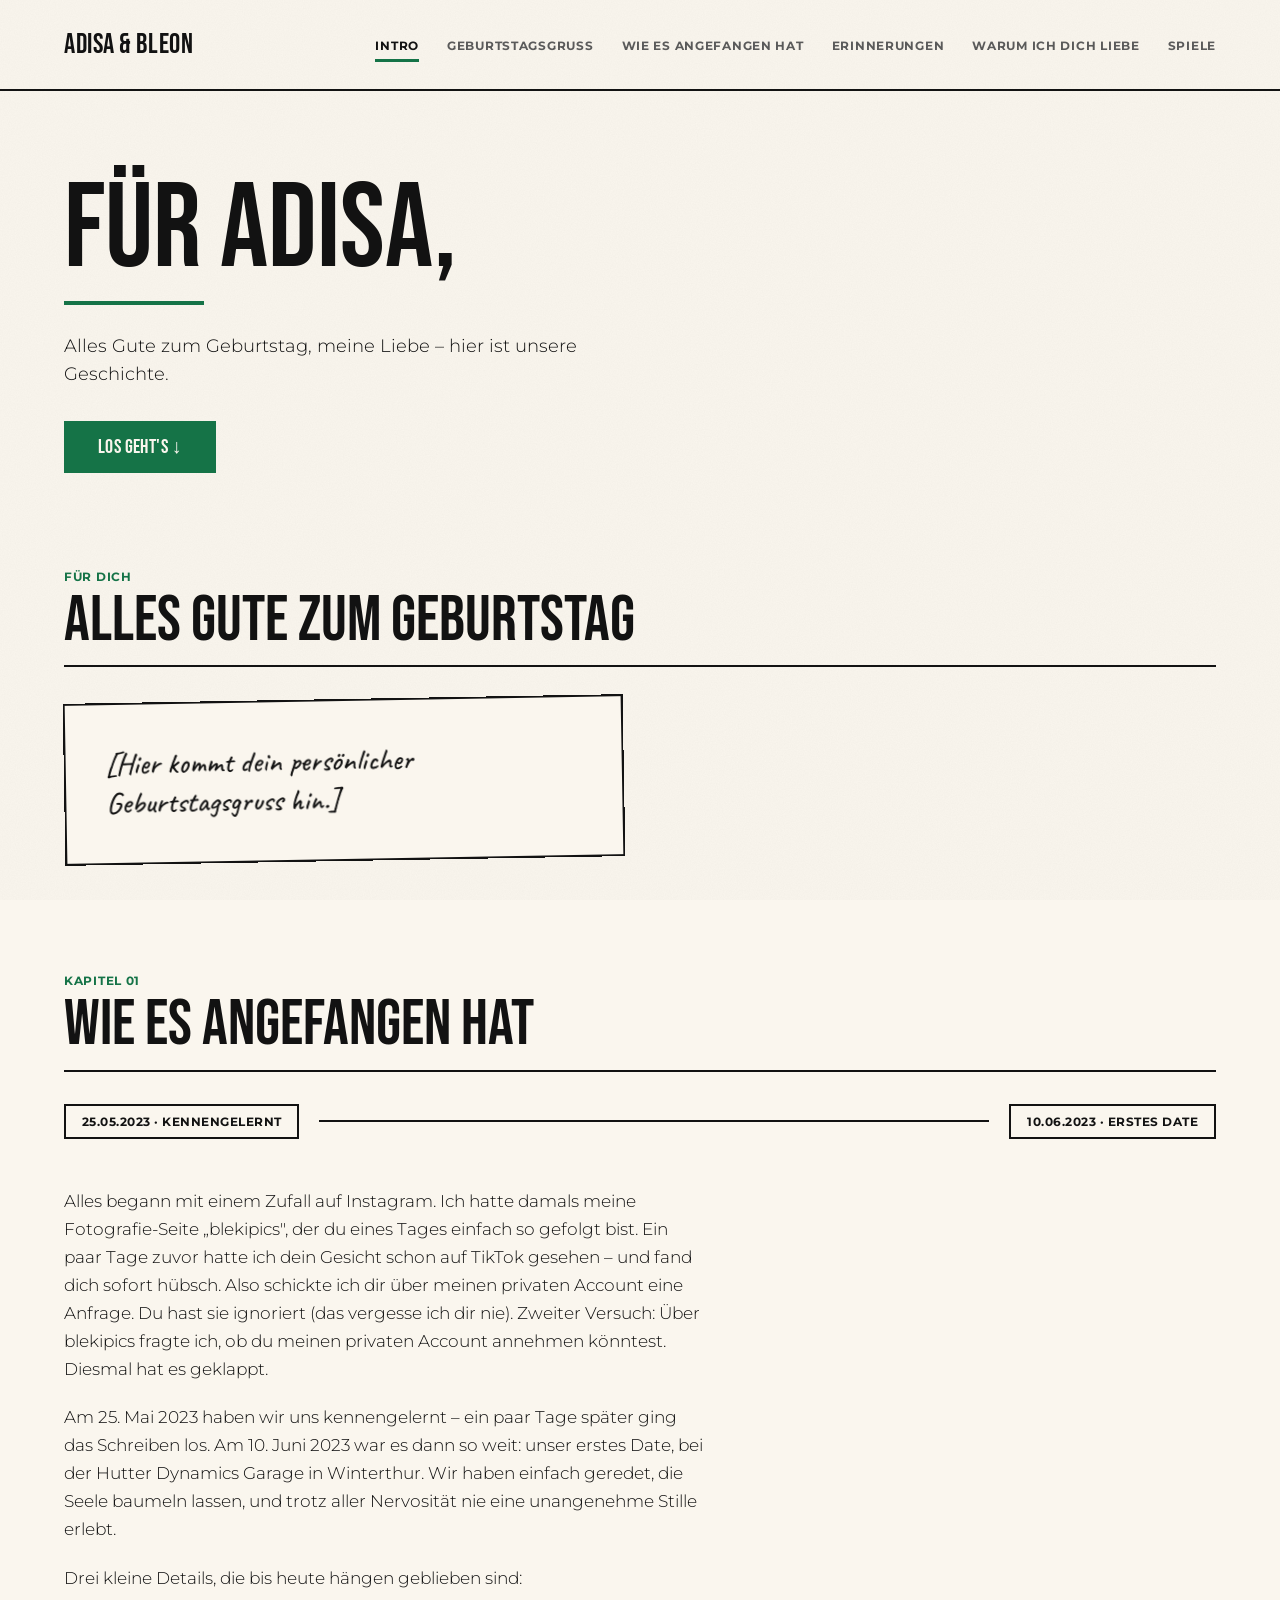
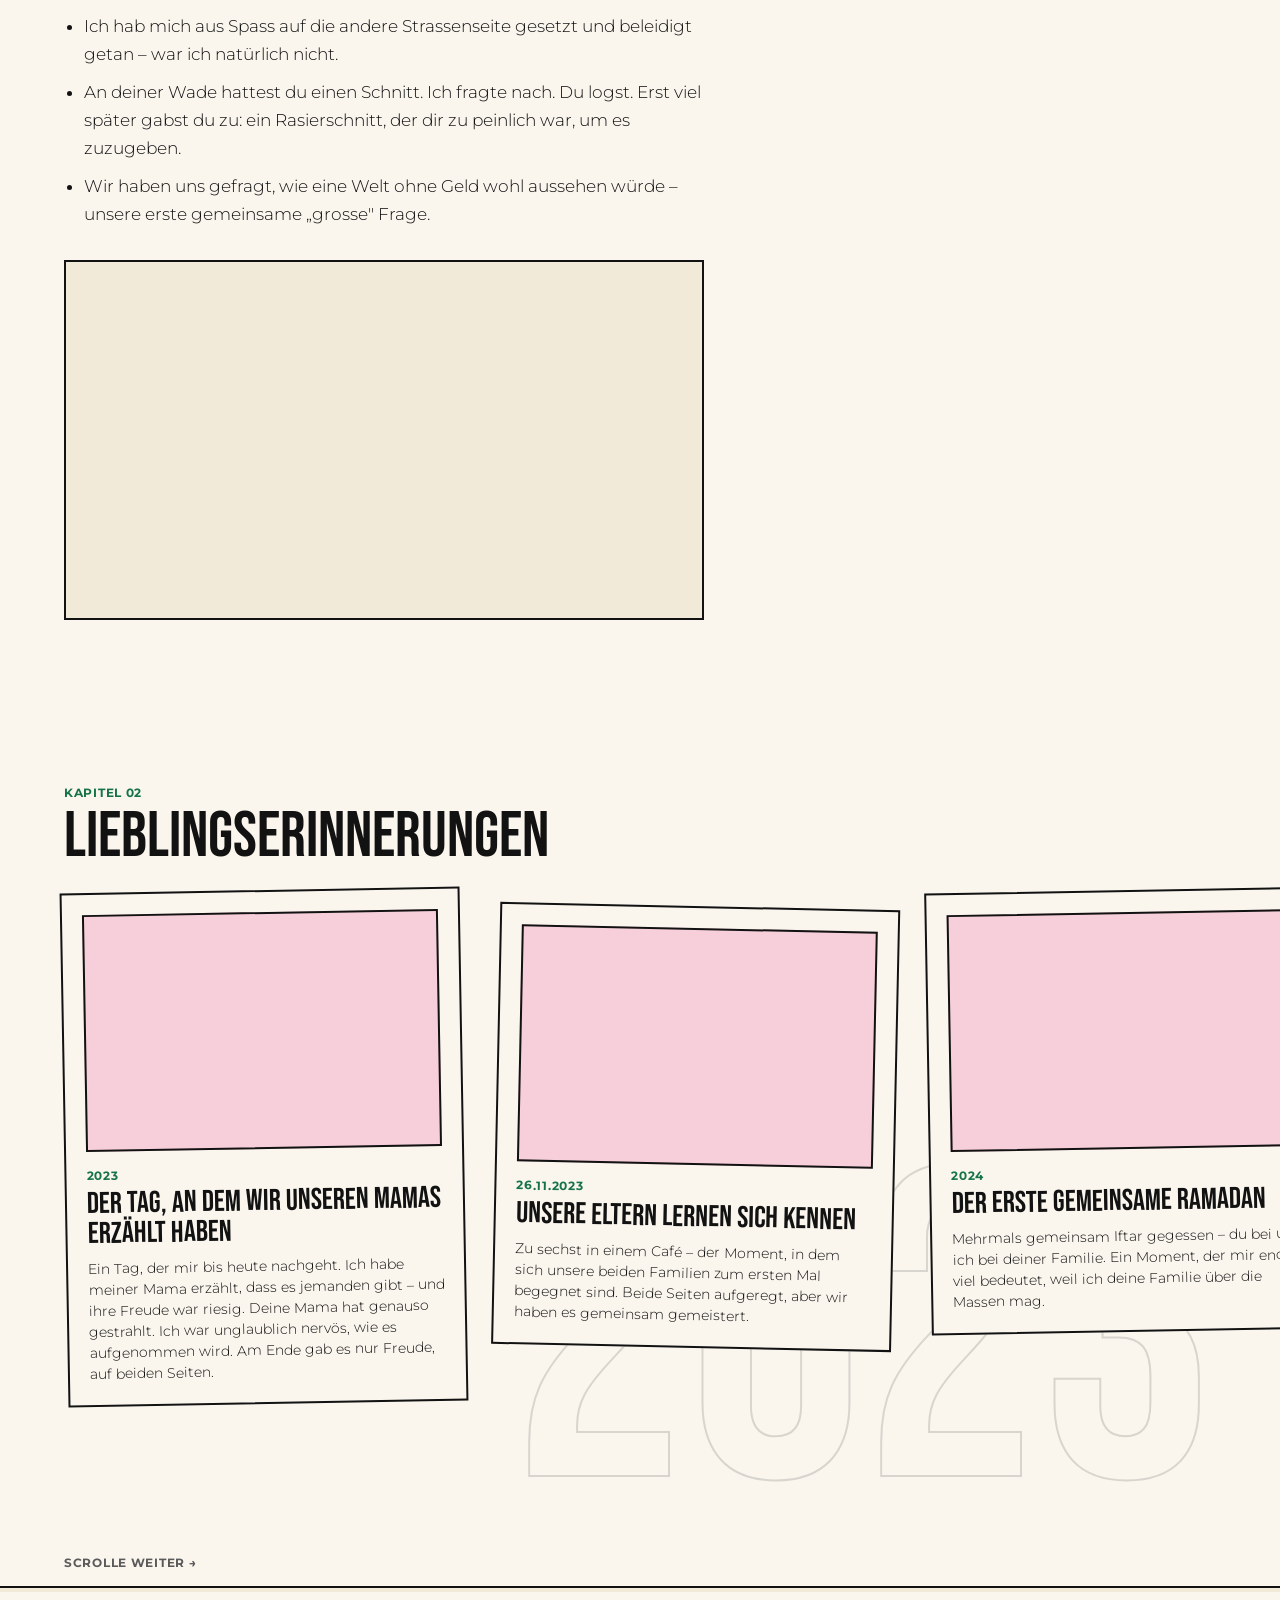
==== Birthday/index.html @ 5faed2e1 ".js gemacht und anpassungen an html und css" ====
<!DOCTYPE html>
<html lang="de">
<head>
<meta charset="UTF-8">
<meta name="viewport" content="width=device-width, initial-scale=1.0">
<link rel="preconnect" href="https://fonts.googleapis.com">
<link rel="preconnect" href="https://fonts.gstatic.com" crossorigin>
<link href="https://fonts.googleapis.com/css2?family=Bebas+Neue&family=Caveat:wght@500;700&family=Montserrat:wght@300;400;500;700&display=swap" rel="stylesheet">
<link rel="stylesheet" href="style.css">
<title>Für Adisa</title>
</head>
<body>

<div class="page">
  <div class="topbar">
        <div class="wordmark">Adisa &amp; Bleon</div>
        <ul class="navlinks">
      <li><a href="#" class="active">Intro</a></li>
      <li><a href="#geburtstagsgruss">Geburtstagsgruss</a></li>
      <li><a href="#anfang">Wie es angefangen hat</a></li>
      <li><a href="#erinnerungen">Erinnerungen</a></li>
      <li><a href="#warum">Warum ich dich liebe</a></li>
      <li><a href="#spiele">Spiele</a></li>
    </ul>
  </div>
  
    <div class="hero">
    <h1 class="hero-title">Für Adisa,</h1>
    <div class="hero-rule"></div>
    <p class="hero-subtitle">Alles Gute zum Geburtstag, meine Liebe – hier ist unsere Geschichte.</p>
    <a href="#geburtstagsgruss" class="hero-cta">Los geht's ↓</a>
  </div>

  <section class="chapter" id="geburtstagsgruss">
    <p class="chapter-eyebrow">Für dich</p>
    <h2 class="chapter-title">Alles Gute zum Geburtstag</h2>
    <div class="chapter-rule"></div>
    <div class="note-card">
      <p class="note-text">[Hier kommt dein persönlicher Geburtstagsgruss hin.]</p>
    </div>
  </section>

  
  <section class="chapter" id="anfang">
    <p class="chapter-eyebrow">Kapitel 01</p>
    <h2 class="chapter-title">Wie es angefangen hat</h2>
    <div class="chapter-rule"></div>

    <div class="timeline">
      <span class="timeline-tag">25.05.2023 · Kennengelernt</span>
      <span class="timeline-line"></span>
      <span class="timeline-tag">10.06.2023 · Erstes Date</span>
    </div>

    <div class="story">
      <p>Alles begann mit einem Zufall auf Instagram. Ich hatte damals meine Fotografie-Seite „blekipics", der du eines Tages einfach so gefolgt bist. Ein paar Tage zuvor hatte ich dein Gesicht schon auf TikTok gesehen – und fand dich sofort hübsch. Also schickte ich dir über meinen privaten Account eine Anfrage. Du hast sie ignoriert (das vergesse ich dir nie). Zweiter Versuch: Über blekipics fragte ich, ob du meinen privaten Account annehmen könntest. Diesmal hat es geklappt.</p>

      <p>Am 25. Mai 2023 haben wir uns kennengelernt – ein paar Tage später ging das Schreiben los. Am 10. Juni 2023 war es dann so weit: unser erstes Date, bei der Hutter Dynamics Garage in Winterthur. Wir haben einfach geredet, die Seele baumeln lassen, und trotz aller Nervosität nie eine unangenehme Stille erlebt.</p>

      <p>Drei kleine Details, die bis heute hängen geblieben sind:</p>
      <ul>
        <li>Ich hab mich aus Spass auf die andere Strassenseite gesetzt und beleidigt getan – war ich natürlich nicht.</li>
        <li>An deiner Wade hattest du einen Schnitt. Ich fragte nach. Du logst. Erst viel später gabst du zu: ein Rasierschnitt, der dir zu peinlich war, um es zuzugeben.</li>
        <li>Wir haben uns gefragt, wie eine Welt ohne Geld wohl aussehen würde – unsere erste gemeinsame „grosse" Frage.</li>
      </ul>
    </div>

    <div class="photo-frame"></div>
  </section>

  
  <section class="journey" id="erinnerungen">
    <div class="journey-sticky">
      <div class="journey-year" id="journeyYear" aria-hidden="true">2023</div>

      <div class="journey-head">
        <p class="chapter-eyebrow">Kapitel 02</p>
        <h2 class="chapter-title">Lieblingserinnerungen</h2>
      </div>

      <div class="journey-track" id="journeyTrack">

        <article class="memory" data-year="2023">
          <div class="memory-photo"></div>
          <p class="memory-date">2023</p>
          <h3 class="memory-title">Der Tag, an dem wir unseren Mamas erzählt haben</h3>
          <p class="memory-text">Ein Tag, der mir bis heute nachgeht. Ich habe meiner Mama erzählt, dass es jemanden gibt – und ihre Freude war riesig. Deine Mama hat genauso gestrahlt. Ich war unglaublich nervös, wie es aufgenommen wird. Am Ende gab es nur Freude, auf beiden Seiten.</p>
        </article>

        <article class="memory" data-year="2023">
          <div class="memory-photo"></div>
          <p class="memory-date">26.11.2023</p>
          <h3 class="memory-title">Unsere Eltern lernen sich kennen</h3>
          <p class="memory-text">Zu sechst in einem Café – der Moment, in dem sich unsere beiden Familien zum ersten Mal begegnet sind. Beide Seiten aufgeregt, aber wir haben es gemeinsam gemeistert.</p>
        </article>

        <article class="memory" data-year="2024">
          <div class="memory-photo"></div>
          <p class="memory-date">2024</p>
          <h3 class="memory-title">Der erste gemeinsame Ramadan</h3>
          <p class="memory-text">Mehrmals gemeinsam Iftar gegessen – du bei uns, ich bei deiner Familie. Ein Moment, der mir enorm viel bedeutet, weil ich deine Familie über die Massen mag.</p>
        </article>

        <article class="memory" data-year="2024">
          <div class="memory-photo"></div>
          <p class="memory-date">März 2024</p>
          <h3 class="memory-title">Der Jobwechsel, der ohne dich nie passiert wäre</h3>
          <p class="memory-text">Nach meinem Quereinsteiger-Kurs als ICT-Supporter hatte ich ein Vorstellungsgespräch – wollte aber eigentlich gar nicht hin, überzeugt, dass sie mich sowieso nicht nehmen würden. Du hast mir reingeredet und mich überzeugt, hinzugehen. Aus dem Gespräch wurde ein Probearbeiten, aus dem Probearbeiten eine Festanstellung. Ohne dich wäre ich nie hingegangen.</p>
        </article>

        <article class="memory" data-year="2024">
          <div class="memory-photo"></div>
          <p class="memory-date">25.06.2024</p>
          <h3 class="memory-title">Unser erstes Jahr</h3>
          <p class="memory-text">Genau ein Jahr zusammen. Ich habe mich gefreut wie ein kleines Kind. Wir haben uns gegenseitig beschenkt, sind zusammen essen gegangen – die Geschenke waren nebensächlich, ich war einfach froh, dass du an meiner Seite warst.</p>
        </article>

        <article class="memory" data-year="2024">
          <div class="memory-photo"></div>
          <p class="memory-date">2024</p>
          <h3 class="memory-title">Deine bestandene Lehrabschlussprüfung</h3>
          <p class="memory-text">Du sagst, du hättest deine Lehre ohne mich abgebrochen. Ich glaube das nicht – dafür bist du einfach zu gut, um aufzugeben.</p>
        </article>

        <article class="memory" data-year="2024">
          <div class="memory-photo"></div>
          <p class="memory-date">Juli 2024</p>
          <h3 class="memory-title">Endlich Mann und Frau</h3>
          <p class="memory-text">Gemeinsam in Mazedonien, wo dann alle von uns erfahren haben. Ich habe deine Familie kennengelernt, du meine – offiziell Mann und Frau.</p>
        </article>

        <article class="memory" data-year="2024">
          <div class="memory-photo"></div>
          <p class="memory-date">25.07.2024</p>
          <h3 class="memory-title">Die Hochzeit deines Cousins</h3>
          <p class="memory-text">Unsere erste gemeinsame Feier bei deiner Familie. Ich war aufgeregt, zum ersten Mal als Gast bei einer grossen Feier dabei zu sein. Wir haben das gemeinsam gemeistert – und zusammen geglänzt wie noch nie.</p>
        </article>

        <article class="memory memory--wine" data-year="2024">
          <div class="memory-photo"></div>
          <p class="memory-date">30.07.2024</p>
          <h3 class="memory-title">Unser Nikkah</h3>
          <p class="memory-text">Etwas spät, aber ein Schritt, den ich enorm liebe. In der Moschee in Mazedonien sind unsere Liebsten zusammengekommen – islamisch offiziell verheiratet.</p>
        </article>

        <article class="memory" data-year="2025">
          <div class="memory-photo"></div>
          <p class="memory-date">2025</p>
          <h3 class="memory-title">Drei Tage Mailand</h3>
          <p class="memory-text">Bei deiner strengen Mama fast unmöglich, einen Trip abzumachen – aber es hat geklappt. Drei Tage Mailand: Thermalbad, die beste Pasta überhaupt, gemeinsame Streetphotography durch die Stadt.</p>
        </article>

        <article class="memory memory--wine" data-year="2026">
          <div class="memory-photo"></div>
          <p class="memory-date">25.07.2026</p>
          <h3 class="memory-title">Die Verlobung</h3>
          <p class="memory-text">Eigentlich wollten wir beide das gar nicht – unsere Eltern schon. Also haben wir es ihnen zuliebe gemacht. Zitternde Knie, jede Menge Aufregung – und am Ende einfach nur wunderschön. Bis heute mein absoluter Lieblingsmoment.</p>
        </article>

        <article class="memory" data-year="Heute">
          <div class="memory-photo"></div>
          <p class="memory-date">Immer wieder</p>
          <h3 class="memory-title">Und dann die vielen kleinen Momente</h3>
          <p class="memory-text">Jeder Moment, in dem wir uns gegenseitig kaputtlachen – bei uns keine Seltenheit.</p>
        </article>

      </div>

      <p class="journey-hint" id="journeyHint">Scrolle weiter →</p>
      <div class="journey-progress"><div class="journey-progress-bar" id="journeyBar"></div></div>
    </div>
  </section>
  
</div>

<script src="script.js"></script>
</body>
</html>
---- Birthday/style.css ----
:root {
  --surface-100: #FAF6EE;
  --surface-200: #F2EAD9;
  --ink: #121212;
  --ink-muted: #5A5A5A;
  --brand: #157347;
  --brand-tint: #BFE3CF;
  --accent-rose: #E0527A;
  --accent-rose-tint: #F6CFDA;
  --accent-wine: #5C1A2B;
  --line: #121212;
  --font-display: "Bebas Neue", Impact, "Arial Narrow", sans-serif;
  --font-sans: "Montserrat", "Helvetica Neue", Arial, sans-serif;
  --font-hand: "Caveat", "Comic Sans MS", cursive;
  --gutter: clamp(20px, 5vw, 64px);
}

* { box-sizing: border-box; }

html { scroll-behavior: smooth; }

body {
  margin: 0;
  font-family: var(--font-sans);
  font-weight: 300;
  color: var(--ink);
  background: var(--surface-100);
}

/* Papierstruktur: feines Korn über dem ganzen Hintergrund */
body::before {
  content: "";
  position: fixed;
  inset: 0;
  z-index: 0;
  pointer-events: none;
  mix-blend-mode: multiply;
  opacity: 0.5;
  background-image: url("data:image/svg+xml;utf8,<svg xmlns='http://www.w3.org/2000/svg'><filter id='n'><feTurbulence type='fractalNoise' baseFrequency='0.85' numOctaves='2' stitchTiles='stitch'/><feColorMatrix type='matrix' values='0 0 0 0 0  0 0 0 0 0  0 0 0 0 0  0 0 0 0.05 0'/></filter><rect width='100%25' height='100%25' filter='url(%23n)'/></svg>");
}

a { text-decoration: none; }

.page {
  position: relative;
  z-index: 1;
  width: 100%;
  max-width: 1440px;
  margin: 0 auto;
}

/* Kopfzeile */
.topbar {
  display: flex;
  align-items: center;
  justify-content: space-between;
  flex-wrap: wrap;
  gap: 16px;
  padding: 28px var(--gutter);
  border-bottom: 2px solid var(--ink);
}

.wordmark {
  font-family: var(--font-display);
  font-size: 28px;
  letter-spacing: 0.02em;
  text-transform: uppercase;
}

.navlinks {
  display: flex;
  flex-wrap: wrap;
  gap: 12px 28px;
  list-style: none;
  margin: 0;
  padding: 0;
}

.navlinks a {
  font-size: 12px;
  font-weight: 700;
  letter-spacing: 0.06em;
  text-transform: uppercase;
  color: var(--ink-muted);
}

.navlinks a:hover { color: var(--ink); }

.navlinks a.active {
  color: var(--ink);
  border-bottom: 3px solid var(--brand);
  padding-bottom: 6px;
}

/* Hero */
.hero {
  padding: 88px var(--gutter) 56px;
}

.hero-title {
  font-family: var(--font-display);
  font-size: clamp(64px, 14vw, 120px);
  font-weight: 400;
  line-height: 0.85;
  margin: 0;
}

.hero-rule {
  width: 140px;
  height: 4px;
  background: var(--brand);
  margin: 20px 0 28px;
}

.hero-subtitle {
  font-size: 18px;
  line-height: 1.55;
  max-width: 520px;
  margin: 0 0 32px;
}

.hero-cta {
  display: inline-flex;
  align-items: center;
  gap: 10px;
  background: var(--brand);
  color: var(--surface-100);
  font-family: var(--font-display);
  font-size: 20px;
  letter-spacing: 0.02em;
  padding: 12px 32px;
  border: 2px solid var(--brand);
}

/* Kapitel */
.chapter {
  padding: 40px var(--gutter) 72px;
}

.chapter-eyebrow {
  font-size: 12px;
  font-weight: 700;
  letter-spacing: 0.06em;
  text-transform: uppercase;
  color: var(--brand);
  margin: 0 0 8px;
}

.chapter-title {
  font-family: var(--font-display);
  font-size: clamp(44px, 8vw, 64px);
  font-weight: 400;
  line-height: 0.9;
  margin: 0 0 16px;
}

.chapter-rule {
  width: 100%;
  height: 2px;
  background: var(--ink);
  margin: 0 0 32px;
}

/* Notiz-Karte für den Geburtstagsgruss */
.note-card {
  max-width: 560px;
  padding: clamp(24px, 5vw, 40px);
  background: var(--surface-100);
  border: 2px solid var(--ink);
  transform: rotate(-1deg);
}

.note-text {
  font-family: var(--font-hand);
  font-weight: 500;
  font-size: 30px;
  line-height: 1.3;
  margin: 0;
}


/* Zeitstrahl */
.timeline {
  display: flex;
  align-items: center;
  flex-wrap: wrap;
  gap: 16px 20px;
  margin-bottom: 48px;
}

.timeline-tag {
  border: 2px solid var(--ink);
  font-size: 12px;
  font-weight: 700;
  letter-spacing: 0.04em;
  text-transform: uppercase;
  padding: 8px 16px;
  white-space: nowrap;
}

.timeline-line {
  flex: 1;
  min-width: 40px;
  height: 2px;
  background: var(--ink);
}

/* Fliesstext der Geschichte */
.story {
  max-width: 640px;
  font-size: 17px;
  line-height: 1.65;
}

.story p { margin: 0 0 20px; }

.story ul {
  margin: 0 0 32px;
  padding-left: 20px;
}

.story li { margin-bottom: 10px; }

/* Bildplatzhalter, später durch ein echtes Foto ersetzen */
.photo-frame {
  width: 100%;
  max-width: 640px;
  aspect-ratio: 16 / 9;
  background: var(--surface-200);
  border: 2px solid var(--ink);
}

/* Zeitreise: Erinnerungen laufen beim Scrollen seitwärts durch */
.journey {
  position: relative;
  min-height: 100vh;
}

.journey-sticky {
  position: sticky;
  top: 0;
  height: 100vh;
  height: 100dvh;
  overflow: hidden;
  display: flex;
  flex-direction: column;
  justify-content: center;
  gap: 24px;
  padding: 24px 0 56px;
}

.journey-head {
  position: relative;
  z-index: 2;
  padding: 0 var(--gutter);
}

.journey-head .chapter-title {
  margin-bottom: 0;
  font-size: clamp(34px, 9.5vw, 64px);
}

/* Riesiges Jahr im Hintergrund, nur als Kontur */
.journey-year {
  position: absolute;
  right: var(--gutter);
  bottom: 8%;
  z-index: 0;
  font-family: var(--font-display);
  font-size: clamp(160px, 36vw, 440px);
  line-height: 0.8;
  color: transparent;
  -webkit-text-stroke: 2px var(--ink);
  opacity: 0.14;
  pointer-events: none;
  user-select: none;
}

@media (prefers-reduced-motion: no-preference) {
  .journey-year.pop { animation: yearPop 0.5s ease; }
}

@keyframes yearPop {
  from { opacity: 0; transform: translateY(24px); }
  to   { opacity: 0.14; transform: translateY(0); }
}

.journey-track {
  position: relative;
  z-index: 1;
  display: flex;
  align-items: flex-start;
  gap: 32px;
  width: max-content;
  padding: 0 var(--gutter);
  will-change: transform;
}

.memory {
  flex: 0 0 auto;
  width: min(78vw, 400px);
  padding: 20px;
  background: var(--surface-100);
  border: 2px solid var(--ink);
  transition: transform 0.3s ease;
}

.memory:nth-child(odd)  { transform: rotate(-1deg); }
.memory:nth-child(even) { transform: rotate(1.2deg) translateY(16px); }
.memory:hover           { transform: rotate(0deg) translateY(-6px); }

.memory-photo {
  width: 100%;
  aspect-ratio: 3 / 2;
  background: var(--accent-rose-tint);
  border: 2px solid var(--ink);
  margin-bottom: 16px;
}

.memory-date {
  font-size: 12px;
  font-weight: 700;
  letter-spacing: 0.06em;
  text-transform: uppercase;
  color: var(--brand);
  margin: 0 0 6px;
}

.memory-title {
  font-family: var(--font-display);
  font-size: 30px;
  font-weight: 400;
  line-height: 1;
  margin: 0 0 10px;
}

.memory-text {
  font-size: 14px;
  line-height: 1.5;
  margin: 0;
}

/* Grosse Meilensteine in Weinrot */
.memory--wine {
  background: var(--accent-wine);
  border-color: var(--accent-wine);
  color: var(--surface-100);
}

.memory--wine .memory-photo { border-color: var(--surface-100); }
.memory--wine .memory-date  { color: var(--accent-rose-tint); }

/* Hinweis und Fortschrittslinie */
.journey-hint {
  position: absolute;
  left: var(--gutter);
  bottom: 22px;
  z-index: 2;
  margin: 0;
  font-size: 12px;
  font-weight: 700;
  letter-spacing: 0.06em;
  text-transform: uppercase;
  color: var(--ink-muted);
  transition: opacity 0.3s ease;
}

.journey-hint.is-hidden { opacity: 0; }

.journey-progress {
  position: absolute;
  left: 0;
  right: 0;
  bottom: 0;
  z-index: 2;
  height: 6px;
  background: var(--surface-200);
  border-top: 2px solid var(--ink);
}

.journey-progress-bar {
  height: 100%;
  background: var(--brand);
  transform: scaleX(0);
  transform-origin: left;
}

/* Niedrige Bildschirme: Foto flacher, damit nichts abgeschnitten wird */
@media (max-height: 760px) {
  .memory-photo { aspect-ratio: 2 / 1; }
  .memory-text  { font-size: 13px; }
}
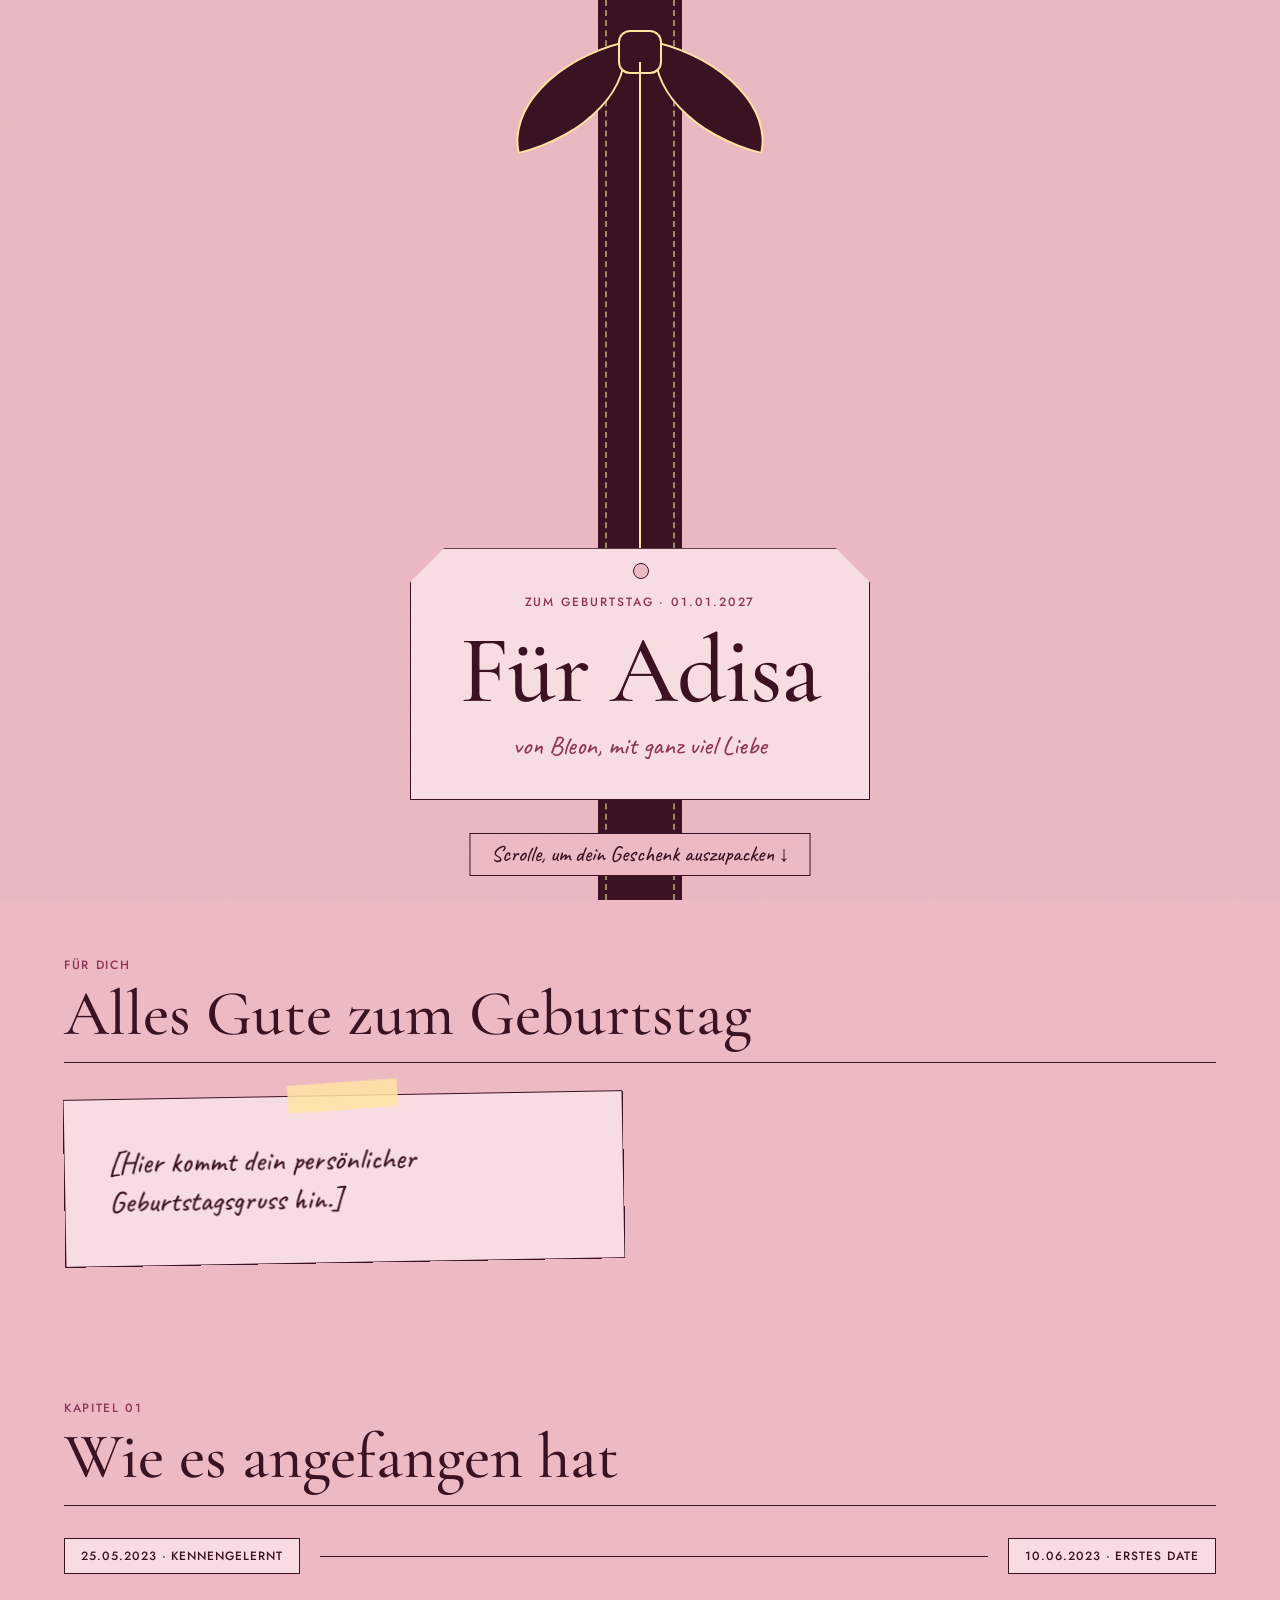
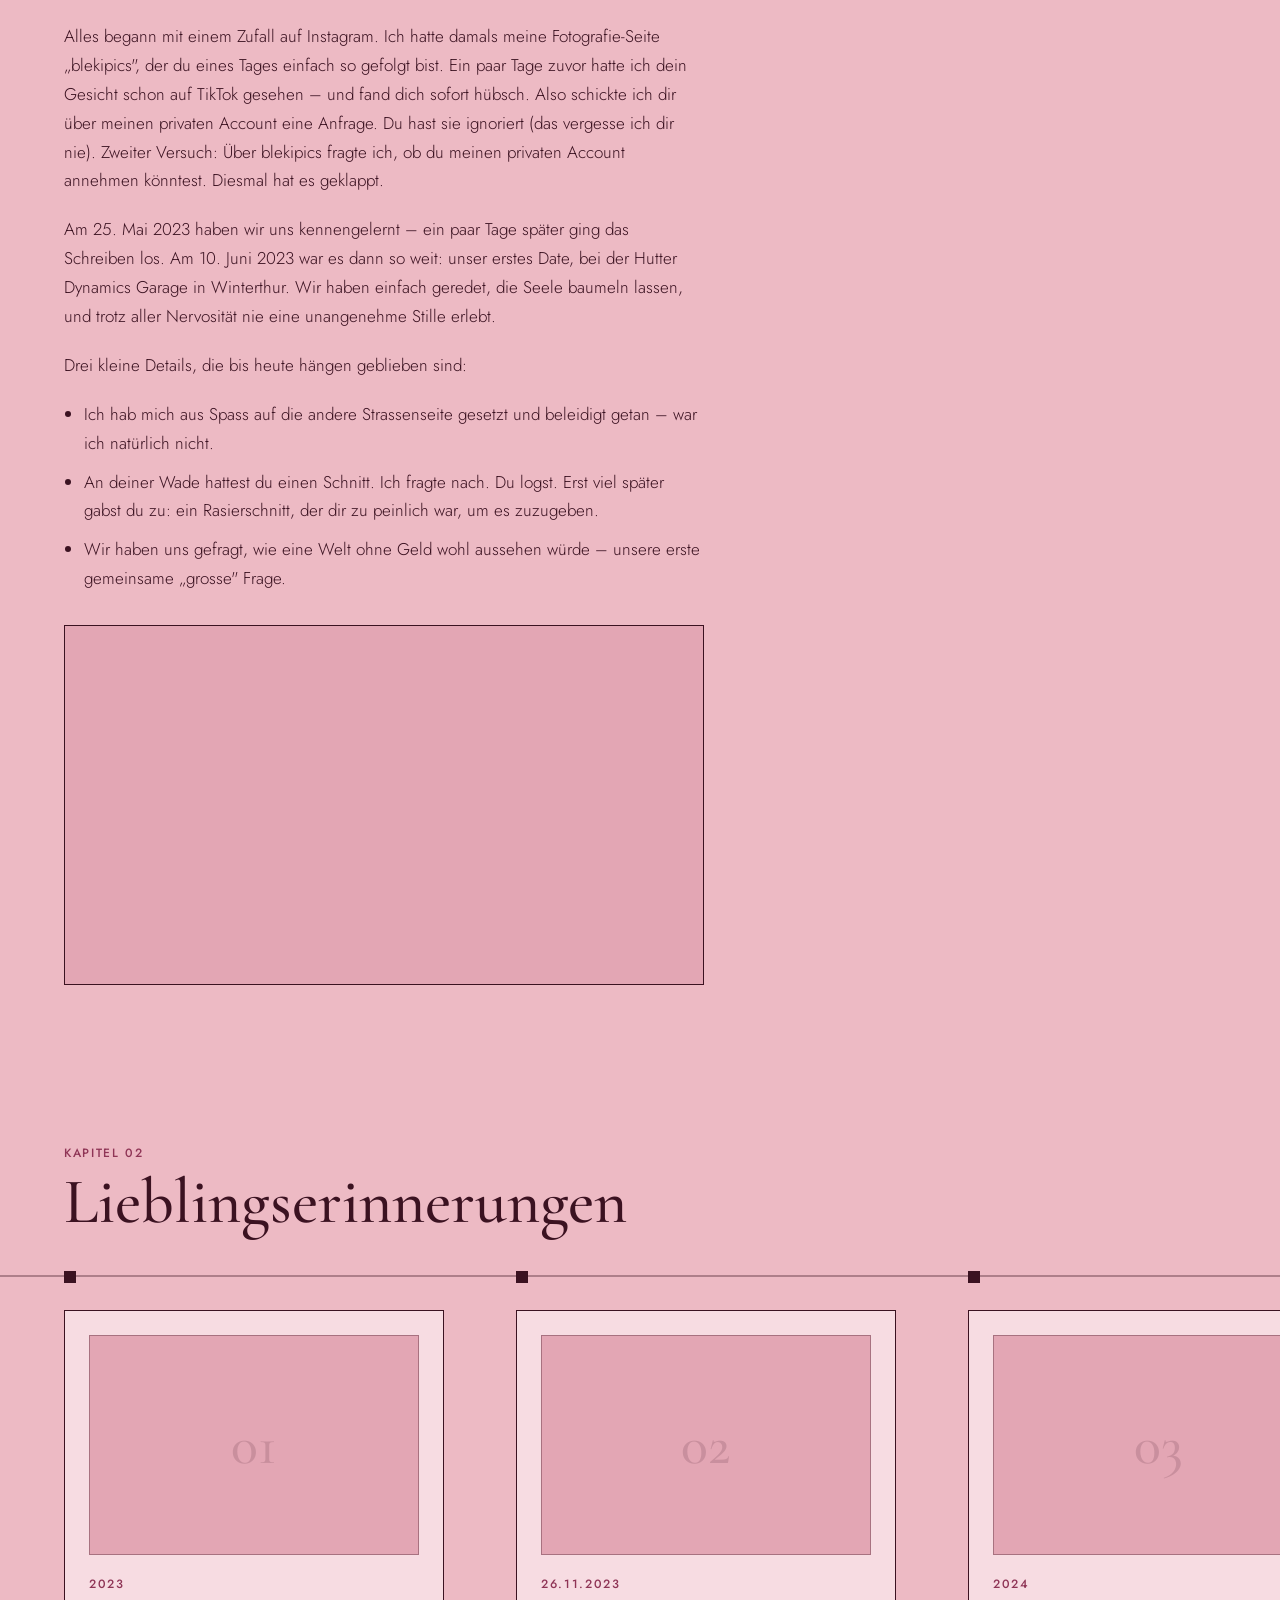
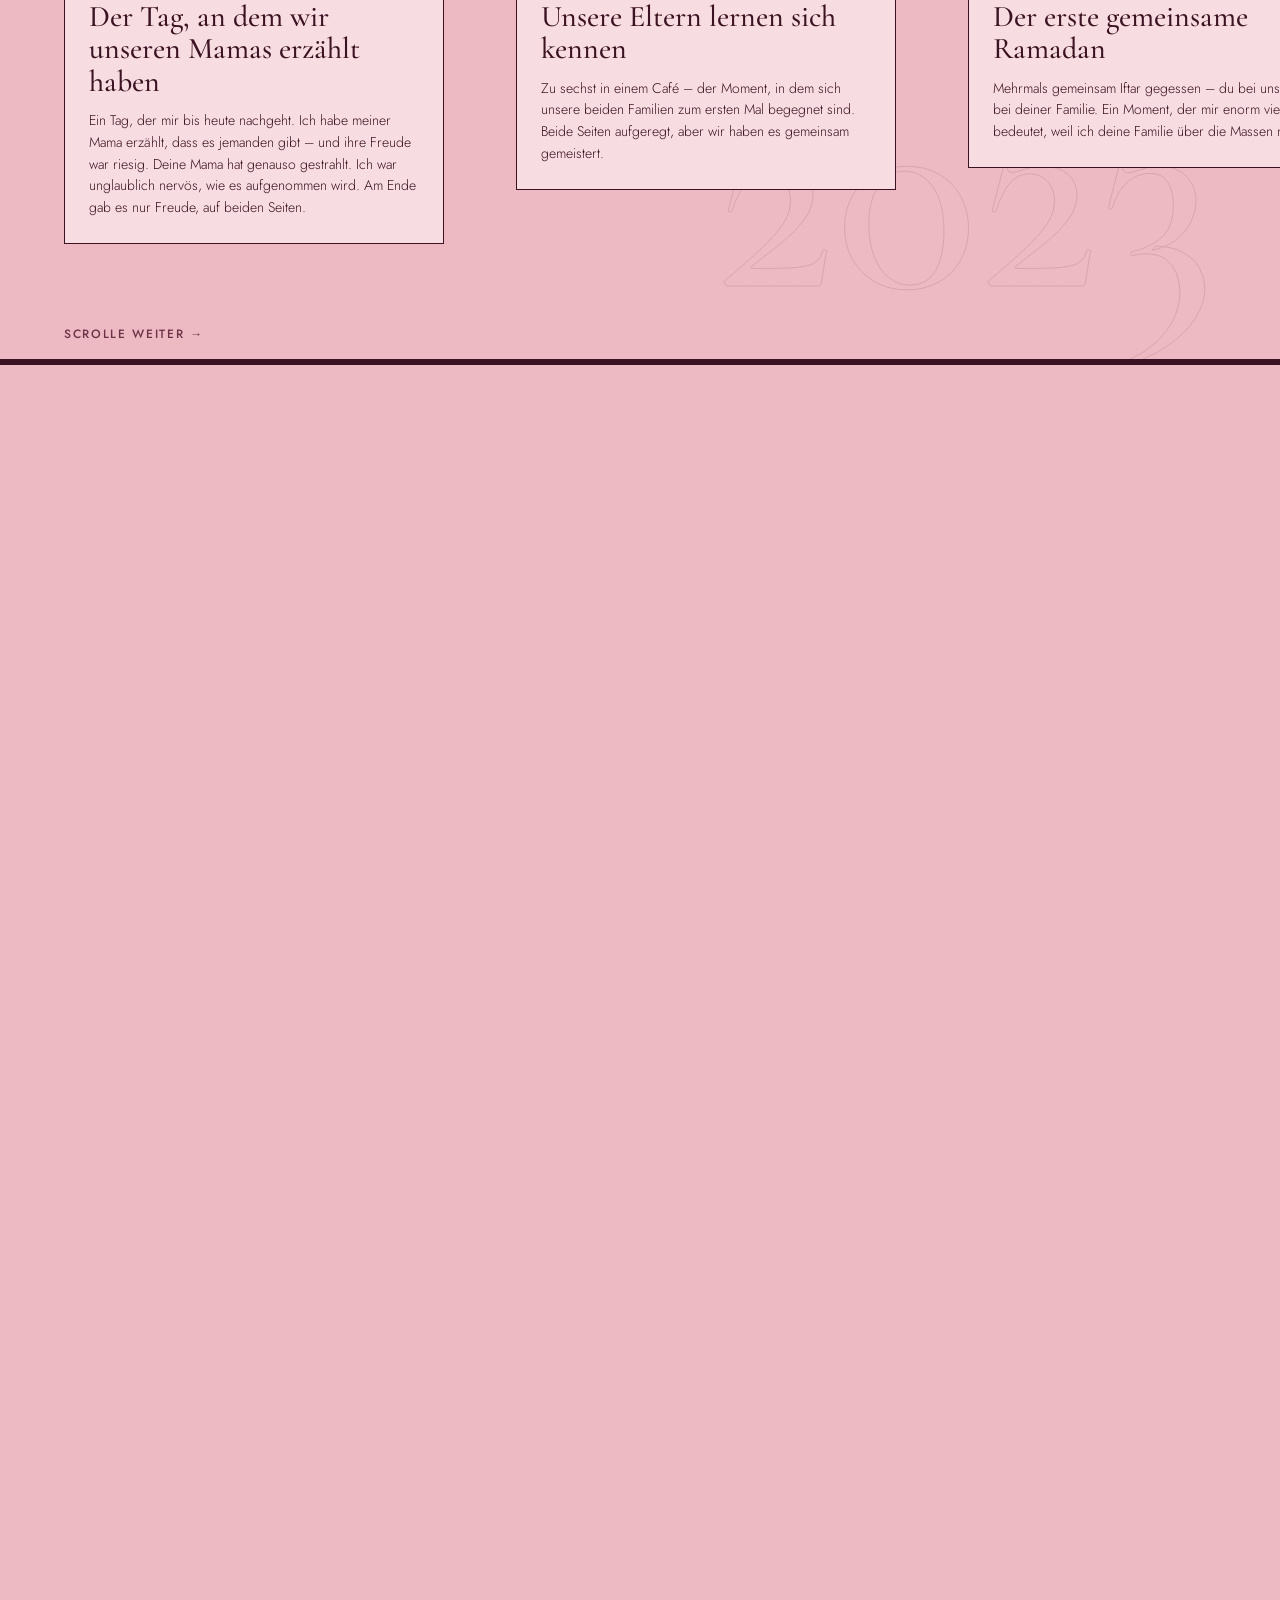
==== commit 867455d6: "anpassungen wegen der anzeige getätigt." ====
--- a/Birthday/index.html
+++ b/Birthday/index.html
@@ -3,33 +3,36 @@
 <head>
 <meta charset="UTF-8">
 <meta name="viewport" content="width=device-width, initial-scale=1.0">
+<meta name="robots" content="noindex, nofollow">
 <link rel="preconnect" href="https://fonts.googleapis.com">
 <link rel="preconnect" href="https://fonts.gstatic.com" crossorigin>
-<link href="https://fonts.googleapis.com/css2?family=Bebas+Neue&family=Caveat:wght@500;700&family=Montserrat:wght@300;400;500;700&display=swap" rel="stylesheet">
+<link href="https://fonts.googleapis.com/css2?family=Caveat:wght@500;700&family=Cormorant+Garamond:ital,wght@0,400;0,500;0,600;1,500&family=Jost:wght@300;400;500&display=swap" rel="stylesheet">
 <link rel="stylesheet" href="style.css">
 <title>Für Adisa</title>
 </head>
 <body>
 
 <div class="page">
-  <div class="topbar">
-        <div class="wordmark">Adisa &amp; Bleon</div>
-        <ul class="navlinks">
-      <li><a href="#" class="active">Intro</a></li>
-      <li><a href="#geburtstagsgruss">Geburtstagsgruss</a></li>
-      <li><a href="#anfang">Wie es angefangen hat</a></li>
-      <li><a href="#erinnerungen">Erinnerungen</a></li>
-      <li><a href="#warum">Warum ich dich liebe</a></li>
-      <li><a href="#spiele">Spiele</a></li>
-    </ul>
-  </div>
-  
-    <div class="hero">
-    <h1 class="hero-title">Für Adisa,</h1>
-    <div class="hero-rule"></div>
-    <p class="hero-subtitle">Alles Gute zum Geburtstag, meine Liebe – hier ist unsere Geschichte.</p>
-    <a href="#geburtstagsgruss" class="hero-cta">Los geht's ↓</a>
-  </div>
+
+  <header class="hero" id="top">
+    <div class="gift-ribbon" aria-hidden="true"></div>
+    <div class="gift-bow" aria-hidden="true">
+      <span class="bow-loop bow-left"></span>
+      <span class="bow-loop bow-right"></span>
+      <span class="bow-knot"></span>
+    </div>
+
+    <div class="gift-hang">
+      <span class="gift-string" aria-hidden="true"></span>
+      <div class="gift-tag">
+        <p class="tag-label">Zum Geburtstag · 01.01.2027</p>
+        <h1 class="hero-title">Für Adisa</h1>
+        <p class="tag-hand">von Bleon, mit ganz viel Liebe</p>
+      </div>
+    </div>
+
+    <a href="#geburtstagsgruss" class="hero-more">Scrolle, um dein Geschenk auszupacken&nbsp;↓</a>
+  </header>
 
   <section class="chapter" id="geburtstagsgruss">
     <p class="chapter-eyebrow">Für dich</p>
@@ -170,7 +173,7 @@
       <div class="journey-progress"><div class="journey-progress-bar" id="journeyBar"></div></div>
     </div>
   </section>
-  
+
 </div>
 
 <script src="script.js"></script>
--- a/Birthday/style.css
+++ b/Birthday/style.css
@@ -1,18 +1,18 @@
+/* ============ Design-Tokens: Dawn Rose, Dark Cherry, First Light ============ */
 :root {
-  --surface-100: #FAF6EE;
-  --surface-200: #F2EAD9;
-  --ink: #121212;
-  --ink-muted: #5A5A5A;
-  --brand: #157347;
-  --brand-tint: #BFE3CF;
-  --accent-rose: #E0527A;
-  --accent-rose-tint: #F6CFDA;
-  --accent-wine: #5C1A2B;
-  --line: #121212;
-  --font-display: "Bebas Neue", Impact, "Arial Narrow", sans-serif;
-  --font-sans: "Montserrat", "Helvetica Neue", Arial, sans-serif;
+  --dawn: #EDBAC4;        /* Hauptfarbe: Hintergrund */
+  --card: #F7DCE2;        /* helle Karten */
+  --photo: #E3A6B4;       /* Foto-Platzhalter */
+  --cherry: #3B1221;      /* zweite Farbe: Schrift, Linien, dunkle Flächen */
+  --cherry-soft: #8F3556; /* Daten, Eyebrows */
+  --first-light: #FFE3A3; /* Pop: sparsam einsetzen */
+  --muted: #6E3347;
+
+  --font-display: "Cormorant Garamond", Georgia, serif;
+  --font-sans: "Jost", "Helvetica Neue", Arial, sans-serif;
   --font-hand: "Caveat", "Comic Sans MS", cursive;
   --gutter: clamp(20px, 5vw, 64px);
+  --pad: max(var(--gutter), calc((100vw - 1440px) /2 + var(--gutter)));
 }
 
 * { box-sizing: border-box; }
@@ -23,8 +23,8 @@
   margin: 0;
   font-family: var(--font-sans);
   font-weight: 300;
-  color: var(--ink);
-  background: var(--surface-100);
+  color: var(--cherry);
+  background: var(--dawn);
 }
 
 /* Papierstruktur: feines Korn über dem ganzen Hintergrund */
@@ -39,147 +39,246 @@
   background-image: url("data:image/svg+xml;utf8,<svg xmlns='http://www.w3.org/2000/svg'><filter id='n'><feTurbulence type='fractalNoise' baseFrequency='0.85' numOctaves='2' stitchTiles='stitch'/><feColorMatrix type='matrix' values='0 0 0 0 0  0 0 0 0 0  0 0 0 0 0  0 0 0 0.05 0'/></filter><rect width='100%25' height='100%25' filter='url(%23n)'/></svg>");
 }
 
-a { text-decoration: none; }
+a { text-decoration: none; color: inherit; }
 
 .page {
   position: relative;
   z-index: 1;
   width: 100%;
-  max-width: 1440px;
-  margin: 0 auto;
-}
-
-/* Kopfzeile */
-.topbar {
+}
+
+/* ============ Hero: ein Geschenk mit Band und Anhänger ============ */
+.hero {
+  position: relative;
+  min-height: 100vh;
+  min-height: 100svh;
   display: flex;
+  flex-direction: column;
   align-items: center;
-  justify-content: space-between;
-  flex-wrap: wrap;
-  gap: 16px;
-  padding: 28px var(--gutter);
-  border-bottom: 2px solid var(--ink);
-}
-
-.wordmark {
+  padding: 44px var(--gutter) 100px;
+  overflow: hidden;
+}
+
+/* Das Geschenkband läuft senkrecht durch die ganze Seite */
+.gift-ribbon {
+  position: absolute;
+  top: 0;
+  bottom: 0;
+  left: 50%;
+  width: clamp(52px, 8vw, 84px);
+  transform: translateX(-50%);
+  background: var(--cherry);
+}
+
+.gift-ribbon::before,
+.gift-ribbon::after {
+  content: "";
+  position: absolute;
+  top: 0;
+  bottom: 0;
+  width: 0;
+  border-left: 2px dashed var(--first-light);
+  opacity: 0.55;
+}
+.gift-ribbon::before { left: 7px; }
+.gift-ribbon::after  { right: 7px; }
+
+/* Die Schleife */
+.gift-bow {
+  position: relative;
+  z-index: 2;
+  flex: 0 0 auto;
+  width: 0;
+  height: 0;
+  margin-top: 4px;
+}
+
+.bow-loop {
+  position: absolute;
+  top: -8px;
+  width: clamp(80px, 16vw, 130px);
+  height: clamp(54px, 10vw, 84px);
+  background: var(--cherry);
+  border: 2px solid var(--first-light);
+}
+.bow-left  { right: 6px; border-radius: 100% 0 100% 0; transform: rotate(-14deg); transform-origin: right center; }
+.bow-right { left: 6px;  border-radius: 0 100% 0 100%; transform: rotate(14deg);  transform-origin: left center; }
+
+.bow-knot {
+  position: absolute;
+  top: -18px;
+  left: -22px;
+  width: 44px;
+  height: 44px;
+  background: var(--cherry);
+  border: 2px solid var(--first-light);
+  border-radius: 12px;
+}
+
+/* Der Anhänger hängt an einer Schnur direkt am Knoten und schaukelt */
+.gift-hang {
+  position: relative;
+  z-index: 2;
+  flex: 1 1 auto;
+  display: flex;
+  flex-direction: column;
+  align-items: center;
+  width: 100%;
+  margin-top: 14px;
+  transform-origin: 50% 0;
+}
+
+.gift-string {
+  flex: 1 1 auto;
+  min-height: 40px;
+  width: 2px;
+  background: var(--first-light);
+}
+
+.gift-tag {
+  position: relative;
+  flex: 0 0 auto;
+  width: min(86vw, 460px);
+  padding: 44px clamp(24px, 6vw, 48px) 38px;
+  text-align: center;
+  background: var(--card);
+  border: 1px solid var(--cherry);
+  clip-path: polygon(34px 0, calc(100% - 34px) 0, 100% 34px, 100% 100%, 0 100%, 0 34px);
+}
+
+/* Loch im Anhänger */
+.gift-tag::after {
+  content: "";
+  position: absolute;
+  top: 14px;
+  left: 50%;
+  width: 14px;
+  height: 14px;
+  margin-left: -7px;
+  border-radius: 50%;
+  background: var(--dawn);
+  border: 1px solid var(--cherry);
+}
+
+@media (prefers-reduced-motion: no-preference) {
+  .gift-hang { animation: tagSwing 6s ease-in-out infinite; }
+}
+
+@keyframes tagSwing {
+  0%, 100% { transform: rotate(-1.2deg); }
+  50%      { transform: rotate(1.2deg); }
+}
+
+.tag-label {
+  margin: 0 0 14px;
+  font-size: 12px;
+  font-weight: 500;
+  letter-spacing: 0.16em;
+  text-transform: uppercase;
+  color: var(--cherry-soft);
+}
+
+.hero-title {
+  margin: 0;
   font-family: var(--font-display);
-  font-size: 28px;
-  letter-spacing: 0.02em;
+  font-size: clamp(54px, 13vw, 96px);
+  font-weight: 500;
+  line-height: 0.95;
+  letter-spacing: -0.01em;
+}
+
+.tag-hand {
+  margin: 16px 0 0;
+  font-family: var(--font-hand);
+  font-size: 26px;
+  font-weight: 500;
+  line-height: 1.1;
+  color: var(--cherry-soft);
+}
+
+.hero-more {
+  position: absolute;
+  z-index: 3;
+  left: 50%;
+  bottom: 24px;
+  transform: translateX(-50%);
+  padding: 8px 20px;
+  background: var(--dawn);
+  border: 1px solid var(--cherry);
+  font-family: var(--font-hand);
+  font-size: 22px;
+  font-weight: 500;
+  text-align: center;
+  line-height: 1.15;
+  width: max-content;
+  max-width: calc(100vw - 2 * var(--gutter));
+}
+
+@media (max-width: 420px) {
+  .hero-more { font-size: 19px; padding: 8px 14px; }
+}
+
+/* ============ Kapitel ============ */
+.chapter {
+  padding: 56px var(--pad) 80px;
+}
+
+.chapter-eyebrow {
+  margin: 0 0 8px;
+  font-size: 12px;
+  font-weight: 500;
+  letter-spacing: 0.14em;
   text-transform: uppercase;
-}
-
-.navlinks {
-  display: flex;
-  flex-wrap: wrap;
-  gap: 12px 28px;
-  list-style: none;
-  margin: 0;
-  padding: 0;
-}
-
-.navlinks a {
-  font-size: 12px;
-  font-weight: 700;
-  letter-spacing: 0.06em;
-  text-transform: uppercase;
-  color: var(--ink-muted);
-}
-
-.navlinks a:hover { color: var(--ink); }
-
-.navlinks a.active {
-  color: var(--ink);
-  border-bottom: 3px solid var(--brand);
-  padding-bottom: 6px;
-}
-
-/* Hero */
-.hero {
-  padding: 88px var(--gutter) 56px;
-}
-
-.hero-title {
+  color: var(--cherry-soft);
+}
+
+.chapter-title {
+  margin: 0 0 16px;
   font-family: var(--font-display);
-  font-size: clamp(64px, 14vw, 120px);
-  font-weight: 400;
-  line-height: 0.85;
-  margin: 0;
-}
-
-.hero-rule {
-  width: 140px;
-  height: 4px;
-  background: var(--brand);
-  margin: 20px 0 28px;
-}
-
-.hero-subtitle {
-  font-size: 18px;
-  line-height: 1.55;
-  max-width: 520px;
-  margin: 0 0 32px;
-}
-
-.hero-cta {
-  display: inline-flex;
-  align-items: center;
-  gap: 10px;
-  background: var(--brand);
-  color: var(--surface-100);
-  font-family: var(--font-display);
-  font-size: 20px;
-  letter-spacing: 0.02em;
-  padding: 12px 32px;
-  border: 2px solid var(--brand);
-}
-
-/* Kapitel */
-.chapter {
-  padding: 40px var(--gutter) 72px;
-}
-
-.chapter-eyebrow {
-  font-size: 12px;
-  font-weight: 700;
-  letter-spacing: 0.06em;
-  text-transform: uppercase;
-  color: var(--brand);
-  margin: 0 0 8px;
-}
-
-.chapter-title {
-  font-family: var(--font-display);
-  font-size: clamp(44px, 8vw, 64px);
-  font-weight: 400;
-  line-height: 0.9;
-  margin: 0 0 16px;
+  font-size: clamp(40px, 8vw, 64px);
+  font-weight: 500;
+  line-height: 1;
 }
 
 .chapter-rule {
   width: 100%;
-  height: 2px;
-  background: var(--ink);
+  height: 1px;
+  background: var(--cherry);
   margin: 0 0 32px;
 }
 
-/* Notiz-Karte für den Geburtstagsgruss */
+/* Grusskarte, mit Klebeband befestigt */
 .note-card {
+  position: relative;
   max-width: 560px;
-  padding: clamp(24px, 5vw, 40px);
-  background: var(--surface-100);
-  border: 2px solid var(--ink);
+  padding: clamp(28px, 5vw, 44px);
+  background: var(--card);
+  border: 1px solid var(--cherry);
   transform: rotate(-1deg);
 }
 
+.note-card::before {
+  content: "";
+  position: absolute;
+  top: -14px;
+  left: 50%;
+  width: 110px;
+  height: 28px;
+  margin-left: -55px;
+  background: var(--first-light);
+  opacity: 0.85;
+  transform: rotate(-3deg);
+}
+
 .note-text {
+  margin: 0;
   font-family: var(--font-hand);
   font-weight: 500;
   font-size: 30px;
   line-height: 1.3;
-  margin: 0;
-}
-
-
-/* Zeitstrahl */
+}
+
+/* Zeitstrahl "Wie es angefangen hat" */
 .timeline {
   display: flex;
   align-items: center;
@@ -189,10 +288,11 @@
 }
 
 .timeline-tag {
-  border: 2px solid var(--ink);
+  border: 1px solid var(--cherry);
+  background: var(--card);
   font-size: 12px;
-  font-weight: 700;
-  letter-spacing: 0.04em;
+  font-weight: 500;
+  letter-spacing: 0.08em;
   text-transform: uppercase;
   padding: 8px 16px;
   white-space: nowrap;
@@ -201,15 +301,14 @@
 .timeline-line {
   flex: 1;
   min-width: 40px;
-  height: 2px;
-  background: var(--ink);
-}
-
-/* Fliesstext der Geschichte */
+  height: 1px;
+  background: var(--cherry);
+}
+
 .story {
   max-width: 640px;
   font-size: 17px;
-  line-height: 1.65;
+  line-height: 1.7;
 }
 
 .story p { margin: 0 0 20px; }
@@ -226,11 +325,11 @@
   width: 100%;
   max-width: 640px;
   aspect-ratio: 16 / 9;
-  background: var(--surface-200);
-  border: 2px solid var(--ink);
-}
-
-/* Zeitreise: Erinnerungen laufen beim Scrollen seitwärts durch */
+  background: var(--photo);
+  border: 1px solid var(--cherry);
+}
+
+/* ============ Zeitreise: Erinnerungen laufen seitwärts durch ============ */
 .journey {
   position: relative;
   min-height: 100vh;
@@ -245,14 +344,14 @@
   display: flex;
   flex-direction: column;
   justify-content: center;
-  gap: 24px;
+  gap: 36px;
   padding: 24px 0 56px;
 }
 
 .journey-head {
   position: relative;
   z-index: 2;
-  padding: 0 var(--gutter);
+  padding: 0 var(--pad);
 }
 
 .journey-head .chapter-title {
@@ -260,18 +359,19 @@
   font-size: clamp(34px, 9.5vw, 64px);
 }
 
-/* Riesiges Jahr im Hintergrund, nur als Kontur */
+/* Jahreszahl: nur ein leiser Schatten im Hintergrund */
 .journey-year {
   position: absolute;
-  right: var(--gutter);
-  bottom: 8%;
+  right: var(--pad);
+  bottom: 6%;
   z-index: 0;
   font-family: var(--font-display);
-  font-size: clamp(160px, 36vw, 440px);
+  font-size: clamp(120px, 24vw, 300px);
+  font-weight: 500;
   line-height: 0.8;
   color: transparent;
-  -webkit-text-stroke: 2px var(--ink);
-  opacity: 0.14;
+  -webkit-text-stroke: 1px var(--cherry);
+  opacity: 0.12;
   pointer-events: none;
   user-select: none;
 }
@@ -281,87 +381,130 @@
 }
 
 @keyframes yearPop {
-  from { opacity: 0; transform: translateY(24px); }
-  to   { opacity: 0.14; transform: translateY(0); }
-}
-
+  from { opacity: 0; transform: translateY(16px); }
+  to   { opacity: 0.12; transform: translateY(0); }
+}
+
+/* Das Band: feine Linie mit einem Punkt pro Erinnerung */
 .journey-track {
   position: relative;
   z-index: 1;
   display: flex;
   align-items: flex-start;
-  gap: 32px;
+  gap: 72px;
   width: max-content;
-  padding: 0 var(--gutter);
+  padding: 0 var(--pad);
+  counter-reset: mem;
   will-change: transform;
 }
 
+.journey-track::before {
+  content: "";
+  position: absolute;
+  top: 5px;
+  left: 0;
+  right: 0;
+  height: 2px;
+  background: var(--cherry);
+  opacity: 0.35;
+}
+
 .memory {
+  position: relative;
   flex: 0 0 auto;
-  width: min(78vw, 400px);
-  padding: 20px;
-  background: var(--surface-100);
-  border: 2px solid var(--ink);
-  transition: transform 0.3s ease;
-}
-
-.memory:nth-child(odd)  { transform: rotate(-1deg); }
-.memory:nth-child(even) { transform: rotate(1.2deg) translateY(16px); }
-.memory:hover           { transform: rotate(0deg) translateY(-6px); }
+  width: min(78vw, 380px);
+  margin-top: 40px;
+  padding: 24px;
+  background: var(--card);
+  border: 1px solid var(--cherry);
+  counter-increment: mem;
+  transition: box-shadow 0.3s ease;
+}
+
+.memory::before {
+  content: "";
+  position: absolute;
+  top: -40px;
+  left: -1px;
+  width: 12px;
+  height: 12px;
+  background: var(--cherry);
+}
+
+.memory:hover { box-shadow: 6px 6px 0 var(--cherry); }
 
 .memory-photo {
+  display: flex;
+  align-items: center;
+  justify-content: center;
   width: 100%;
   aspect-ratio: 3 / 2;
-  background: var(--accent-rose-tint);
-  border: 2px solid var(--ink);
-  margin-bottom: 16px;
+  background: var(--photo);
+  border: 1px solid color-mix(in srgb, var(--cherry) 35%, transparent);
+  margin-bottom: 20px;
+}
+
+.memory-photo::after {
+  content: counter(mem, decimal-leading-zero);
+  font-family: var(--font-display);
+  font-size: 56px;
+  font-weight: 500;
+  line-height: 1;
+  color: var(--cherry);
+  opacity: 0.15;
 }
 
 .memory-date {
+  margin: 0 0 8px;
   font-size: 12px;
-  font-weight: 700;
-  letter-spacing: 0.06em;
+  font-weight: 500;
+  letter-spacing: 0.14em;
   text-transform: uppercase;
-  color: var(--brand);
-  margin: 0 0 6px;
+  color: var(--cherry-soft);
 }
 
 .memory-title {
+  margin: 0 0 12px;
   font-family: var(--font-display);
   font-size: 30px;
-  font-weight: 400;
-  line-height: 1;
-  margin: 0 0 10px;
+  font-weight: 500;
+  line-height: 1.08;
 }
 
 .memory-text {
+  margin: 0;
   font-size: 14px;
-  line-height: 1.5;
-  margin: 0;
-}
-
-/* Grosse Meilensteine in Weinrot */
+  line-height: 1.55;
+}
+
+/* Meilensteine: dunkle Kirschkarte mit Pop-Akzent */
 .memory--wine {
-  background: var(--accent-wine);
-  border-color: var(--accent-wine);
-  color: var(--surface-100);
-}
-
-.memory--wine .memory-photo { border-color: var(--surface-100); }
-.memory--wine .memory-date  { color: var(--accent-rose-tint); }
+  background: var(--cherry);
+  color: var(--card);
+}
+
+.memory--wine::before {
+  background: var(--first-light);
+  box-shadow: 0 0 0 3px var(--cherry);
+}
+
+.memory--wine .memory-date { color: var(--first-light); }
+.memory--wine .memory-photo { background: #52192D; border-color: var(--first-light); }
+.memory--wine .memory-photo::after { color: var(--first-light); opacity: 0.5; }
+.memory--wine:hover { box-shadow: 6px 6px 0 var(--first-light); }
 
 /* Hinweis und Fortschrittslinie */
 .journey-hint {
   position: absolute;
-  left: var(--gutter);
+  left: var(--pad);
   bottom: 22px;
   z-index: 2;
   margin: 0;
   font-size: 12px;
-  font-weight: 700;
-  letter-spacing: 0.06em;
+  font-weight: 500;
+  letter-spacing: 0.14em;
   text-transform: uppercase;
-  color: var(--ink-muted);
+  color: var(--muted);
   transition: opacity 0.3s ease;
 }
 
@@ -374,19 +517,23 @@
   bottom: 0;
   z-index: 2;
   height: 6px;
-  background: var(--surface-200);
-  border-top: 2px solid var(--ink);
+  background: var(--cherry);
 }
 
 .journey-progress-bar {
   height: 100%;
-  background: var(--brand);
+  background: var(--first-light);
   transform: scaleX(0);
   transform-origin: left;
 }
 
 /* Niedrige Bildschirme: Foto flacher, damit nichts abgeschnitten wird */
 @media (max-height: 760px) {
-  .memory-photo { aspect-ratio: 2 / 1; }
-  .memory-text  { font-size: 13px; }
-}+  .journey-sticky { gap: 24px; }
+  .memory { padding: 20px; margin-top: 36px; }
+  .memory::before { top: -36px; }
+  .memory-photo { aspect-ratio: 2 / 1; margin-bottom: 16px; }
+  .memory-photo::after { font-size: 40px; }
+  .memory-title { font-size: 24px; }
+  .memory-text { font-size: 13px; }
+}
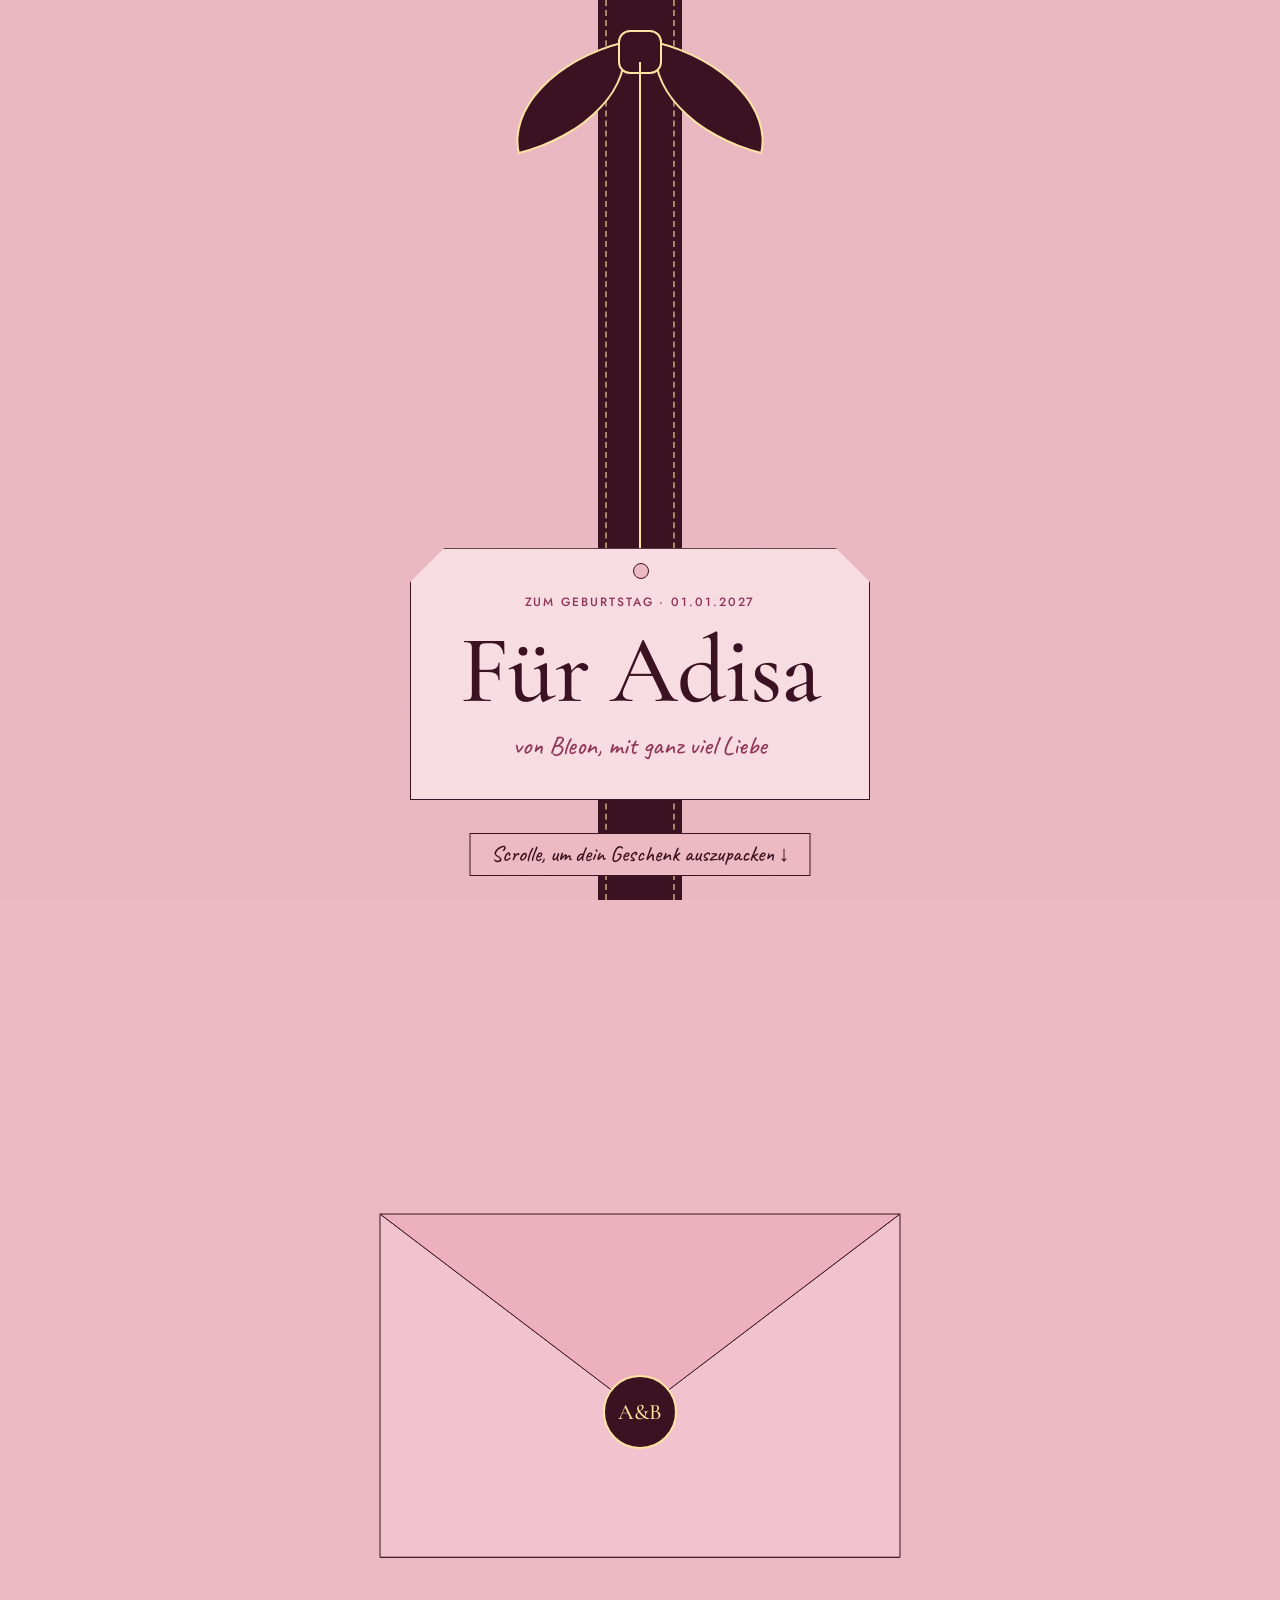
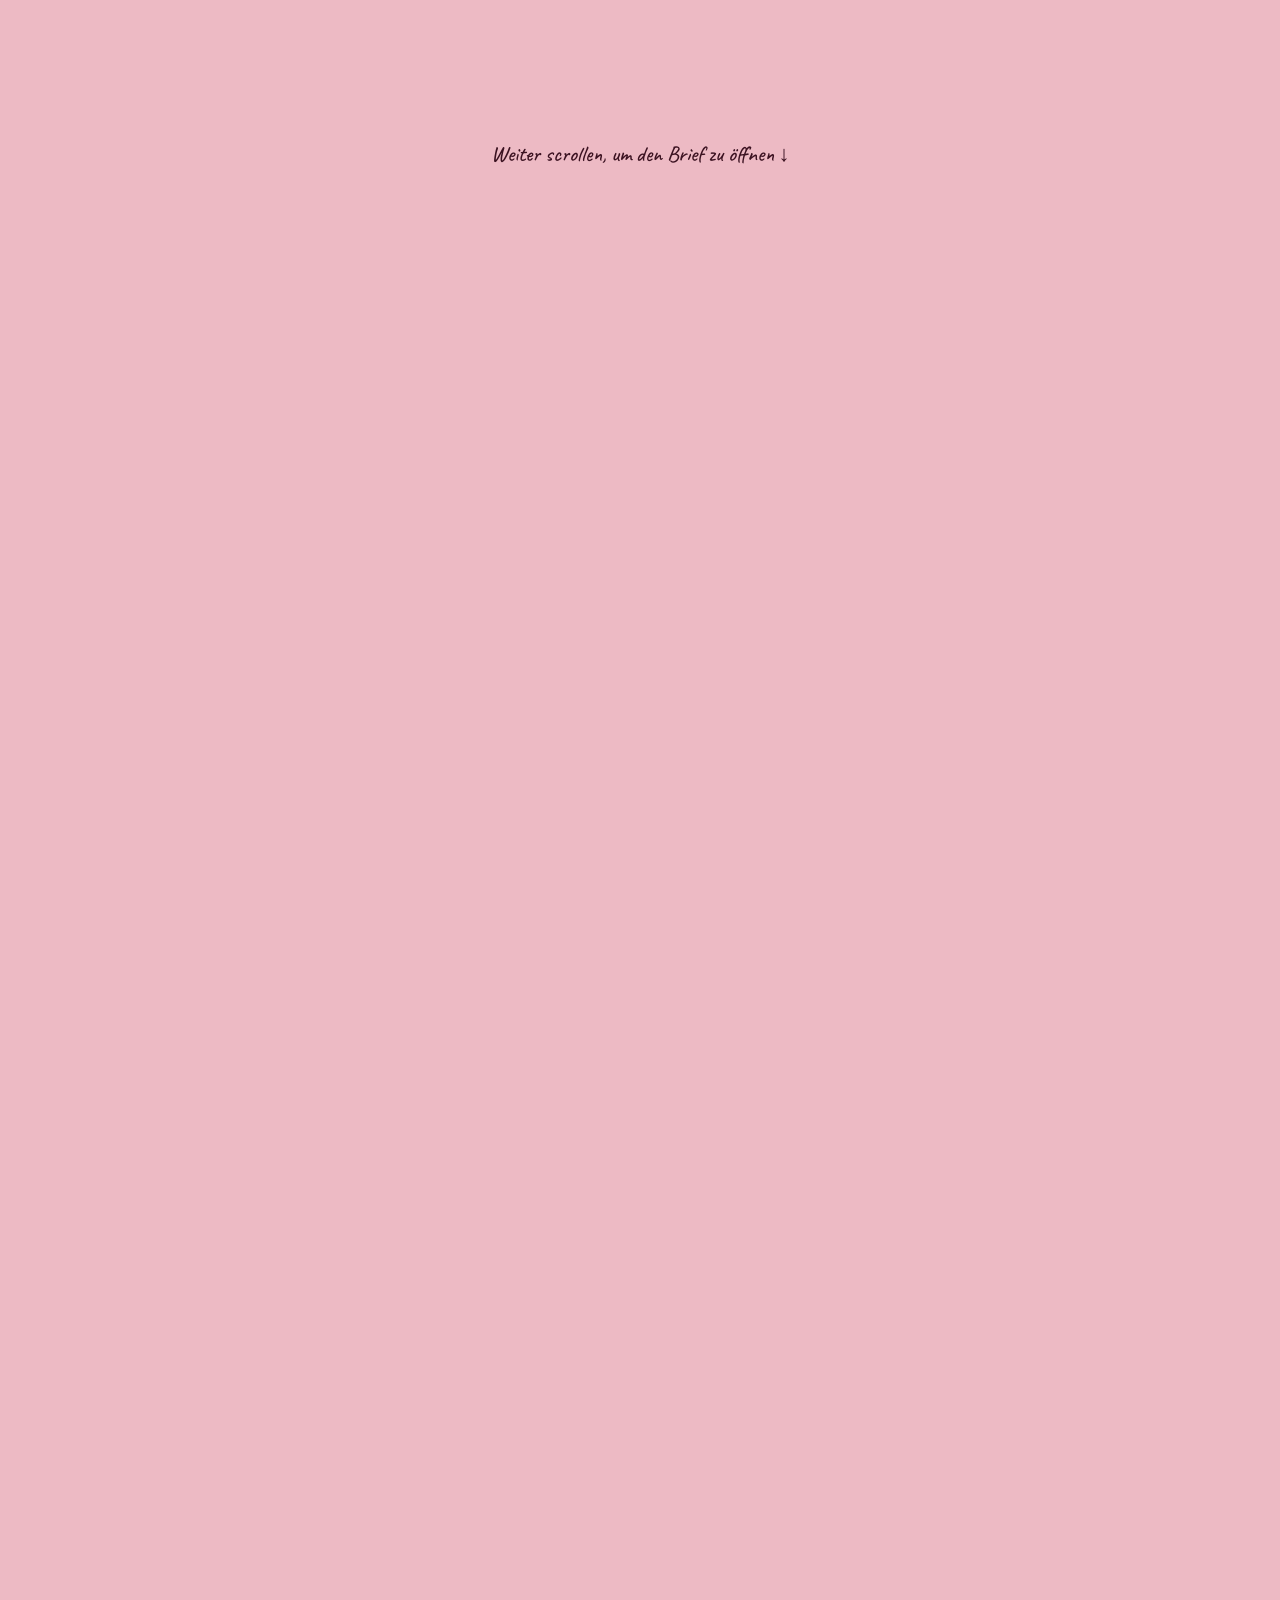
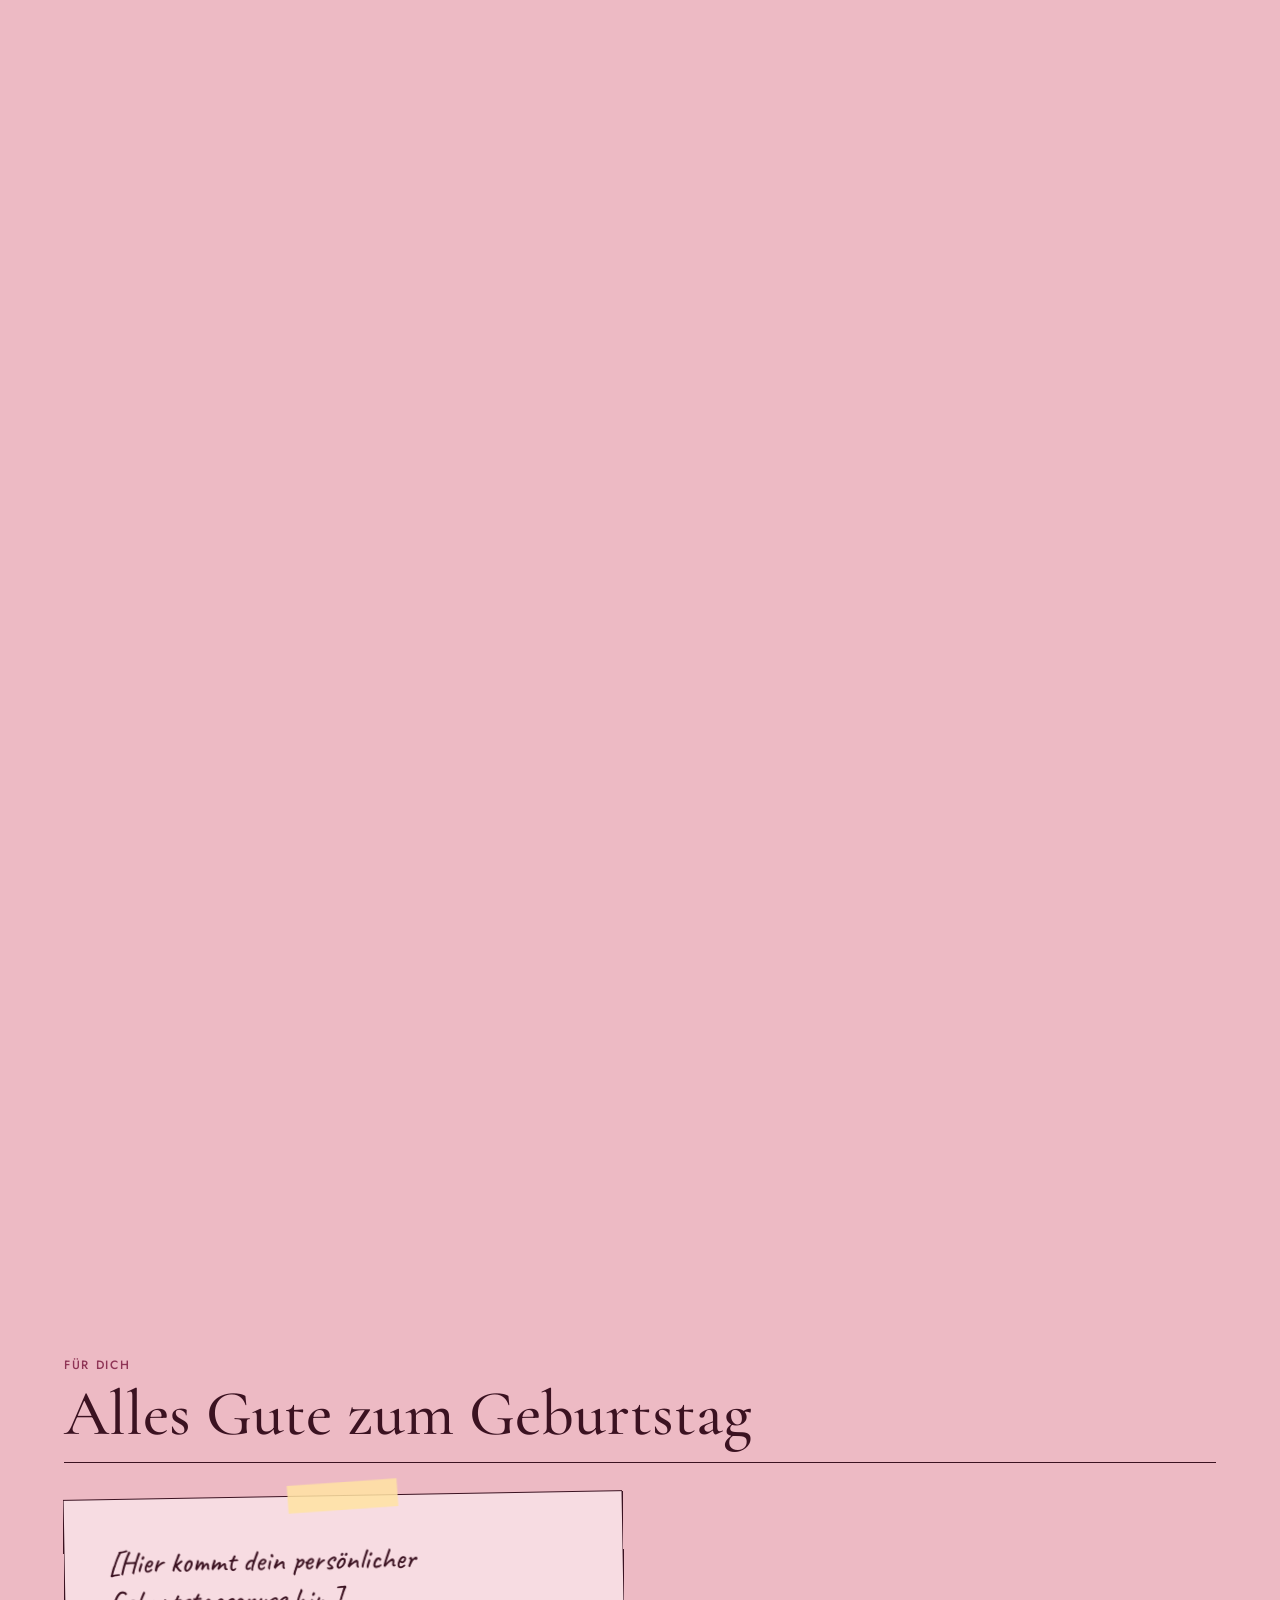
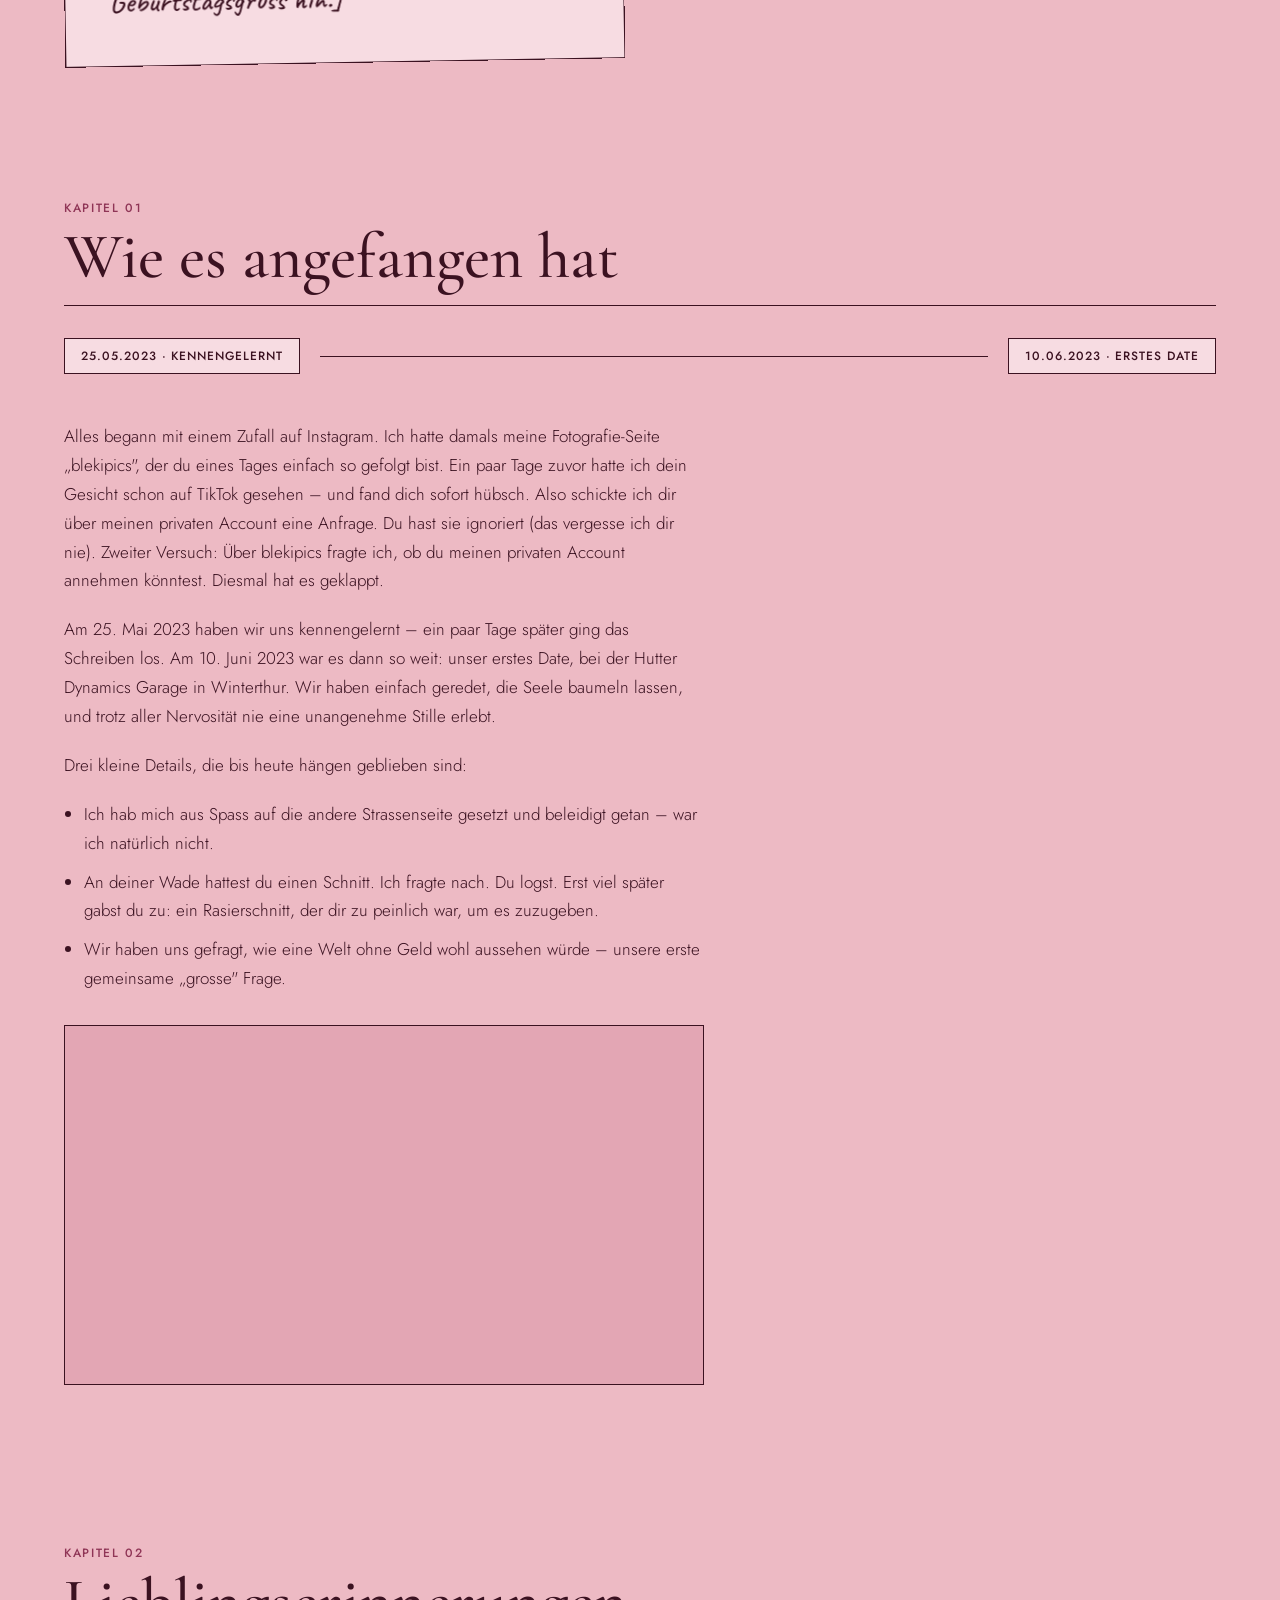
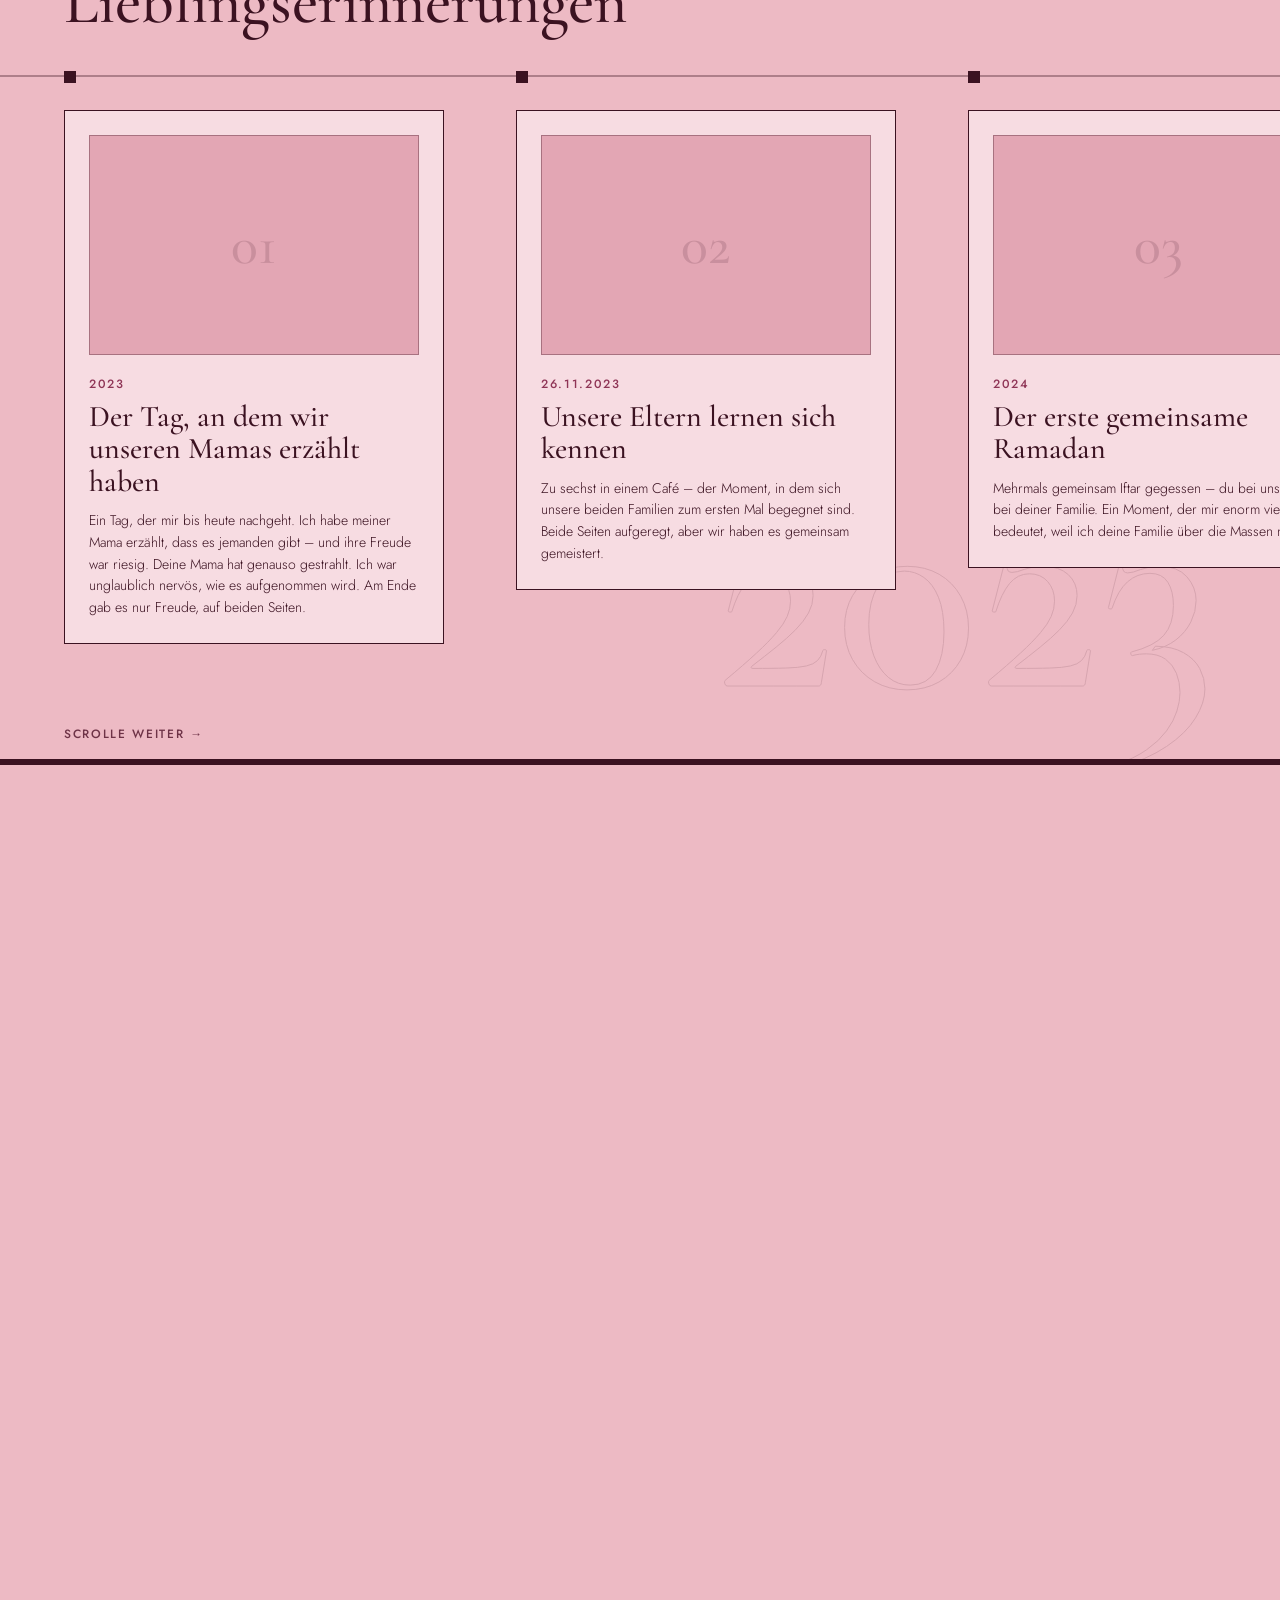
==== commit d1ed8b95: "brief animation eingebaut und designt." ====
--- a/Birthday/index.html
+++ b/Birthday/index.html
@@ -31,8 +31,42 @@
       </div>
     </div>
 
-    <a href="#geburtstagsgruss" class="hero-more">Scrolle, um dein Geschenk auszupacken&nbsp;↓</a>
+      <a href="#brief" class="hero-more">Scrolle, um dein Geschenk auszupacken&nbsp;↓</a>
   </header>
+
+  
+  <!-- Brief-Intro: Umschlag öffnet sich beim Scrollen -->
+  <section class="brief" id="brief">
+    <div class="brief-stage">
+      <div class="env" id="env">
+        <div class="env-back"></div>
+
+        <div class="env-letter" id="envLetter">
+          <p class="letter-title">Für Adisa</p>
+          <span class="letter-line"></span>
+          <span class="letter-line"></span>
+          <span class="letter-line short"></span>
+        </div>
+
+        <svg class="env-front" viewBox="0 0 500 330" preserveAspectRatio="none" aria-hidden="true">
+          <path d="M0 0 L250 190 L500 0 L500 330 L0 330 Z" />
+        </svg>
+
+        <svg class="env-flap" id="envFlap" viewBox="0 0 500 190" preserveAspectRatio="none" aria-hidden="true">
+          <path d="M0 0 L500 0 L250 190 Z" />
+        </svg>
+
+        <div class="env-seal" id="envSeal" aria-hidden="true"><span>A&amp;B</span></div>
+      </div>
+
+      <p class="brief-hint" id="briefHint">Weiter scrollen, um den Brief zu öffnen&nbsp;↓</p>
+
+      <div class="brief-open" id="briefOpen">
+        <p class="brief-open-hand">Ich hab da was für dich …</p>
+        <span class="brief-open-arrow">↓</span>
+      </div>
+    </div>
+  </section>
 
   <section class="chapter" id="geburtstagsgruss">
     <p class="chapter-eyebrow">Für dich</p>
--- a/Birthday/style.css
+++ b/Birthday/style.css
@@ -537,3 +537,174 @@
   .memory-title { font-size: 24px; }
   .memory-text { font-size: 13px; }
 }
+
+/* ============ Brief-Intro: Umschlag öffnet sich beim Scrollen ============ */
+.brief {
+  position: relative;
+  height: 400vh;
+}
+
+.brief-stage {
+  position: sticky;
+  top: 0;
+  height: 100vh;
+  height: 100dvh;
+  overflow: hidden;
+  display: flex;
+  align-items: center;
+  justify-content: center;
+}
+
+.env {
+  --env-w: min(86vw, 520px);
+  position: relative;
+  width: var(--env-w);
+  aspect-ratio: 500 / 330;
+  margin-top: 8vh;
+}
+
+.env-back {
+  position: absolute;
+  inset: 0;
+  background: var(--photo);
+  border: 1px solid var(--cherry);
+}
+
+.env-letter {
+  position: absolute;
+  z-index: 2;
+  left: 5%;
+  right: 5%;
+  top: 8%;
+  height: 90%;
+  padding: 7% 9%;
+  background: var(--card);
+  border: 1px solid var(--cherry);
+  will-change: transform;
+}
+
+.letter-title {
+  margin: 0 0 12px;
+  font-family: var(--font-display);
+  font-size: clamp(22px, 5vw, 30px);
+  font-weight: 500;
+  line-height: 1;
+}
+
+.letter-line {
+  display: block;
+  height: 1px;
+  margin-top: 14px;
+  background: var(--cherry);
+  opacity: 0.3;
+}
+.letter-line.short { width: 55%; }
+
+.env-front,
+.env-flap {
+  position: absolute;
+  left: 0;
+  width: 100%;
+  overflow: visible;
+}
+
+.env-front {
+  z-index: 3;
+  top: 0;
+  height: 100%;
+  pointer-events: none;
+}
+.env-front path { fill: #F1C3CF; stroke: var(--cherry); stroke-width: 1; vector-effect: non-scaling-stroke; }
+
+.env-flap {
+  z-index: 4;
+  top: 0;
+  height: 57.6%;
+  transform-origin: 50% 0;
+  will-change: transform;
+}
+.env-flap path { fill: #EDB0BE; stroke: var(--cherry); stroke-width: 1; vector-effect: non-scaling-stroke; }
+
+/* Wachssiegel auf der Spitze der Klappe */
+.env-seal {
+  position: absolute;
+  z-index: 5;
+  left: 50%;
+  top: 57.6%;
+  width: clamp(54px, 12vw, 74px);
+  height: clamp(54px, 12vw, 74px);
+  margin: calc(clamp(54px, 12vw, 74px) / -2) 0 0 calc(clamp(54px, 12vw, 74px) / -2);
+  display: flex;
+  align-items: center;
+  justify-content: center;
+  border-radius: 50%;
+  background: var(--cherry);
+  border: 2px solid var(--first-light);
+  color: var(--first-light);
+  font-family: var(--font-display);
+  font-size: clamp(16px, 3.4vw, 22px);
+  font-weight: 500;
+  will-change: transform, opacity;
+}
+
+.brief-hint {
+  position: absolute;
+  left: 50%;
+  bottom: 32px;
+  transform: translateX(-50%);
+  margin: 0;
+  width: max-content;
+  max-width: calc(100vw - 2 * var(--gutter));
+  text-align: center;
+  font-family: var(--font-hand);
+  font-size: 22px;
+  font-weight: 500;
+  color: var(--cherry);
+}
+
+/* Letzter Moment: der Brief füllt alles, ein Satz erscheint */
+.brief-open {
+  position: absolute;
+  inset: 0;
+  z-index: 8;
+  display: flex;
+  flex-direction: column;
+  align-items: center;
+  justify-content: center;
+  gap: 14px;
+  text-align: center;
+  padding: 0 var(--gutter);
+  opacity: 0;
+  pointer-events: none;
+}
+
+.brief-open-hand {
+  margin: 0;
+  font-family: var(--font-hand);
+  font-size: clamp(34px, 7vw, 64px);
+  font-weight: 500;
+  line-height: 1.1;
+}
+
+.brief-open-arrow {
+  font-size: 28px;
+  color: var(--cherry-soft);
+}
+
+@media (prefers-reduced-motion: no-preference) {
+  .brief-open-arrow { animation: nudge 1.6s ease-in-out infinite; }
+}
+
+@keyframes nudge {
+  0%, 100% { transform: translateY(0); }
+  50%      { transform: translateY(8px); }
+}
+
+/* Weniger Bewegung: Brief steht offen da, kein Scroll-Effekt */
+@media (prefers-reduced-motion: reduce) {
+  .brief { height: 100vh; }
+  .env { display: none; }
+  .brief-hint { display: none; }
+  .brief-open { opacity: 1; }
+  .brief-stage { background: var(--card); }
+}
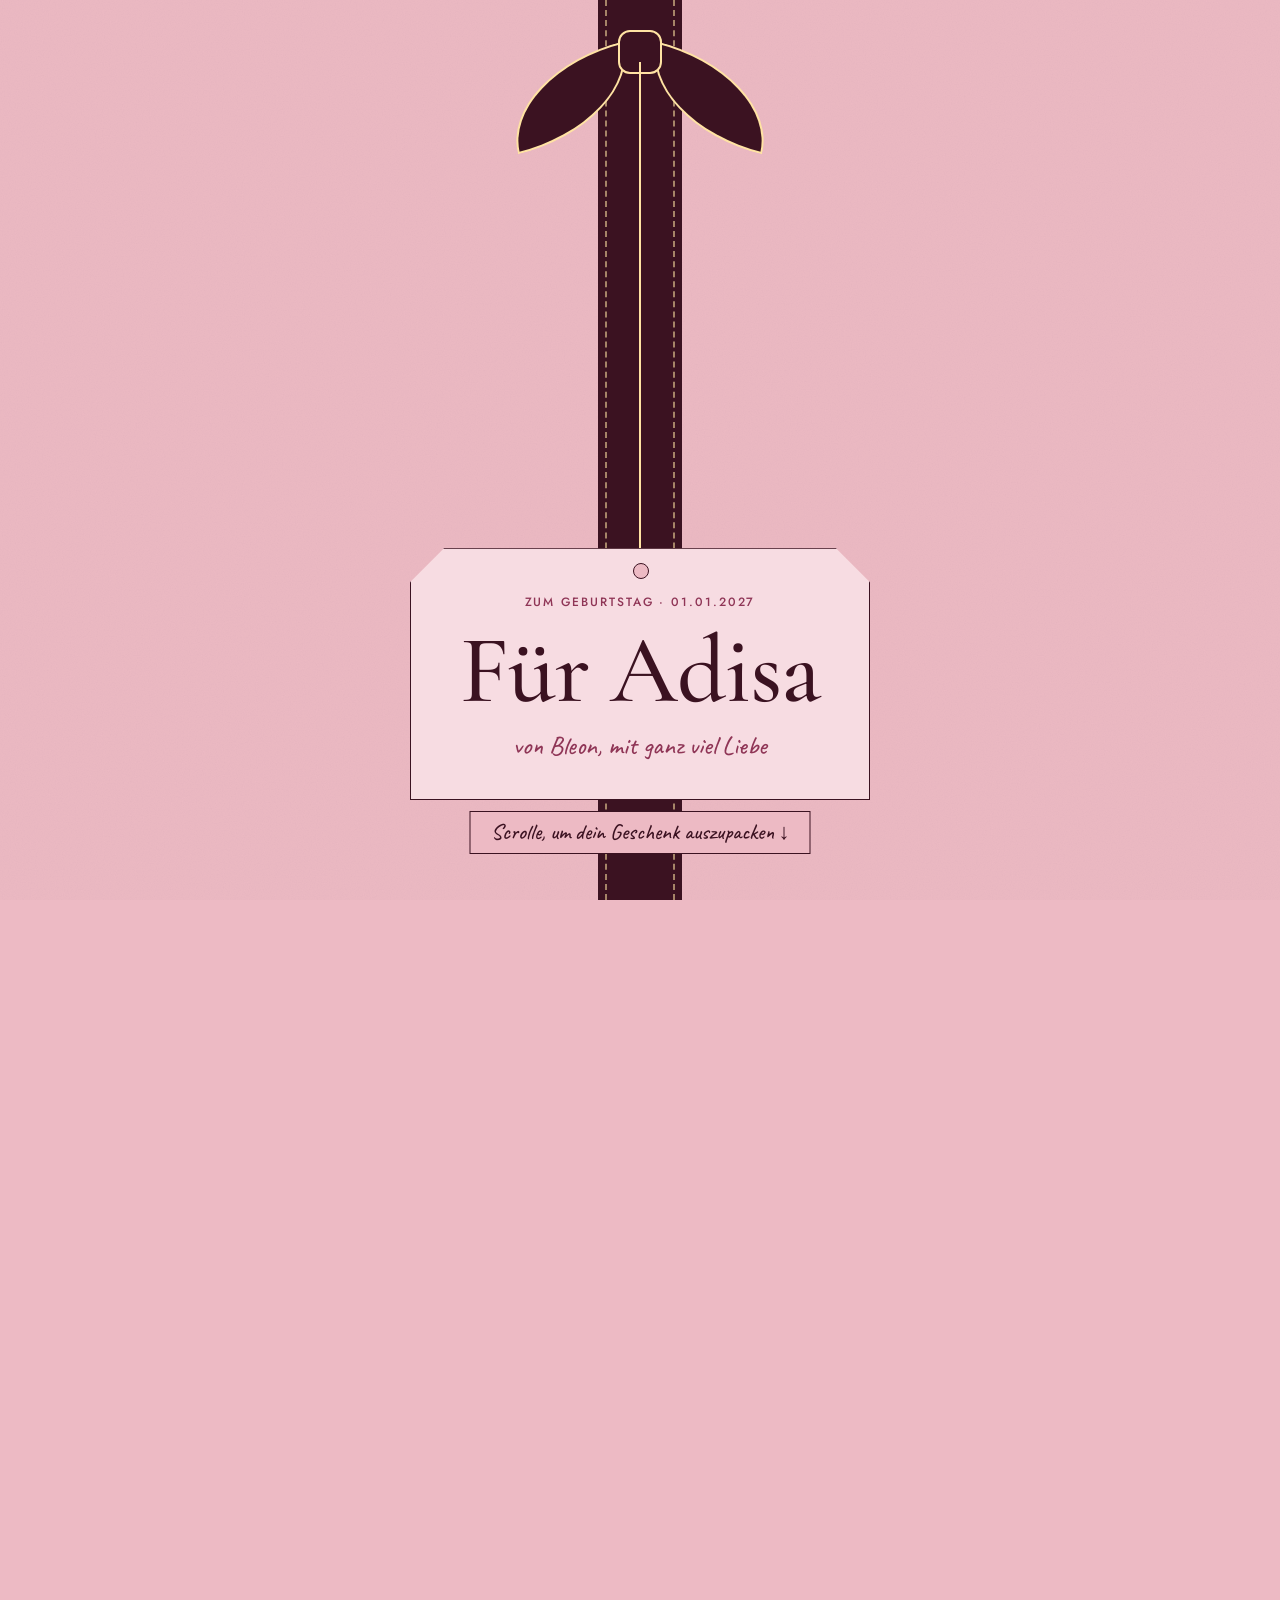
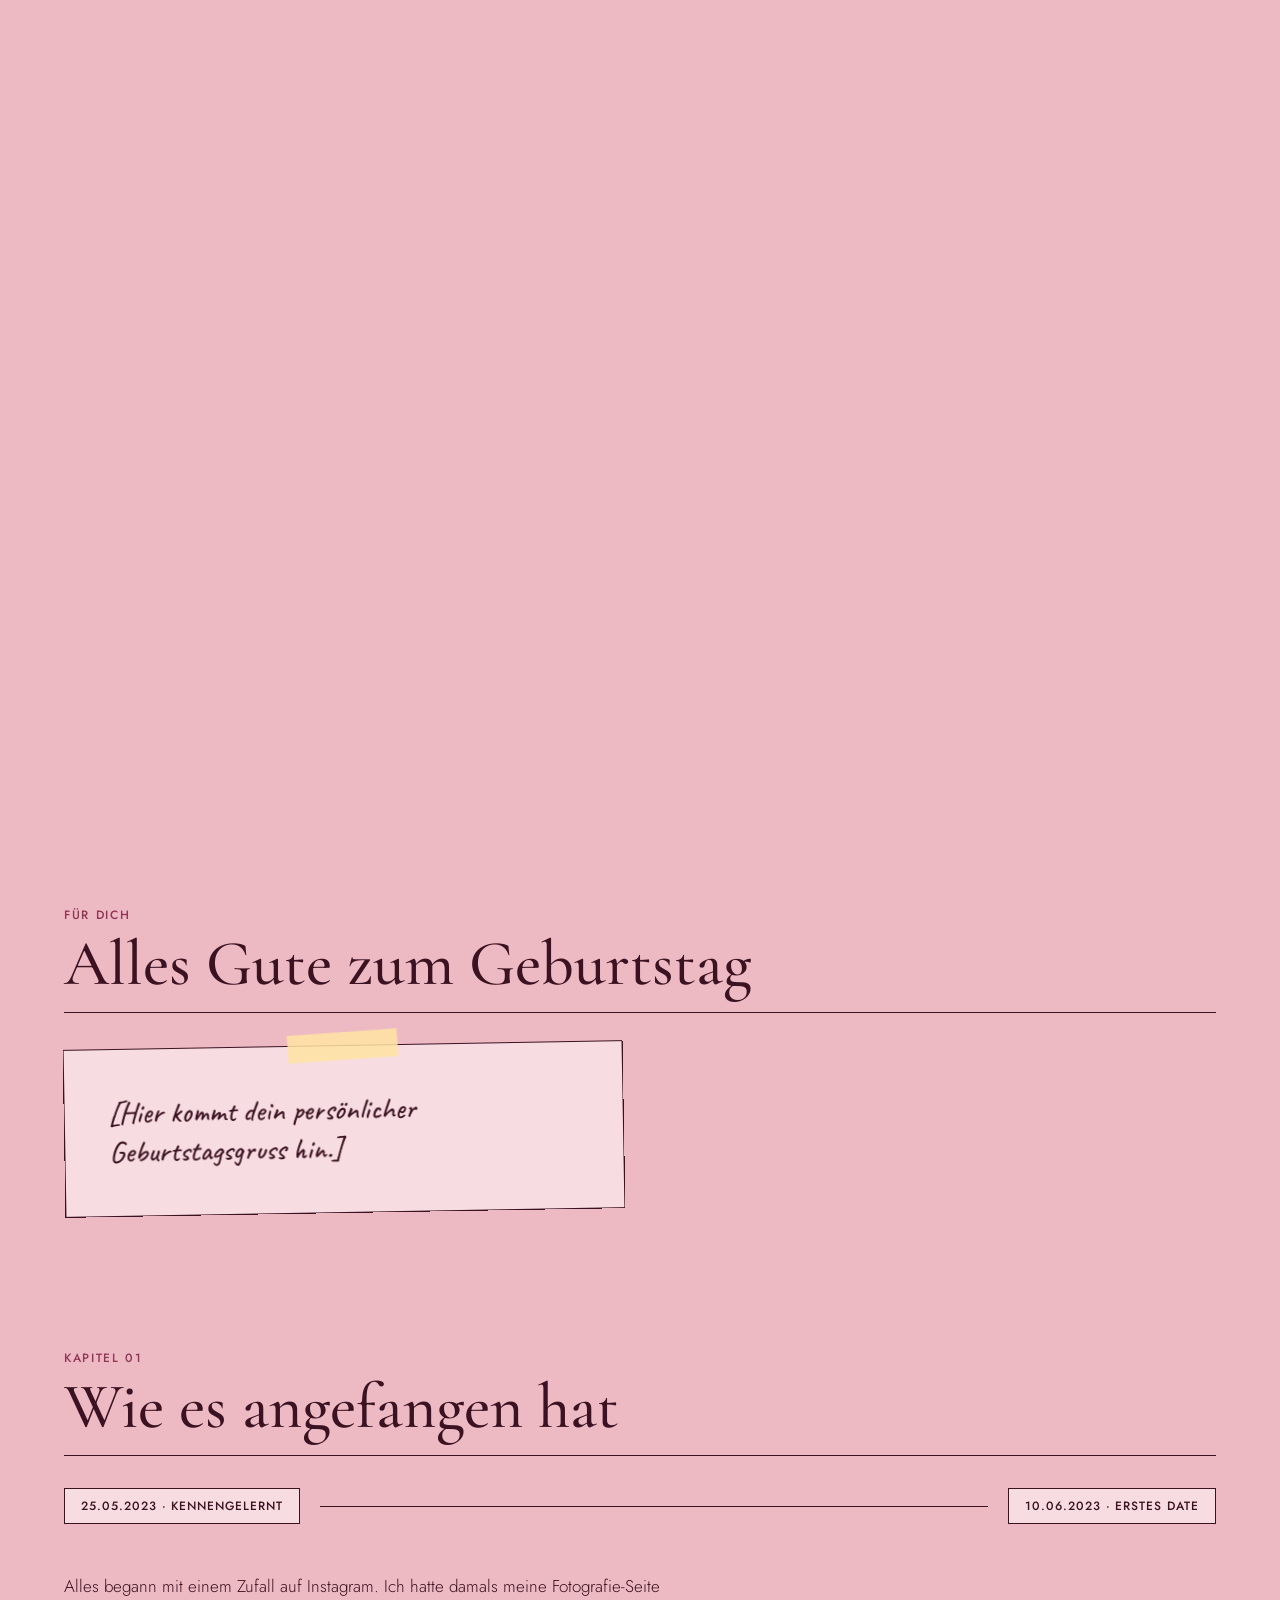
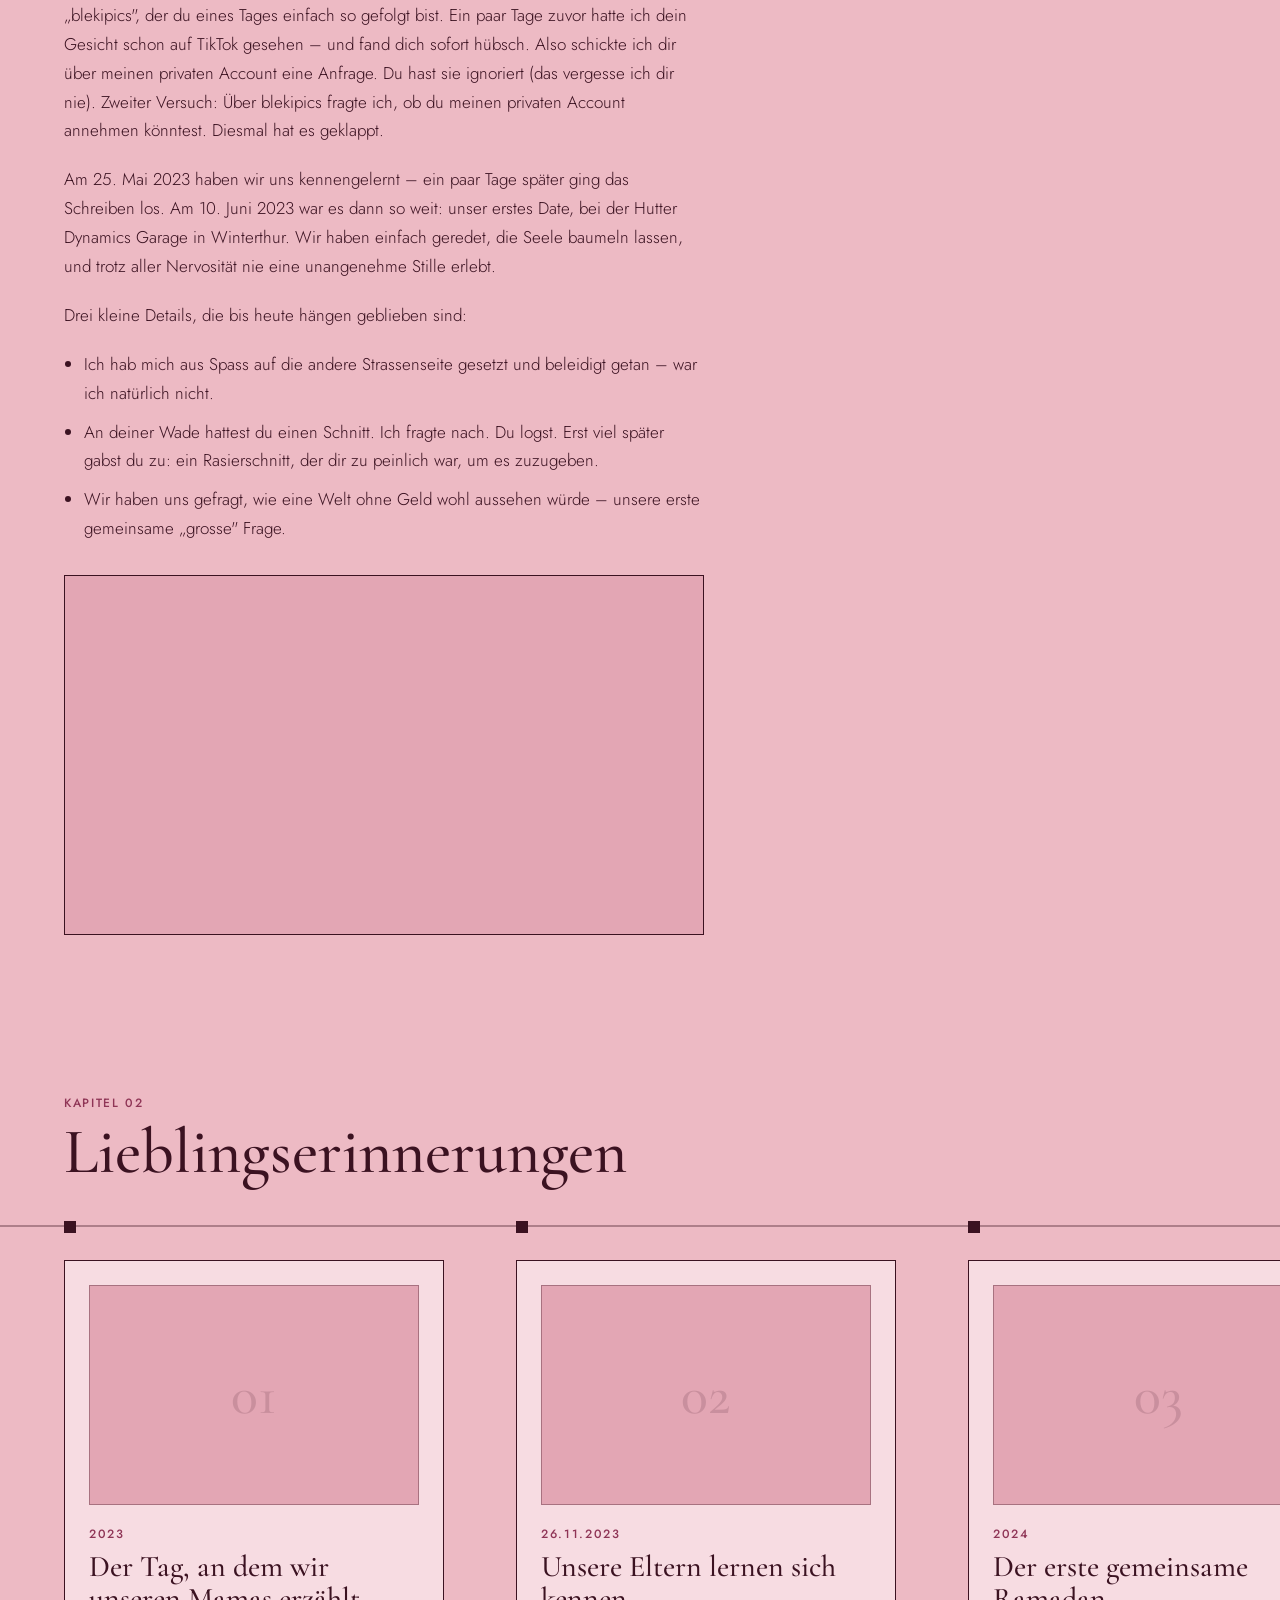
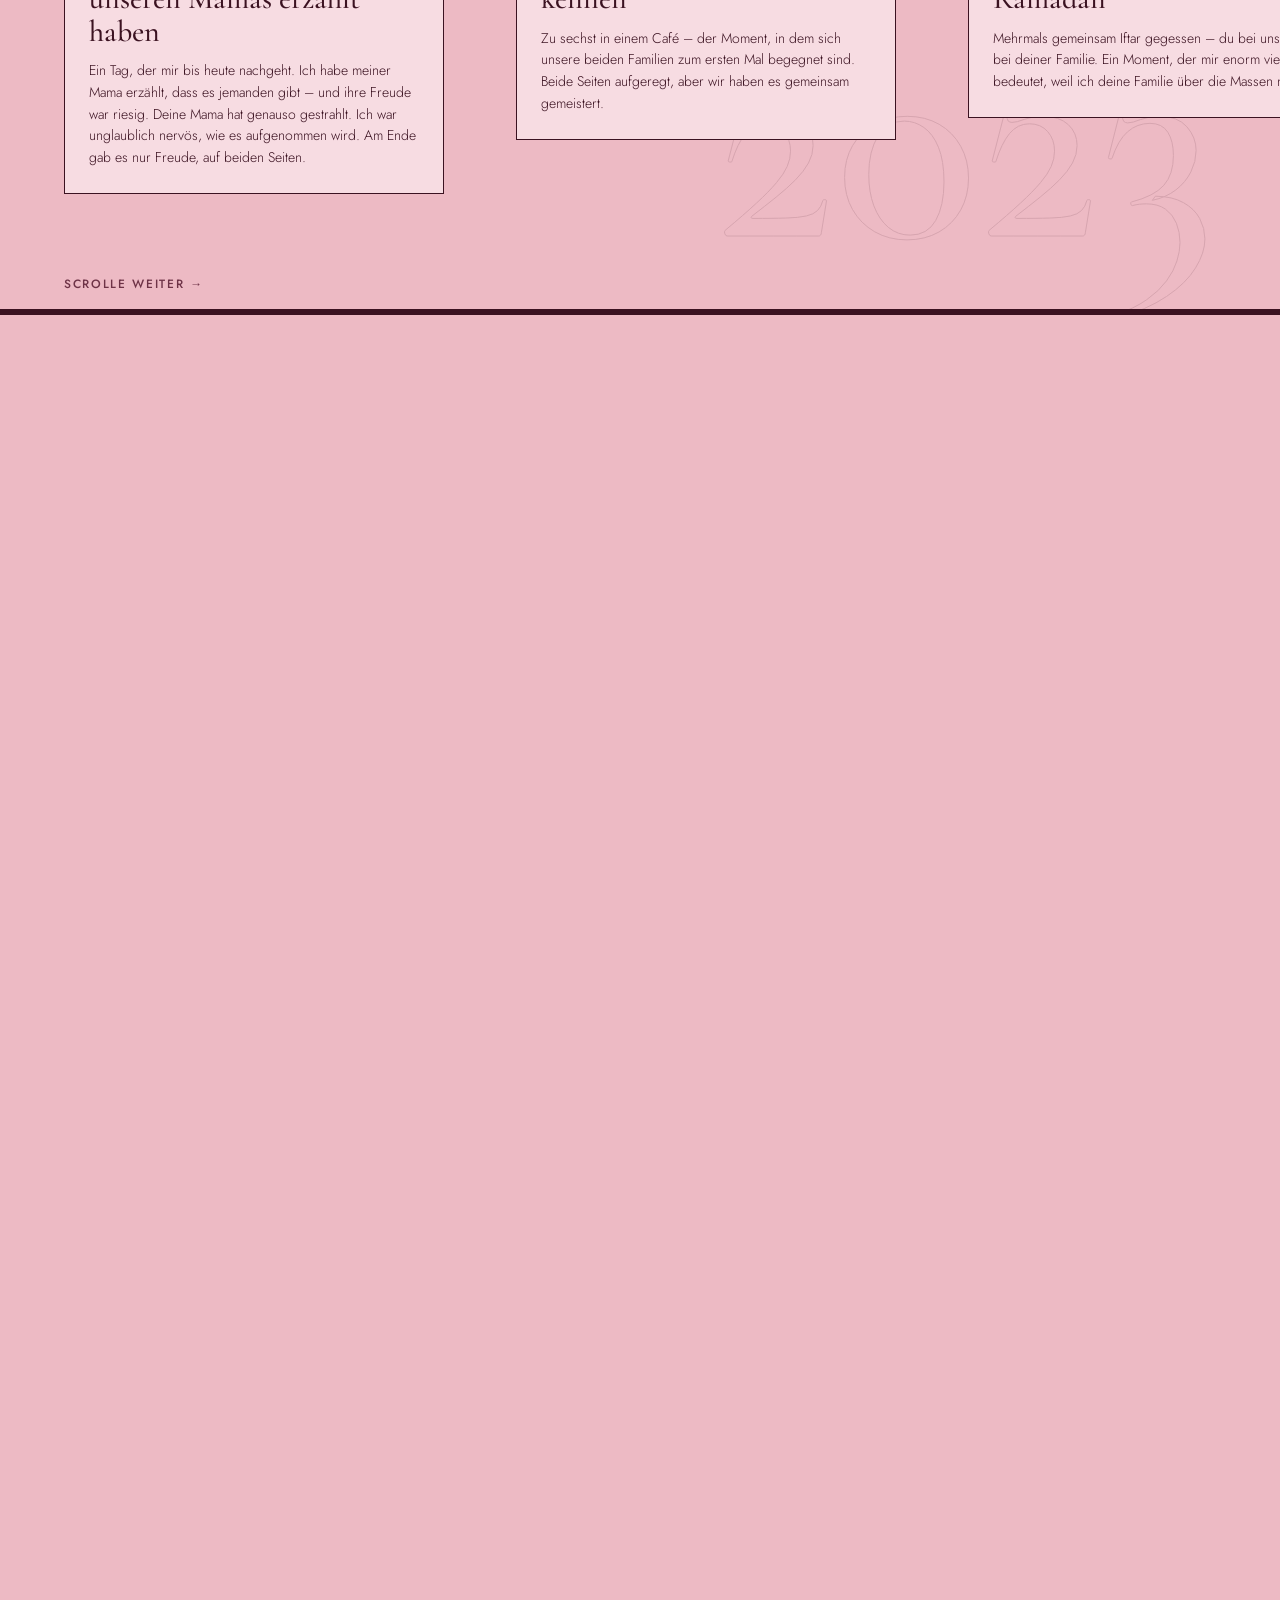
==== commit 79dddfc8: "test für claude" ====
--- a/Birthday/index.html
+++ b/Birthday/index.html
@@ -14,30 +14,29 @@
 
 <div class="page">
 
-  <header class="hero" id="top">
-    <div class="gift-ribbon" aria-hidden="true"></div>
-    <div class="gift-bow" aria-hidden="true">
-      <span class="bow-loop bow-left"></span>
-      <span class="bow-loop bow-right"></span>
-      <span class="bow-knot"></span>
-    </div>
-
-    <div class="gift-hang">
-      <span class="gift-string" aria-hidden="true"></span>
-      <div class="gift-tag">
-        <p class="tag-label">Zum Geburtstag · 01.01.2027</p>
-        <h1 class="hero-title">Für Adisa</h1>
-        <p class="tag-hand">von Bleon, mit ganz viel Liebe</p>
-      </div>
-    </div>
-
-      <a href="#brief" class="hero-more">Scrolle, um dein Geschenk auszupacken&nbsp;↓</a>
-  </header>
-
-  
-  <!-- Brief-Intro: Umschlag öffnet sich beim Scrollen -->
+    <!-- Intro: Geschenkpapier wird abgehoben, Umschlag öffnet sich -->
   <section class="brief" id="brief">
     <div class="brief-stage">
+    <header class="hero" id="top">
+      <div class="gift-ribbon" aria-hidden="true"></div>
+      <div class="gift-bow" aria-hidden="true">
+        <span class="bow-loop bow-left"></span>
+        <span class="bow-loop bow-right"></span>
+        <span class="bow-knot"></span>
+      </div>
+
+      <div class="gift-hang">
+        <span class="gift-string" aria-hidden="true"></span>
+        <div class="gift-tag">
+          <p class="tag-label">Zum Geburtstag · 01.01.2027</p>
+          <h1 class="hero-title">Für Adisa</h1>
+          <p class="tag-hand">von Bleon, mit ganz viel Liebe</p>
+        </div>
+      </div>
+
+      <p class="hero-more">Scrolle, um dein Geschenk auszupacken&nbsp;↓</p>
+    </header>
+
       <div class="env" id="env">
         <div class="env-back"></div>
 
@@ -59,13 +58,12 @@
         <div class="env-seal" id="envSeal" aria-hidden="true"><span>A&amp;B</span></div>
       </div>
 
-      <p class="brief-hint" id="briefHint">Weiter scrollen, um den Brief zu öffnen&nbsp;↓</p>
-
       <div class="brief-open" id="briefOpen">
         <p class="brief-open-hand">Ich hab da was für dich …</p>
         <span class="brief-open-arrow">↓</span>
       </div>
     </div>
+  </section>
   </section>
 
   <section class="chapter" id="geburtstagsgruss">
--- a/Birthday/style.css
+++ b/Birthday/style.css
@@ -539,9 +539,10 @@
 }
 
 /* ============ Brief-Intro: Umschlag öffnet sich beim Scrollen ============ */
+/* ============ Intro: Geschenkpapier wird abgehoben, Umschlag öffnet sich ============ */
 .brief {
   position: relative;
-  height: 400vh;
+  height: 450vh;
 }
 
 .brief-stage {
@@ -555,7 +556,16 @@
   justify-content: center;
 }
 
+.brief-stage .hero {
+  position: absolute;
+  inset: 0;
+  z-index: 7;
+  min-height: 0;
+  will-change: transform;
+}
+
 .env {
+  opacity: 0;
   --env-w: min(86vw, 520px);
   position: relative;
   width: var(--env-w);
@@ -645,21 +655,6 @@
   font-size: clamp(16px, 3.4vw, 22px);
   font-weight: 500;
   will-change: transform, opacity;
-}
-
-.brief-hint {
-  position: absolute;
-  left: 50%;
-  bottom: 32px;
-  transform: translateX(-50%);
-  margin: 0;
-  width: max-content;
-  max-width: calc(100vw - 2 * var(--gutter));
-  text-align: center;
-  font-family: var(--font-hand);
-  font-size: 22px;
-  font-weight: 500;
-  color: var(--cherry);
 }
 
 /* Letzter Moment: der Brief füllt alles, ein Satz erscheint */
@@ -700,11 +695,10 @@
   50%      { transform: translateY(8px); }
 }
 
-/* Weniger Bewegung: Brief steht offen da, kein Scroll-Effekt */
+/* Weniger Bewegung: nur das Geschenk-Hero, kein Scroll-Effekt */
 @media (prefers-reduced-motion: reduce) {
-  .brief { height: 100vh; }
-  .env { display: none; }
-  .brief-hint { display: none; }
-  .brief-open { opacity: 1; }
-  .brief-stage { background: var(--card); }
+  .brief { height: auto; }
+  .brief-stage { position: static; height: auto; overflow: visible; display: block; }
+  .brief-stage .hero { position: relative; min-height: 100vh; min-height: 100svh; }
+  .env, .brief-open { display: none; }
 }
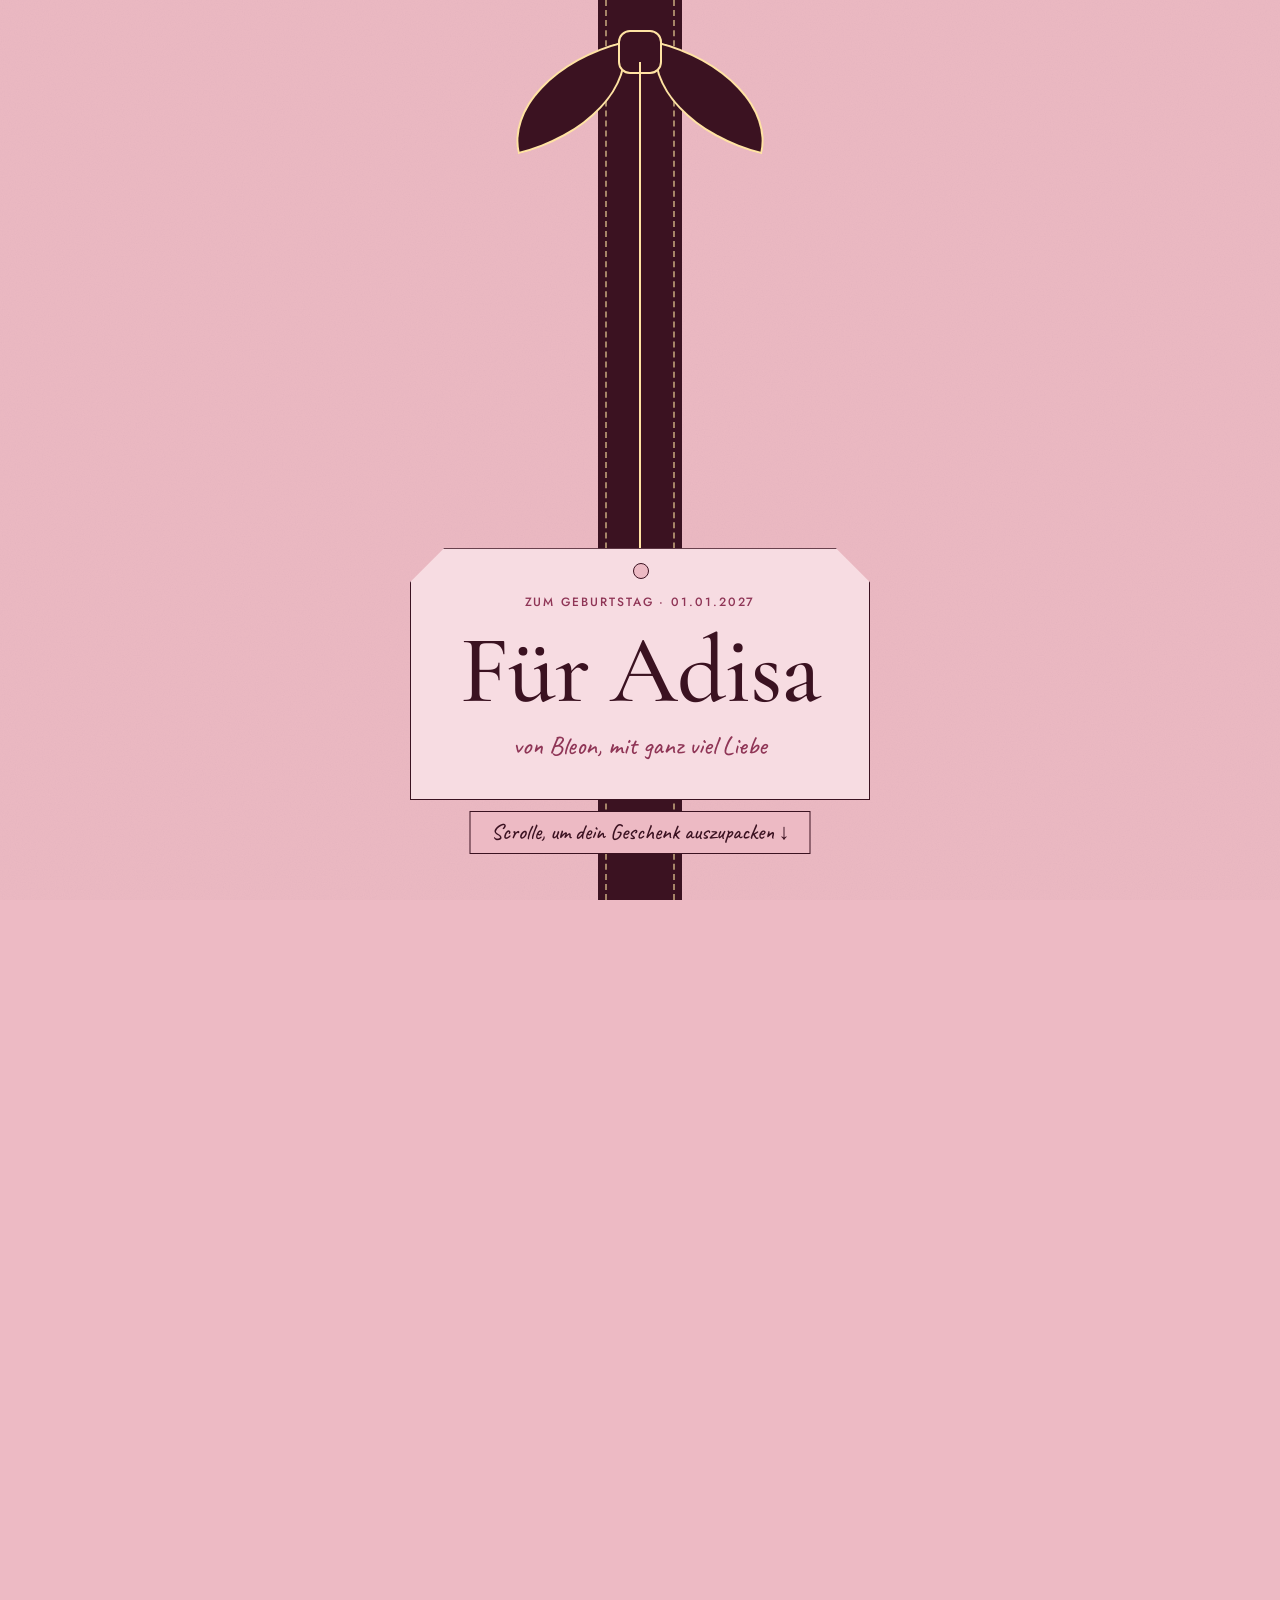
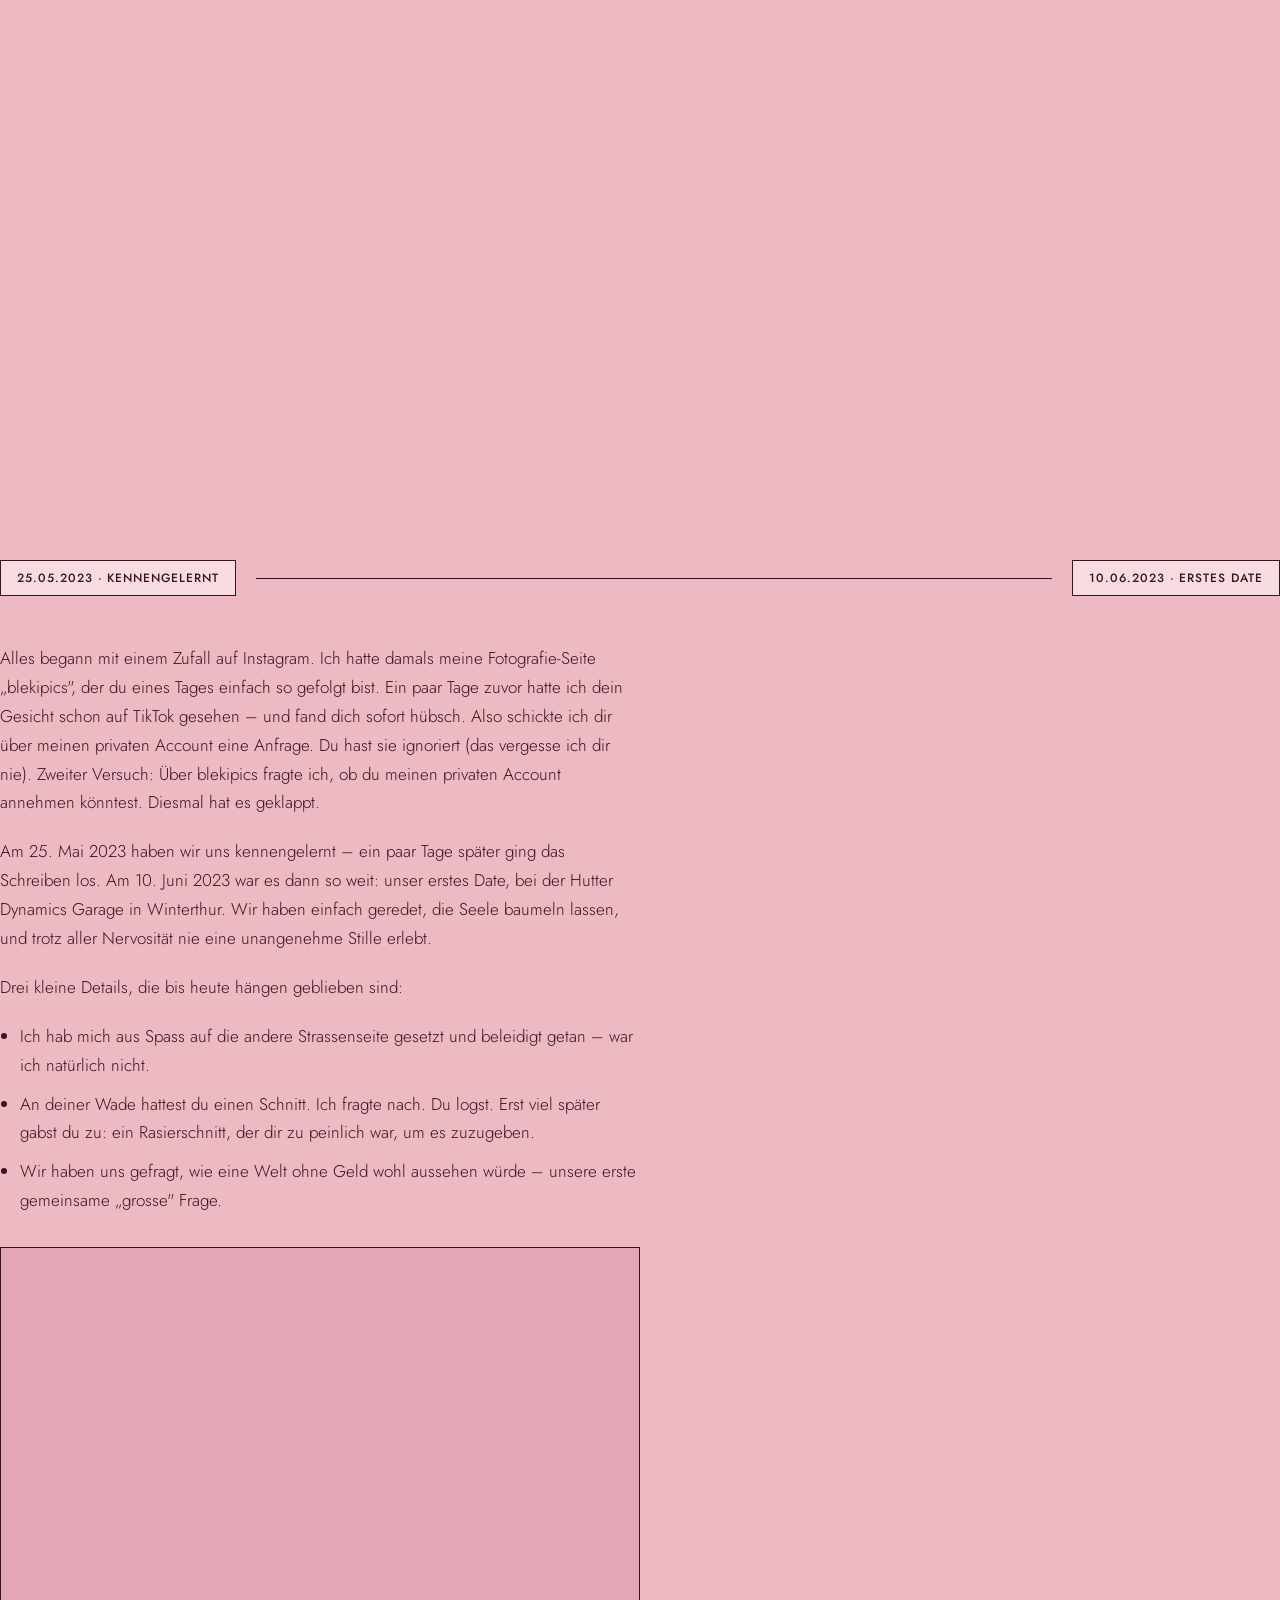
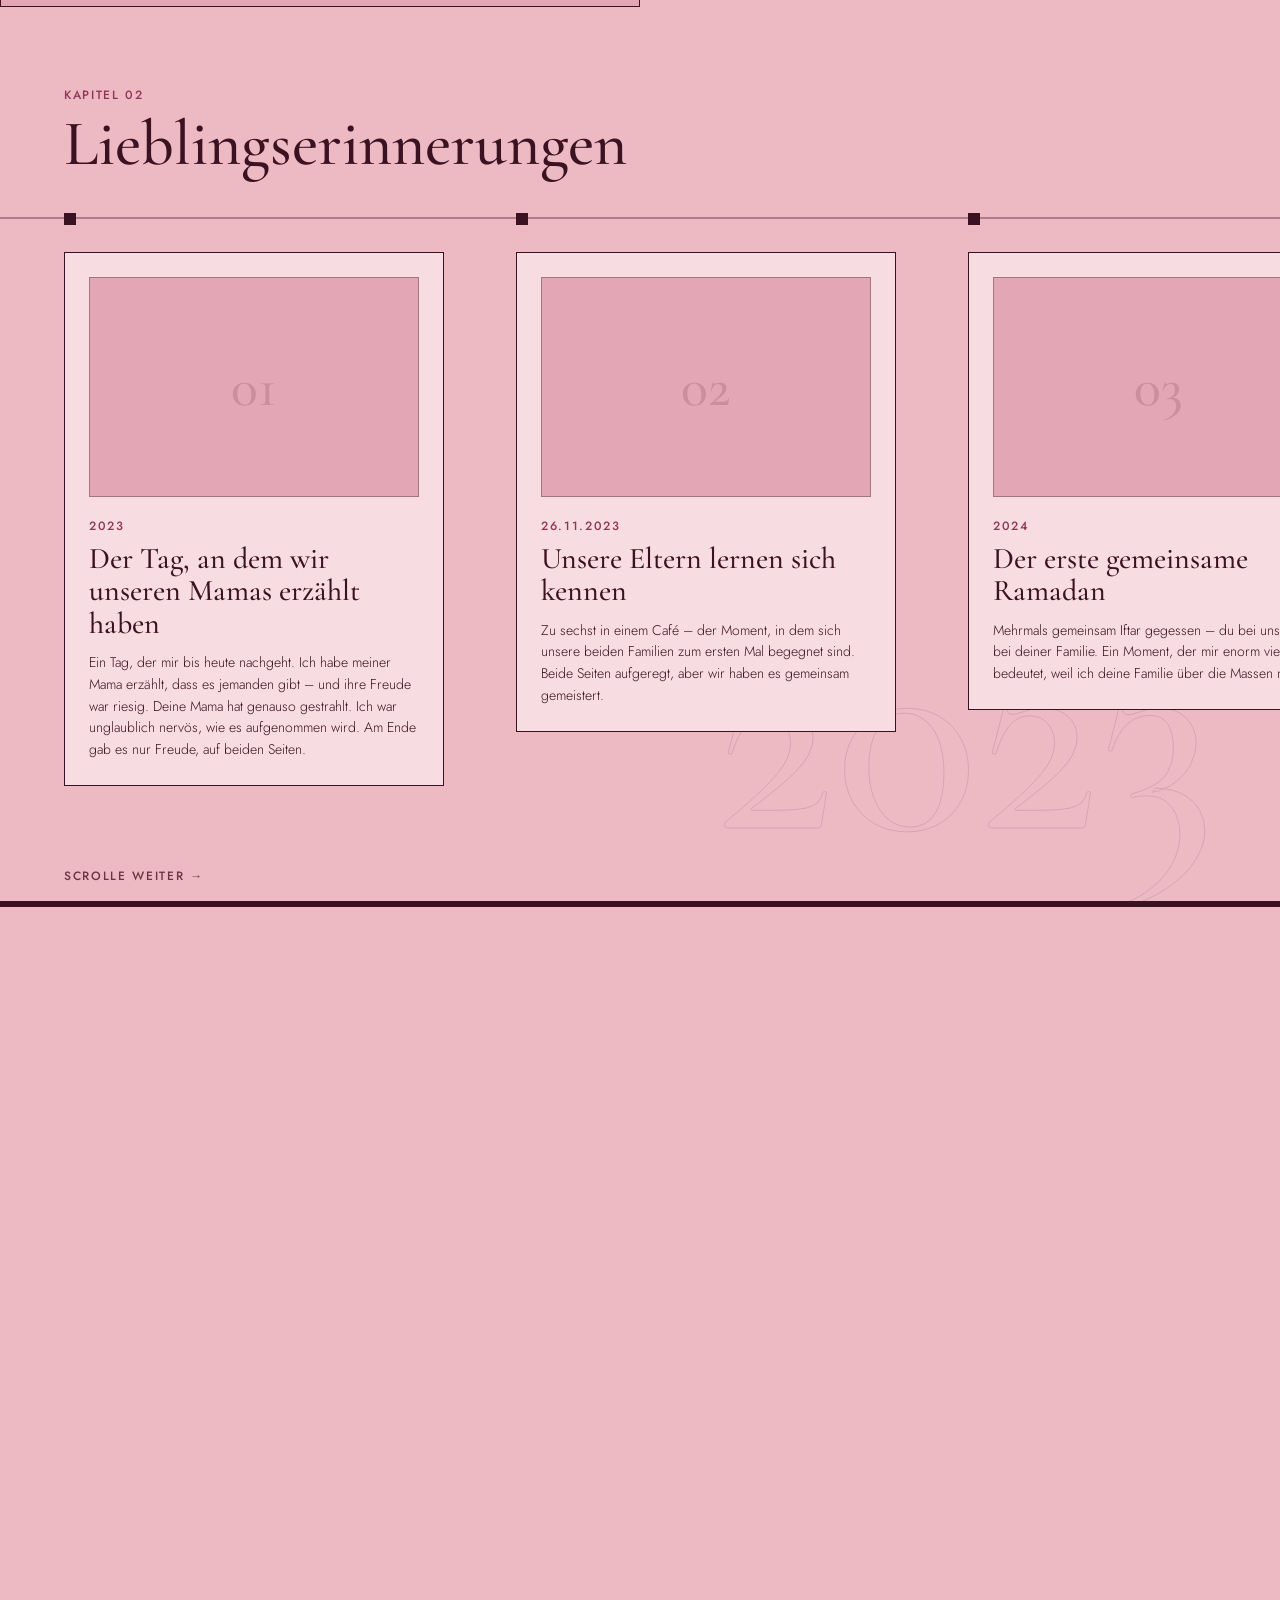
==== commit c09aab7a: "test2 für claude" ====
--- a/Birthday/index.html
+++ b/Birthday/index.html
@@ -14,72 +14,32 @@
 
 <div class="page">
 
-    <!-- Intro: Geschenkpapier wird abgehoben, Umschlag öffnet sich -->
+      <!-- Intro: Anhänger fällt ab, Band wird abgezogen, dann ist die Seite da -->
   <section class="brief" id="brief">
     <div class="brief-stage">
-    <header class="hero" id="top">
-      <div class="gift-ribbon" aria-hidden="true"></div>
-      <div class="gift-bow" aria-hidden="true">
-        <span class="bow-loop bow-left"></span>
-        <span class="bow-loop bow-right"></span>
-        <span class="bow-knot"></span>
-      </div>
-
-      <div class="gift-hang">
-        <span class="gift-string" aria-hidden="true"></span>
-        <div class="gift-tag">
-          <p class="tag-label">Zum Geburtstag · 01.01.2027</p>
-          <h1 class="hero-title">Für Adisa</h1>
-          <p class="tag-hand">von Bleon, mit ganz viel Liebe</p>
-        </div>
-      </div>
-
-      <p class="hero-more">Scrolle, um dein Geschenk auszupacken&nbsp;↓</p>
-    </header>
-
-      <div class="env" id="env">
-        <div class="env-back"></div>
-
-        <div class="env-letter" id="envLetter">
-          <p class="letter-title">Für Adisa</p>
-          <span class="letter-line"></span>
-          <span class="letter-line"></span>
-          <span class="letter-line short"></span>
+      <header class="hero" id="top">
+        <div class="gift-ribbon" id="giftRibbon" aria-hidden="true"></div>
+        <div class="gift-bow" id="giftBow" aria-hidden="true">
+          <span class="bow-loop bow-left"></span>
+          <span class="bow-loop bow-right"></span>
+          <span class="bow-knot"></span>
         </div>
 
-        <svg class="env-front" viewBox="0 0 500 330" preserveAspectRatio="none" aria-hidden="true">
-          <path d="M0 0 L250 190 L500 0 L500 330 L0 330 Z" />
-        </svg>
+        <div class="gift-fall" id="giftFall">
+          <div class="gift-hang">
+            <span class="gift-string" aria-hidden="true"></span>
+            <div class="gift-tag">
+              <p class="tag-label">Zum Geburtstag · 01.01.2027</p>
+              <h1 class="hero-title">Für Adisa</h1>
+              <p class="tag-hand">von Bleon, mit ganz viel Liebe</p>
+            </div>
+          </div>
+        </div>
 
-        <svg class="env-flap" id="envFlap" viewBox="0 0 500 190" preserveAspectRatio="none" aria-hidden="true">
-          <path d="M0 0 L500 0 L250 190 Z" />
-        </svg>
-
-        <div class="env-seal" id="envSeal" aria-hidden="true"><span>A&amp;B</span></div>
-      </div>
-
-      <div class="brief-open" id="briefOpen">
-        <p class="brief-open-hand">Ich hab da was für dich …</p>
-        <span class="brief-open-arrow">↓</span>
-      </div>
+        <p class="hero-more" id="giftHint">Scrolle, um dein Geschenk auszupacken&nbsp;↓</p>
+      </header>
     </div>
   </section>
-  </section>
-
-  <section class="chapter" id="geburtstagsgruss">
-    <p class="chapter-eyebrow">Für dich</p>
-    <h2 class="chapter-title">Alles Gute zum Geburtstag</h2>
-    <div class="chapter-rule"></div>
-    <div class="note-card">
-      <p class="note-text">[Hier kommt dein persönlicher Geburtstagsgruss hin.]</p>
-    </div>
-  </section>
-
-  
-  <section class="chapter" id="anfang">
-    <p class="chapter-eyebrow">Kapitel 01</p>
-    <h2 class="chapter-title">Wie es angefangen hat</h2>
-    <div class="chapter-rule"></div>
 
     <div class="timeline">
       <span class="timeline-tag">25.05.2023 · Kennengelernt</span>
--- a/Birthday/style.css
+++ b/Birthday/style.css
@@ -12,7 +12,8 @@
   --font-sans: "Jost", "Helvetica Neue", Arial, sans-serif;
   --font-hand: "Caveat", "Comic Sans MS", cursive;
   --gutter: clamp(20px, 5vw, 64px);
-  --pad: max(var(--gutter), calc((100vw - 1440px) /2 + var(--gutter)));
+  /* Seitenrand: auf breiten Bildschirmen wächst er mit, damit der Inhalt mittig bleibt */
+  --pad: max(var(--gutter), calc((100vw - 1440px) / 2 + var(--gutter)));
 }
 
 * { box-sizing: border-box; }
@@ -218,6 +219,37 @@
   .hero-more { font-size: 19px; padding: 8px 14px; }
 }
 
+/* Wrapper, damit der Anhänger abfallen kann, während er weiter schaukelt */
+.gift-fall {
+  position: relative;
+  z-index: 2;
+  flex: 1 1 auto;
+  display: flex;
+  flex-direction: column;
+  align-items: center;
+  width: 100%;
+  transform-origin: 50% 0;
+  will-change: transform;
+}
+
+/* Intro-Bühne: nur mit JavaScript angeheftet, sonst ganz normales Hero */
+.brief-stage { position: relative; }
+
+html.js-intro .brief { height: 240vh; }
+
+html.js-intro .brief-stage {
+  position: sticky;
+  top: 0;
+  height: 100vh;
+  height: 100dvh;
+  overflow: hidden;
+}
+
+html.js-intro .brief-stage .hero {
+  min-height: 0;
+  height: 100%;
+}
+
 /* ============ Kapitel ============ */
 .chapter {
   padding: 56px var(--pad) 80px;
@@ -537,168 +569,3 @@
   .memory-title { font-size: 24px; }
   .memory-text { font-size: 13px; }
 }
-
-/* ============ Brief-Intro: Umschlag öffnet sich beim Scrollen ============ */
-/* ============ Intro: Geschenkpapier wird abgehoben, Umschlag öffnet sich ============ */
-.brief {
-  position: relative;
-  height: 450vh;
-}
-
-.brief-stage {
-  position: sticky;
-  top: 0;
-  height: 100vh;
-  height: 100dvh;
-  overflow: hidden;
-  display: flex;
-  align-items: center;
-  justify-content: center;
-}
-
-.brief-stage .hero {
-  position: absolute;
-  inset: 0;
-  z-index: 7;
-  min-height: 0;
-  will-change: transform;
-}
-
-.env {
-  opacity: 0;
-  --env-w: min(86vw, 520px);
-  position: relative;
-  width: var(--env-w);
-  aspect-ratio: 500 / 330;
-  margin-top: 8vh;
-}
-
-.env-back {
-  position: absolute;
-  inset: 0;
-  background: var(--photo);
-  border: 1px solid var(--cherry);
-}
-
-.env-letter {
-  position: absolute;
-  z-index: 2;
-  left: 5%;
-  right: 5%;
-  top: 8%;
-  height: 90%;
-  padding: 7% 9%;
-  background: var(--card);
-  border: 1px solid var(--cherry);
-  will-change: transform;
-}
-
-.letter-title {
-  margin: 0 0 12px;
-  font-family: var(--font-display);
-  font-size: clamp(22px, 5vw, 30px);
-  font-weight: 500;
-  line-height: 1;
-}
-
-.letter-line {
-  display: block;
-  height: 1px;
-  margin-top: 14px;
-  background: var(--cherry);
-  opacity: 0.3;
-}
-.letter-line.short { width: 55%; }
-
-.env-front,
-.env-flap {
-  position: absolute;
-  left: 0;
-  width: 100%;
-  overflow: visible;
-}
-
-.env-front {
-  z-index: 3;
-  top: 0;
-  height: 100%;
-  pointer-events: none;
-}
-.env-front path { fill: #F1C3CF; stroke: var(--cherry); stroke-width: 1; vector-effect: non-scaling-stroke; }
-
-.env-flap {
-  z-index: 4;
-  top: 0;
-  height: 57.6%;
-  transform-origin: 50% 0;
-  will-change: transform;
-}
-.env-flap path { fill: #EDB0BE; stroke: var(--cherry); stroke-width: 1; vector-effect: non-scaling-stroke; }
-
-/* Wachssiegel auf der Spitze der Klappe */
-.env-seal {
-  position: absolute;
-  z-index: 5;
-  left: 50%;
-  top: 57.6%;
-  width: clamp(54px, 12vw, 74px);
-  height: clamp(54px, 12vw, 74px);
-  margin: calc(clamp(54px, 12vw, 74px) / -2) 0 0 calc(clamp(54px, 12vw, 74px) / -2);
-  display: flex;
-  align-items: center;
-  justify-content: center;
-  border-radius: 50%;
-  background: var(--cherry);
-  border: 2px solid var(--first-light);
-  color: var(--first-light);
-  font-family: var(--font-display);
-  font-size: clamp(16px, 3.4vw, 22px);
-  font-weight: 500;
-  will-change: transform, opacity;
-}
-
-/* Letzter Moment: der Brief füllt alles, ein Satz erscheint */
-.brief-open {
-  position: absolute;
-  inset: 0;
-  z-index: 8;
-  display: flex;
-  flex-direction: column;
-  align-items: center;
-  justify-content: center;
-  gap: 14px;
-  text-align: center;
-  padding: 0 var(--gutter);
-  opacity: 0;
-  pointer-events: none;
-}
-
-.brief-open-hand {
-  margin: 0;
-  font-family: var(--font-hand);
-  font-size: clamp(34px, 7vw, 64px);
-  font-weight: 500;
-  line-height: 1.1;
-}
-
-.brief-open-arrow {
-  font-size: 28px;
-  color: var(--cherry-soft);
-}
-
-@media (prefers-reduced-motion: no-preference) {
-  .brief-open-arrow { animation: nudge 1.6s ease-in-out infinite; }
-}
-
-@keyframes nudge {
-  0%, 100% { transform: translateY(0); }
-  50%      { transform: translateY(8px); }
-}
-
-/* Weniger Bewegung: nur das Geschenk-Hero, kein Scroll-Effekt */
-@media (prefers-reduced-motion: reduce) {
-  .brief { height: auto; }
-  .brief-stage { position: static; height: auto; overflow: visible; display: block; }
-  .brief-stage .hero { position: relative; min-height: 100vh; min-height: 100svh; }
-  .env, .brief-open { display: none; }
-}
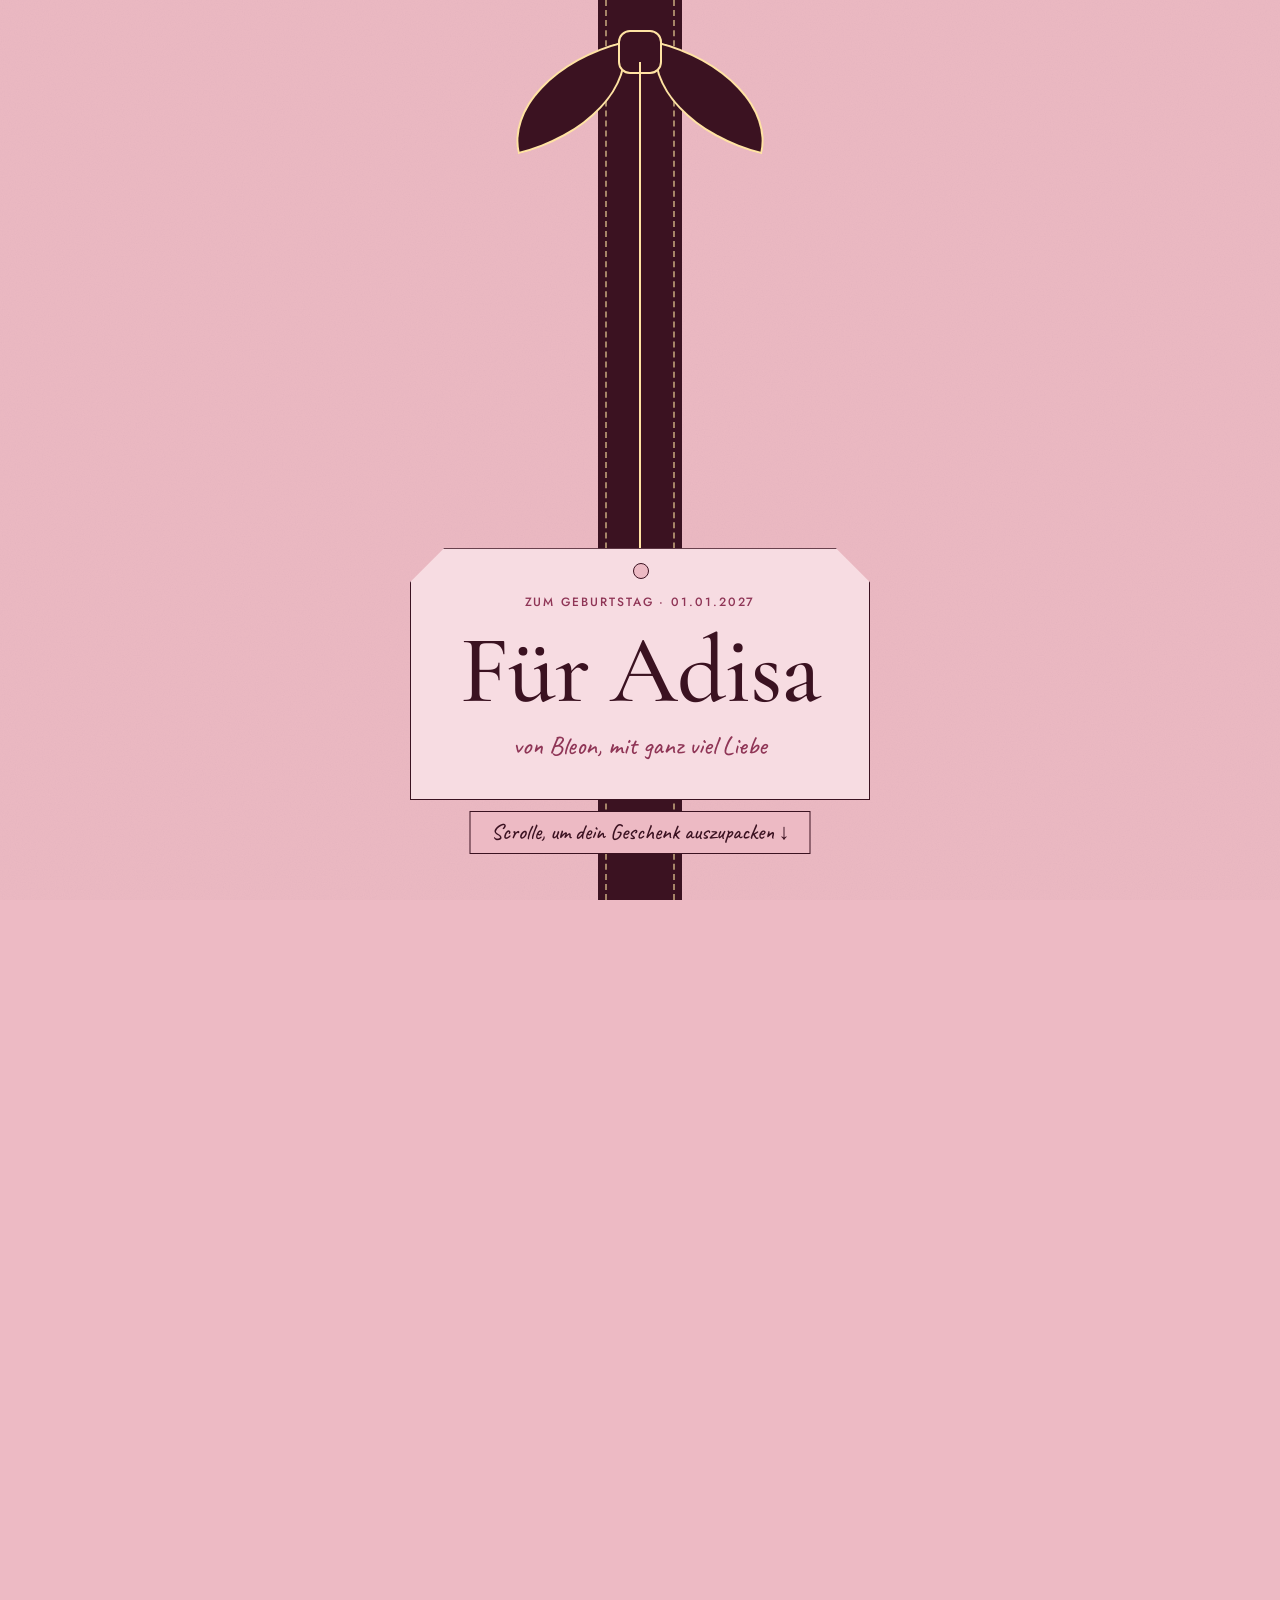
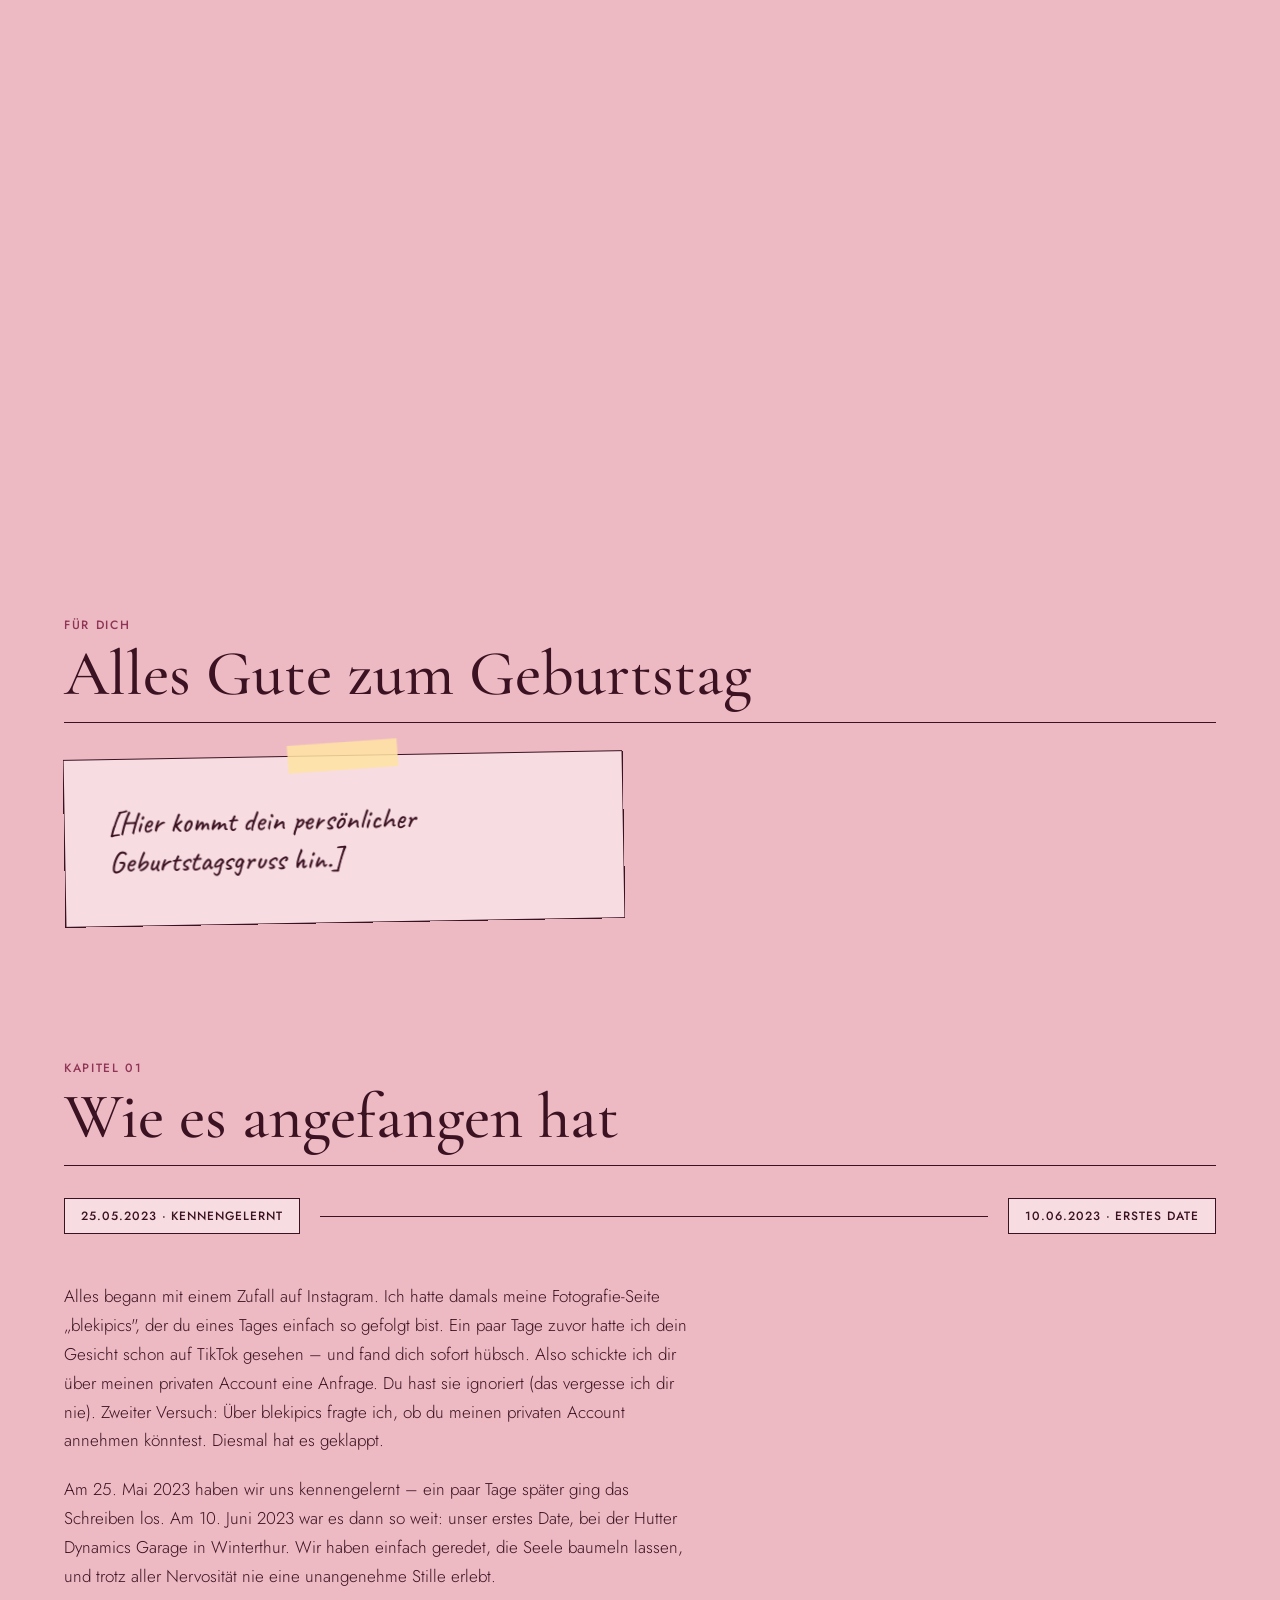
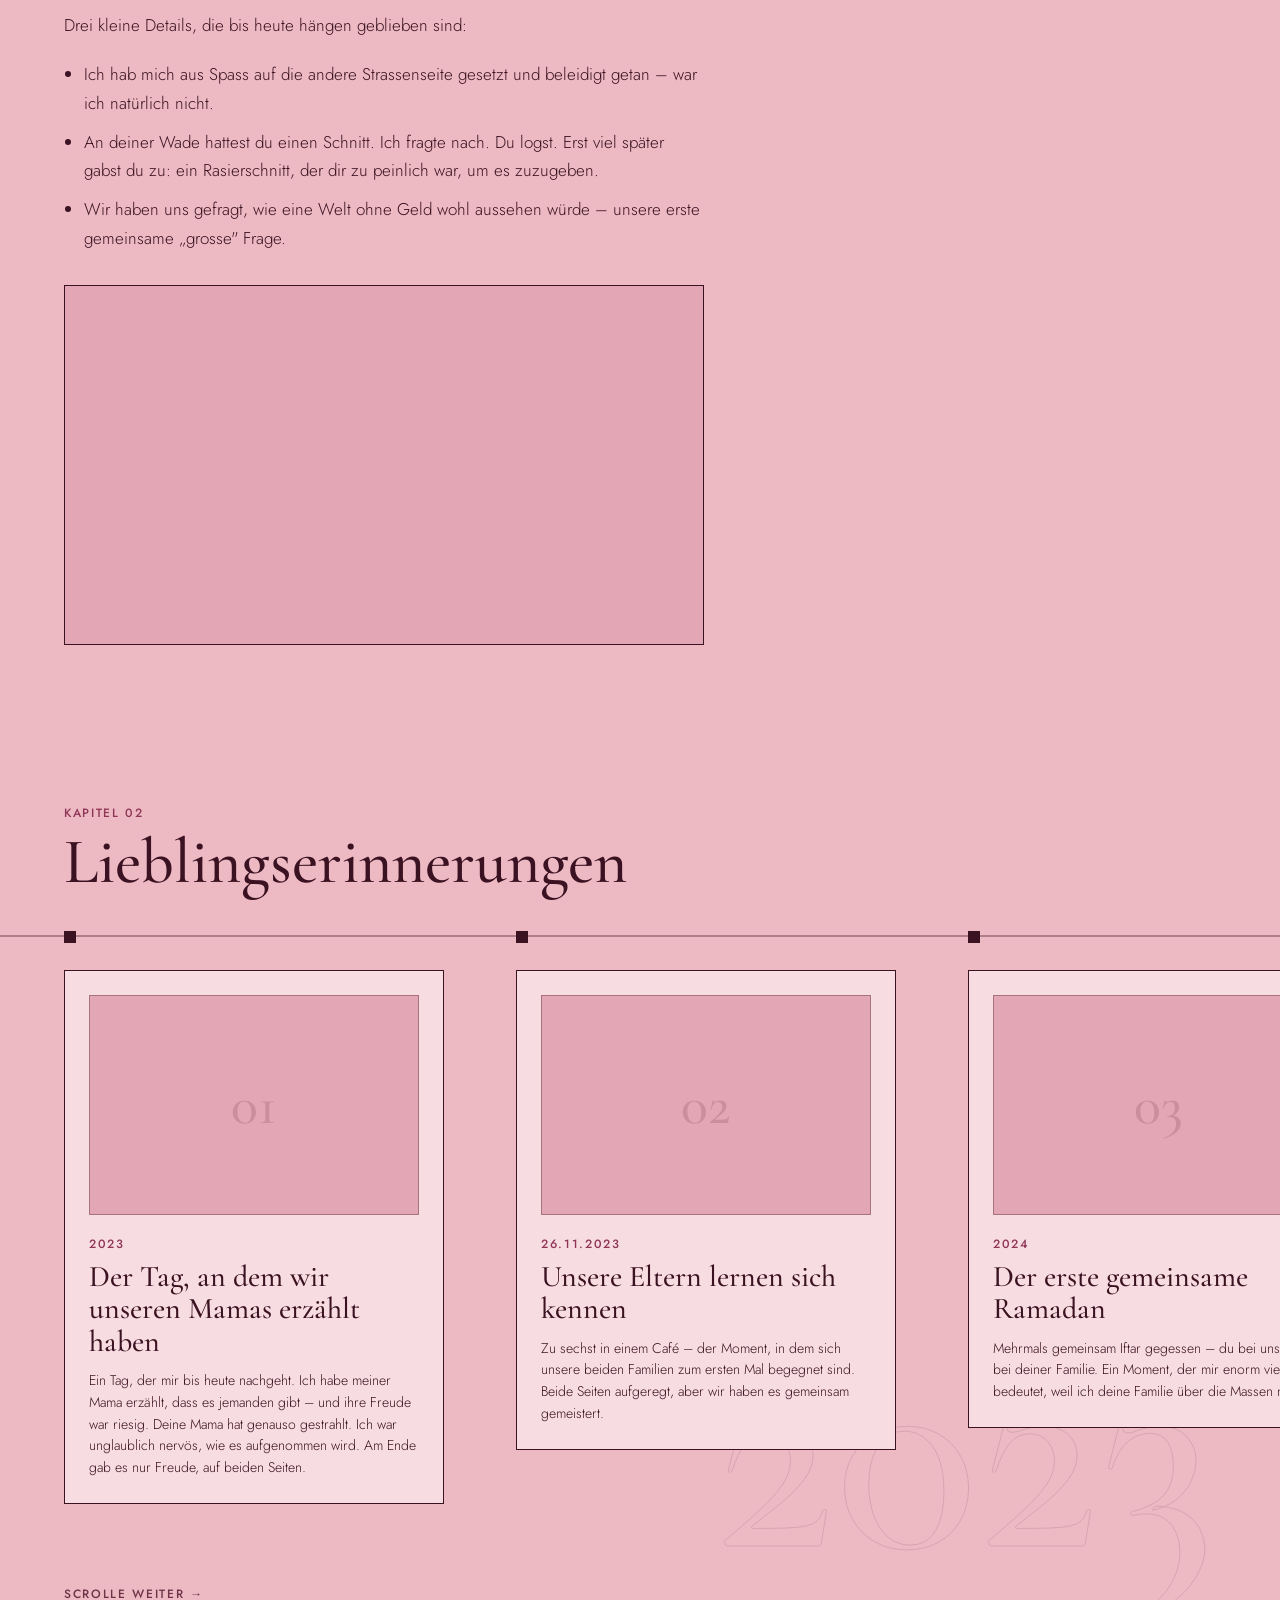
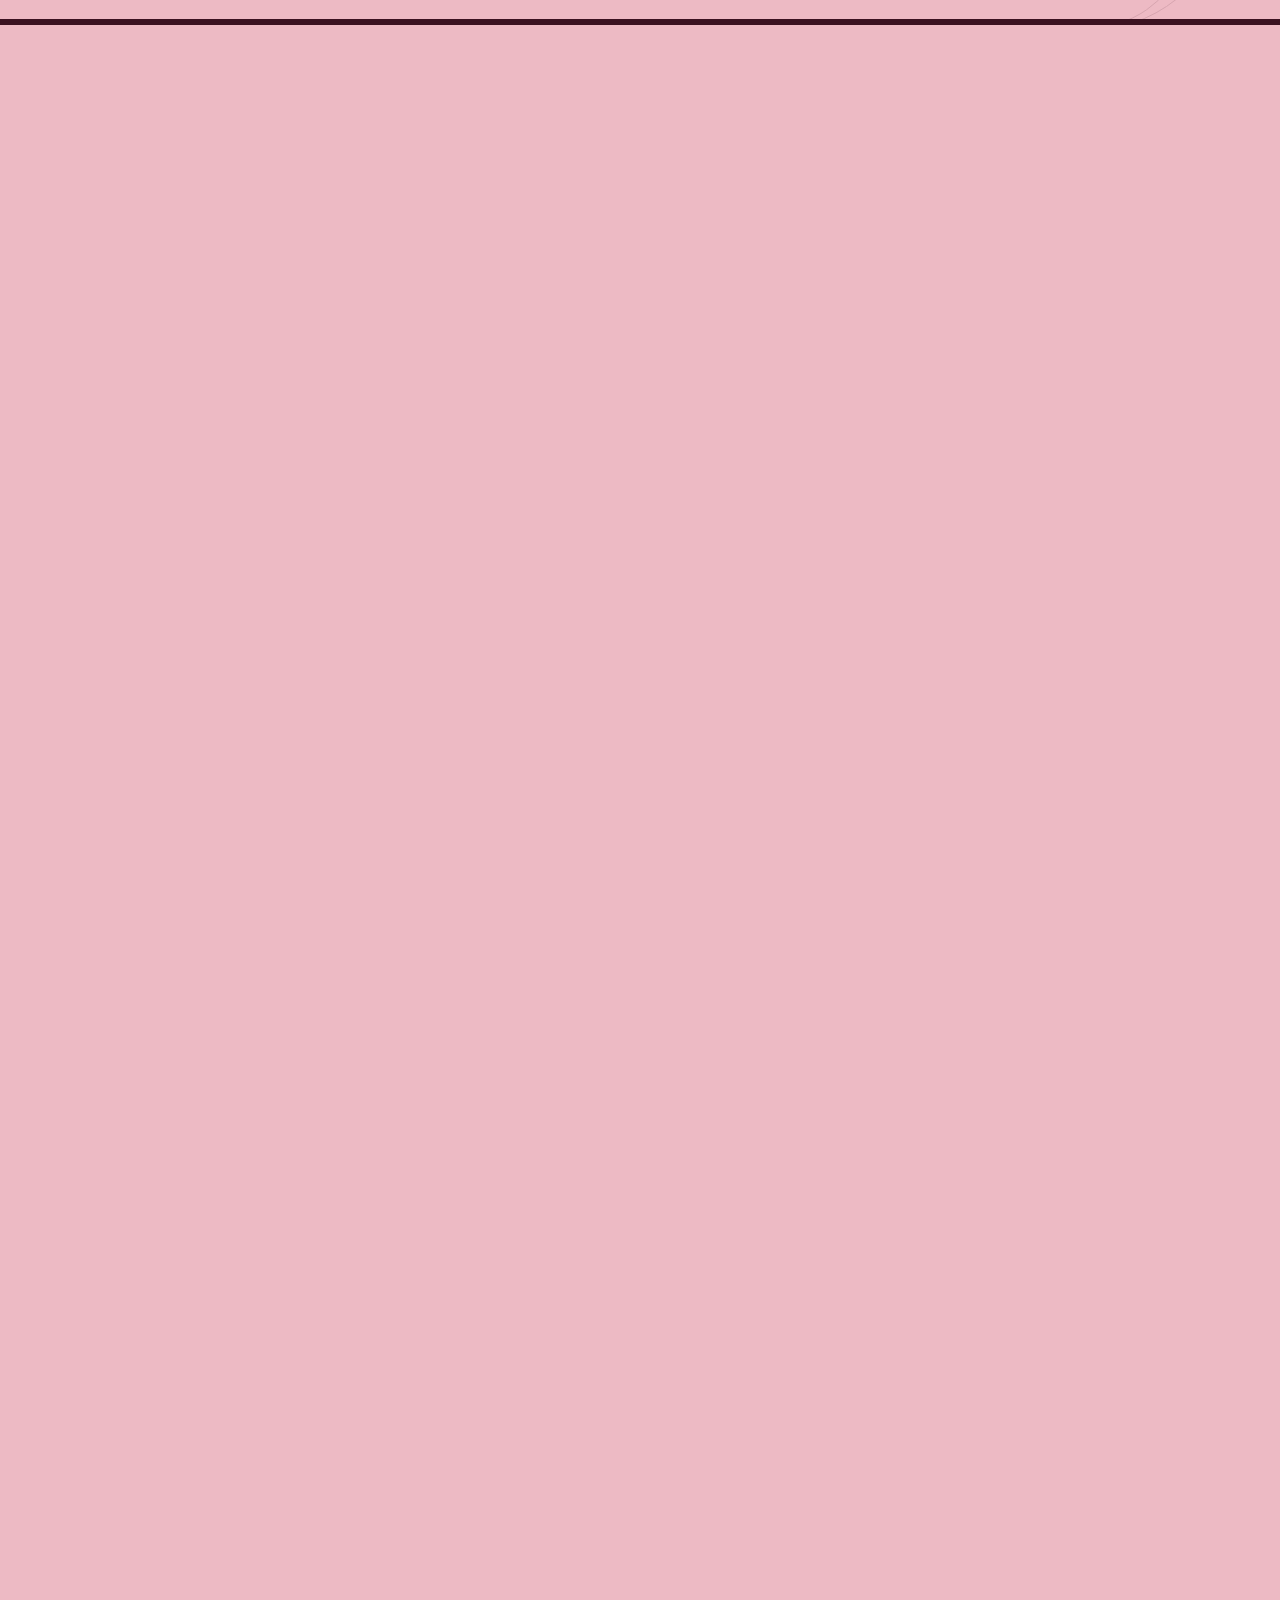
==== commit c85a57c0: "html "ich hab da was für dich" eingefügt." ====
--- a/Birthday/index.html
+++ b/Birthday/index.html
@@ -38,8 +38,30 @@
 
         <p class="hero-more" id="giftHint">Scrolle, um dein Geschenk auszupacken&nbsp;↓</p>
       </header>
+
+      
+      <div class="brief-open" id="briefOpen" aria-hidden="true">
+        <p class="brief-open-hand">Ich hab da was für dich …</p>
+        <span class="brief-open-arrow">↓</span>
+      </div>
+      
     </div>
   </section>
+
+  
+  <section class="chapter" id="geburtstagsgruss">
+    <p class="chapter-eyebrow">Für dich</p>
+    <h2 class="chapter-title">Alles Gute zum Geburtstag</h2>
+    <div class="chapter-rule"></div>
+    <div class="note-card">
+      <p class="note-text">[Hier kommt dein persönlicher Geburtstagsgruss hin.]</p>
+    </div>
+  </section>
+
+  <section class="chapter" id="anfang">
+    <p class="chapter-eyebrow">Kapitel 01</p>
+    <h2 class="chapter-title">Wie es angefangen hat</h2>
+    <div class="chapter-rule"></div>
 
     <div class="timeline">
       <span class="timeline-tag">25.05.2023 · Kennengelernt</span>
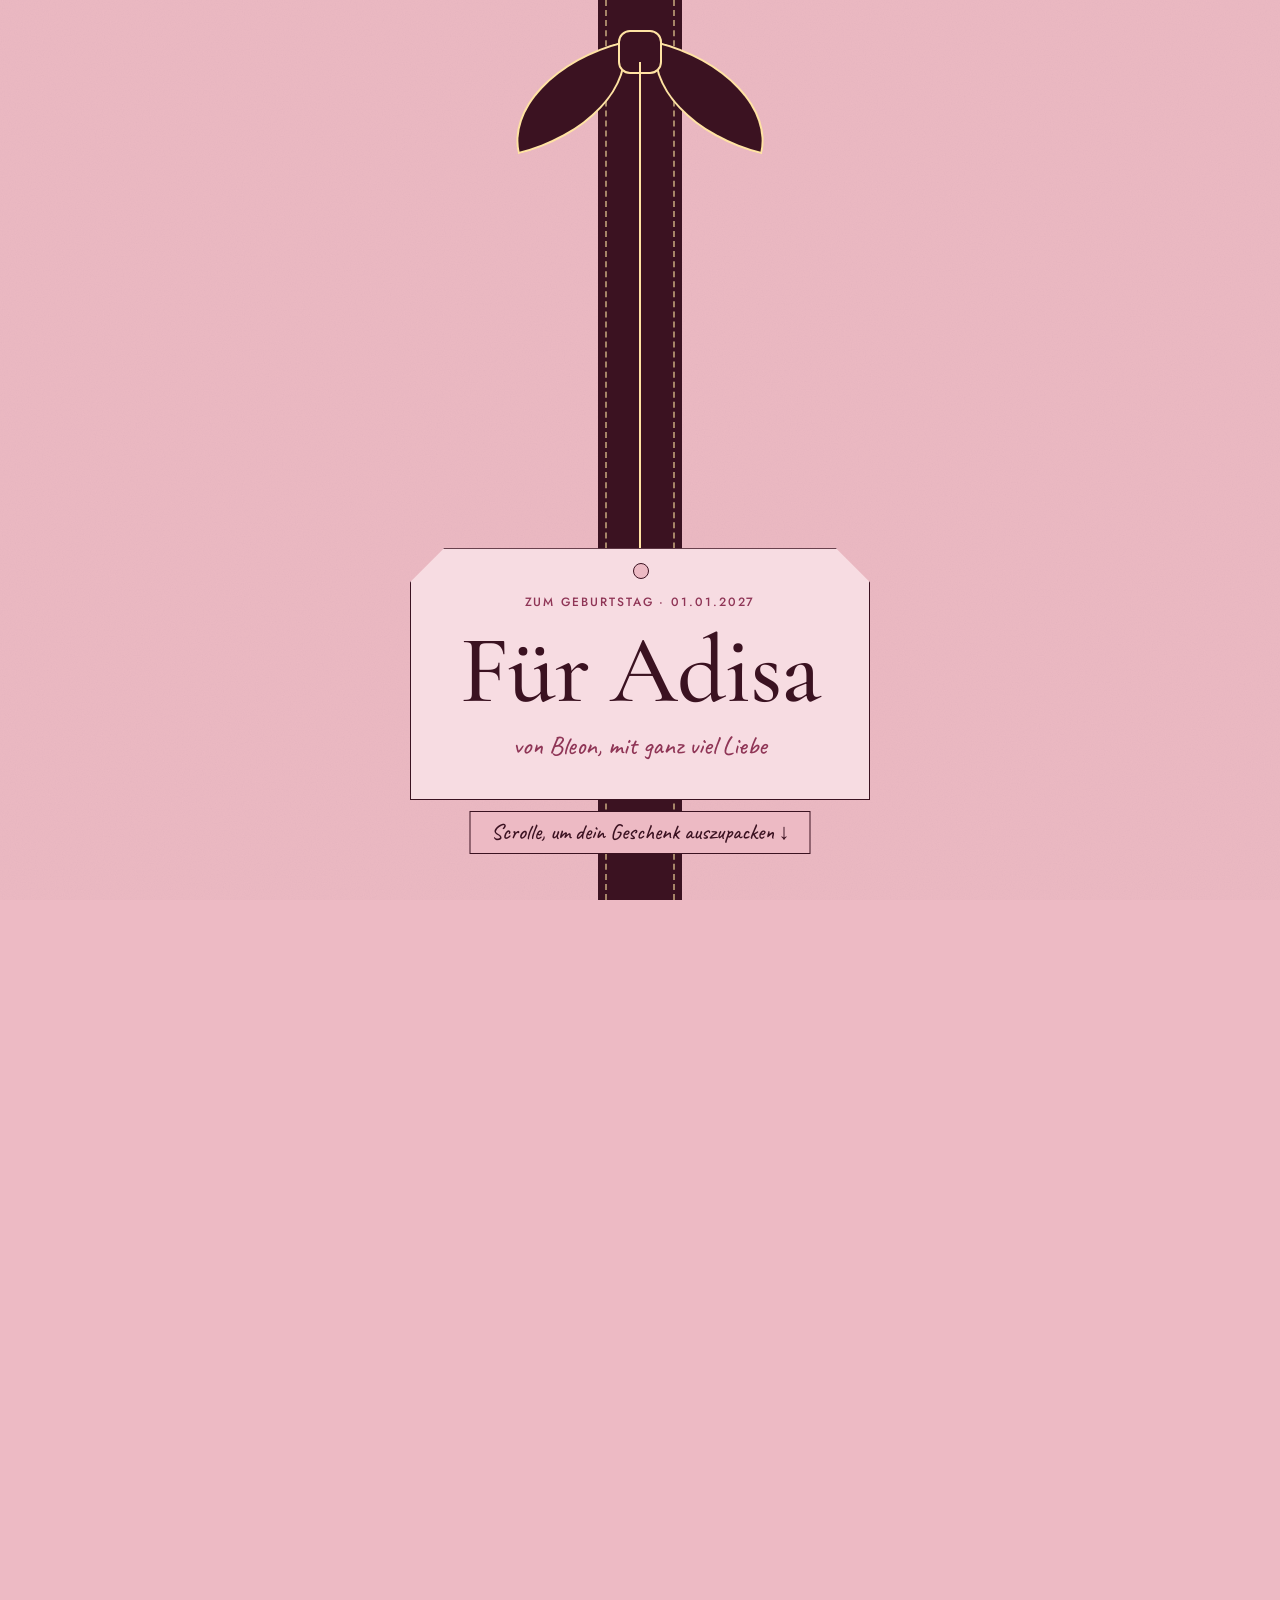
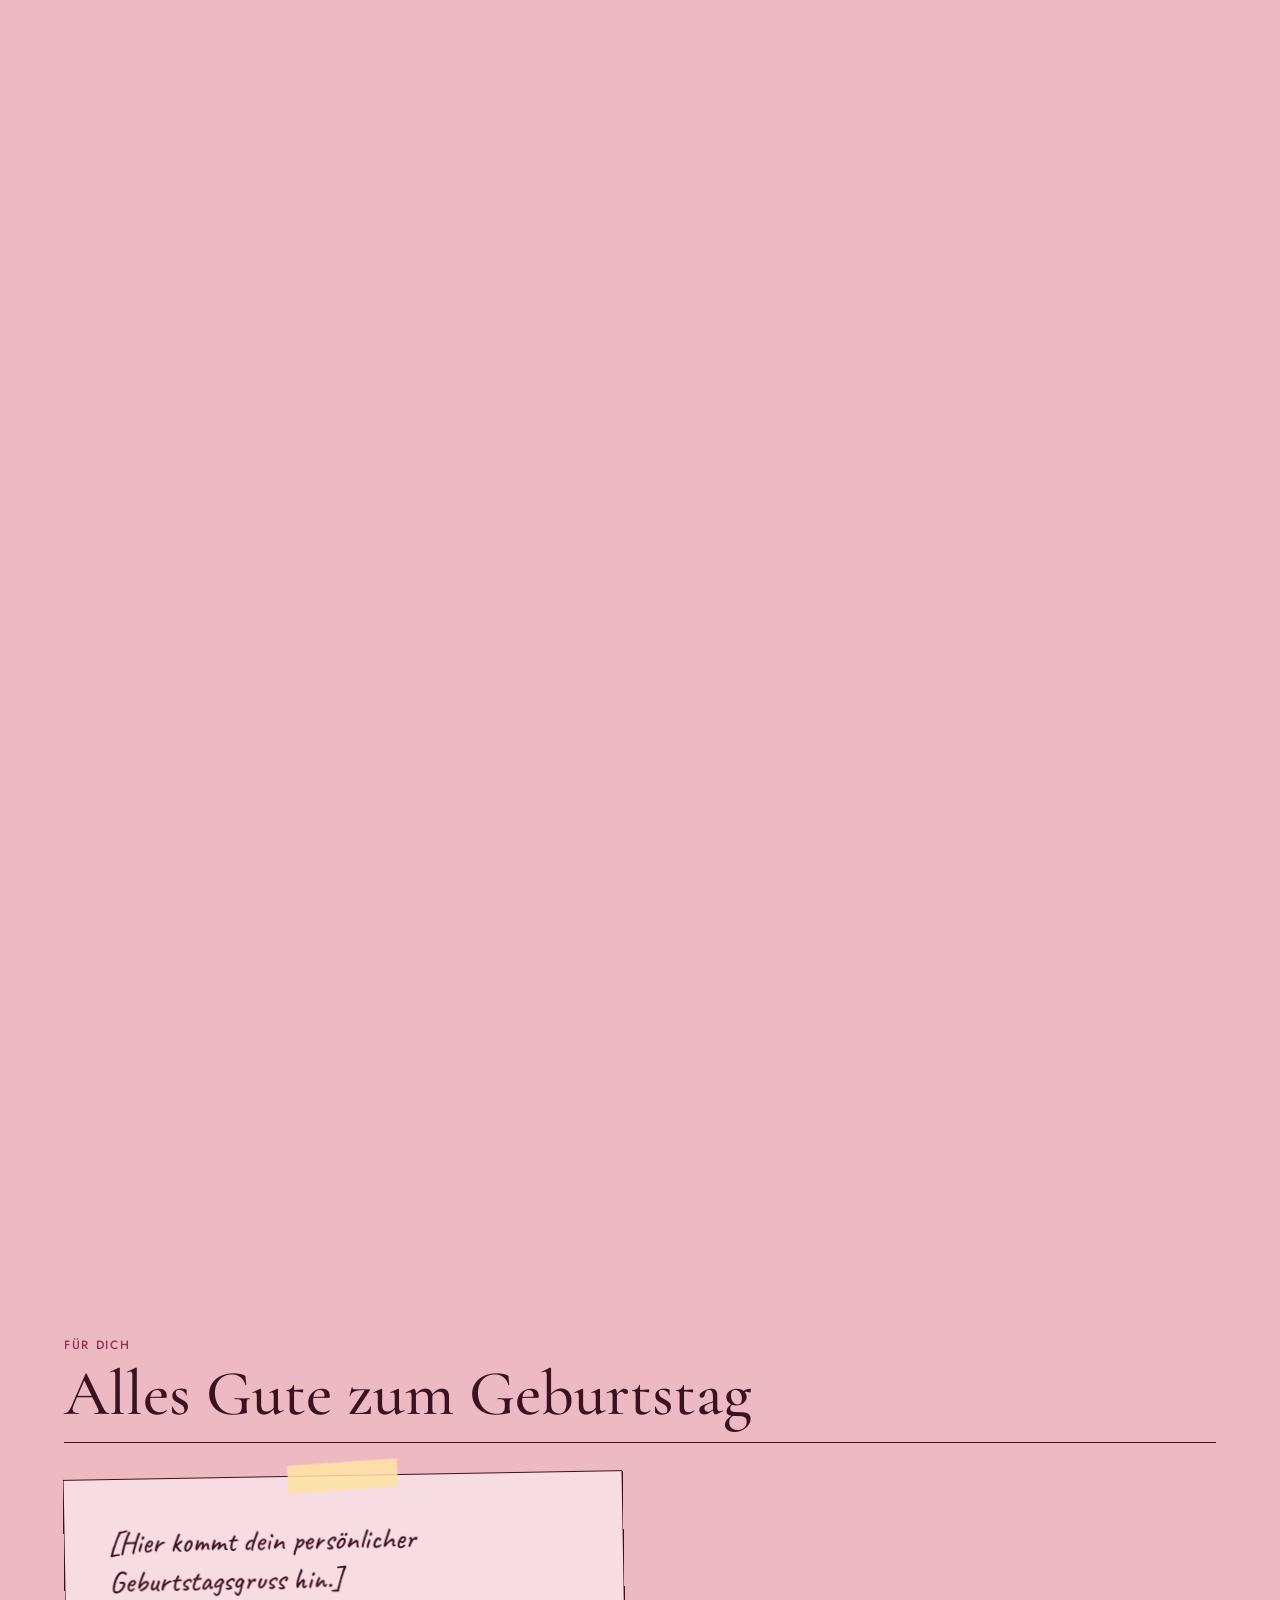
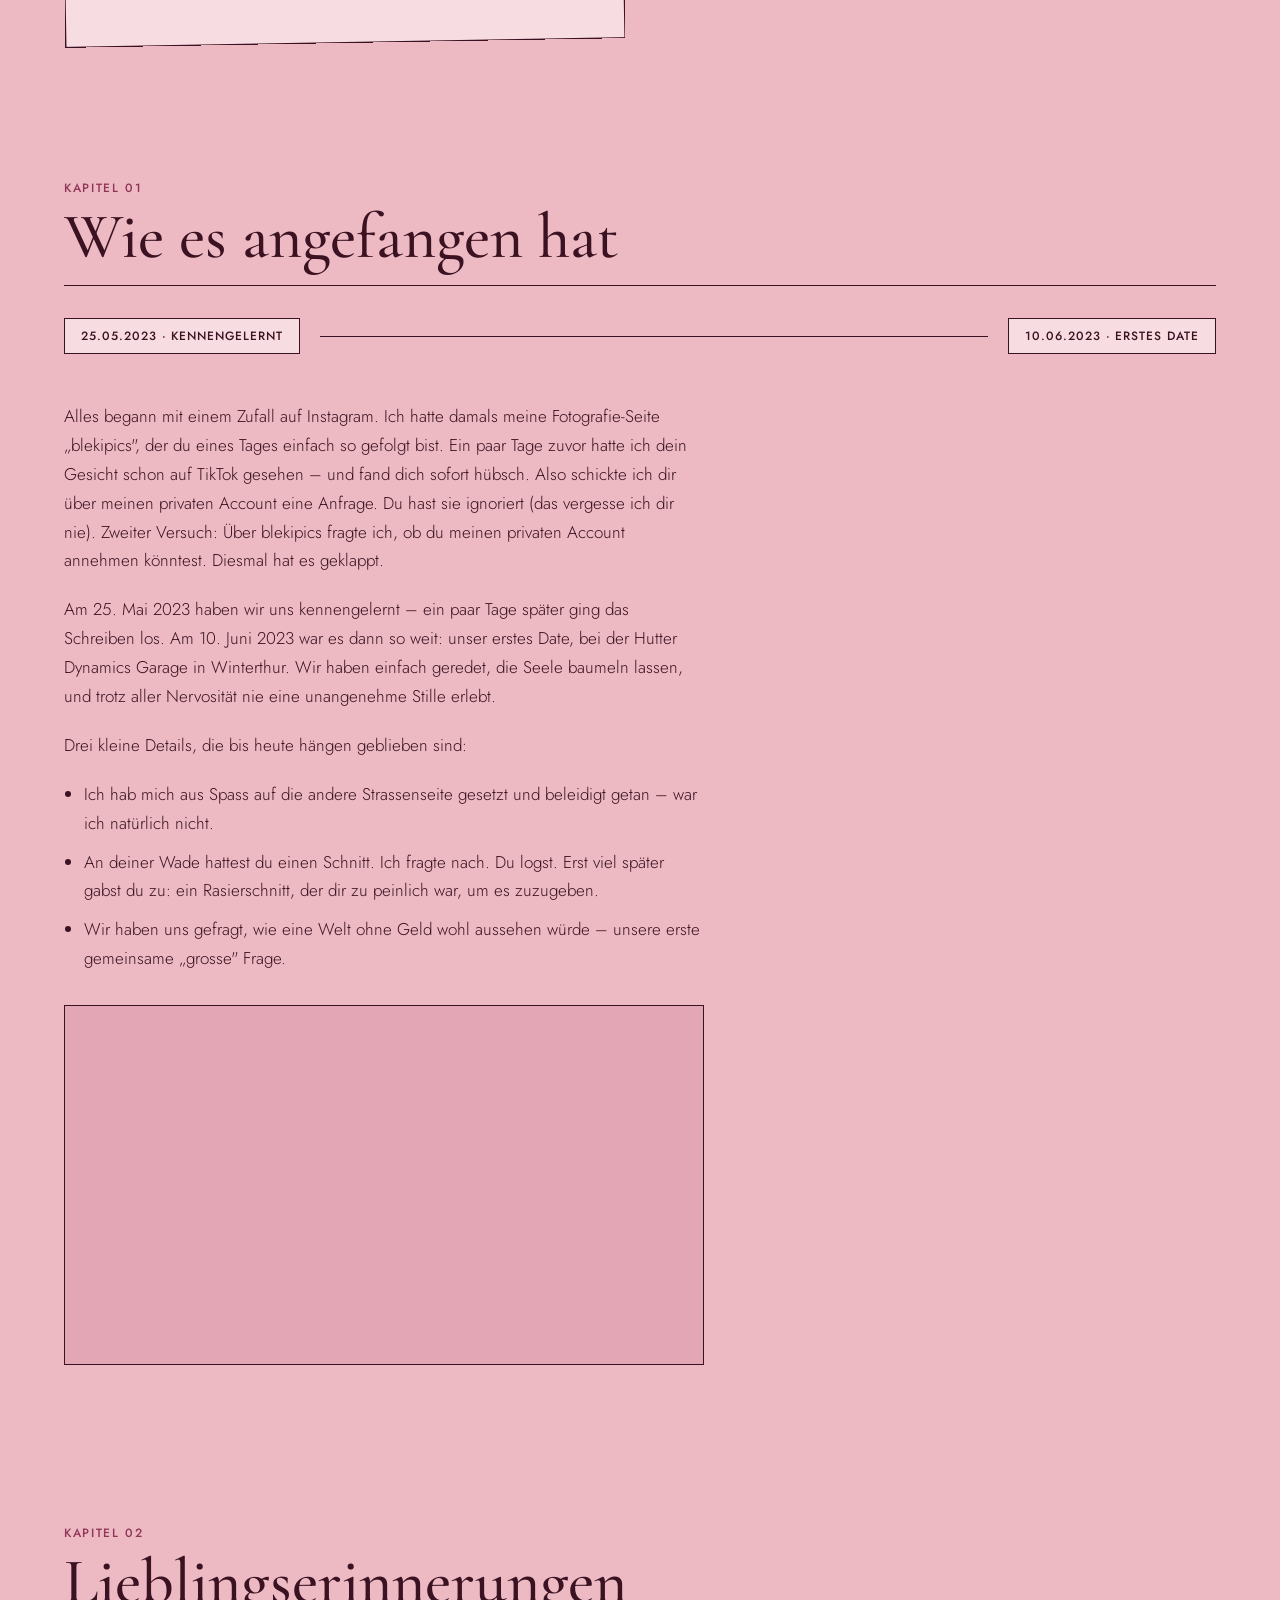
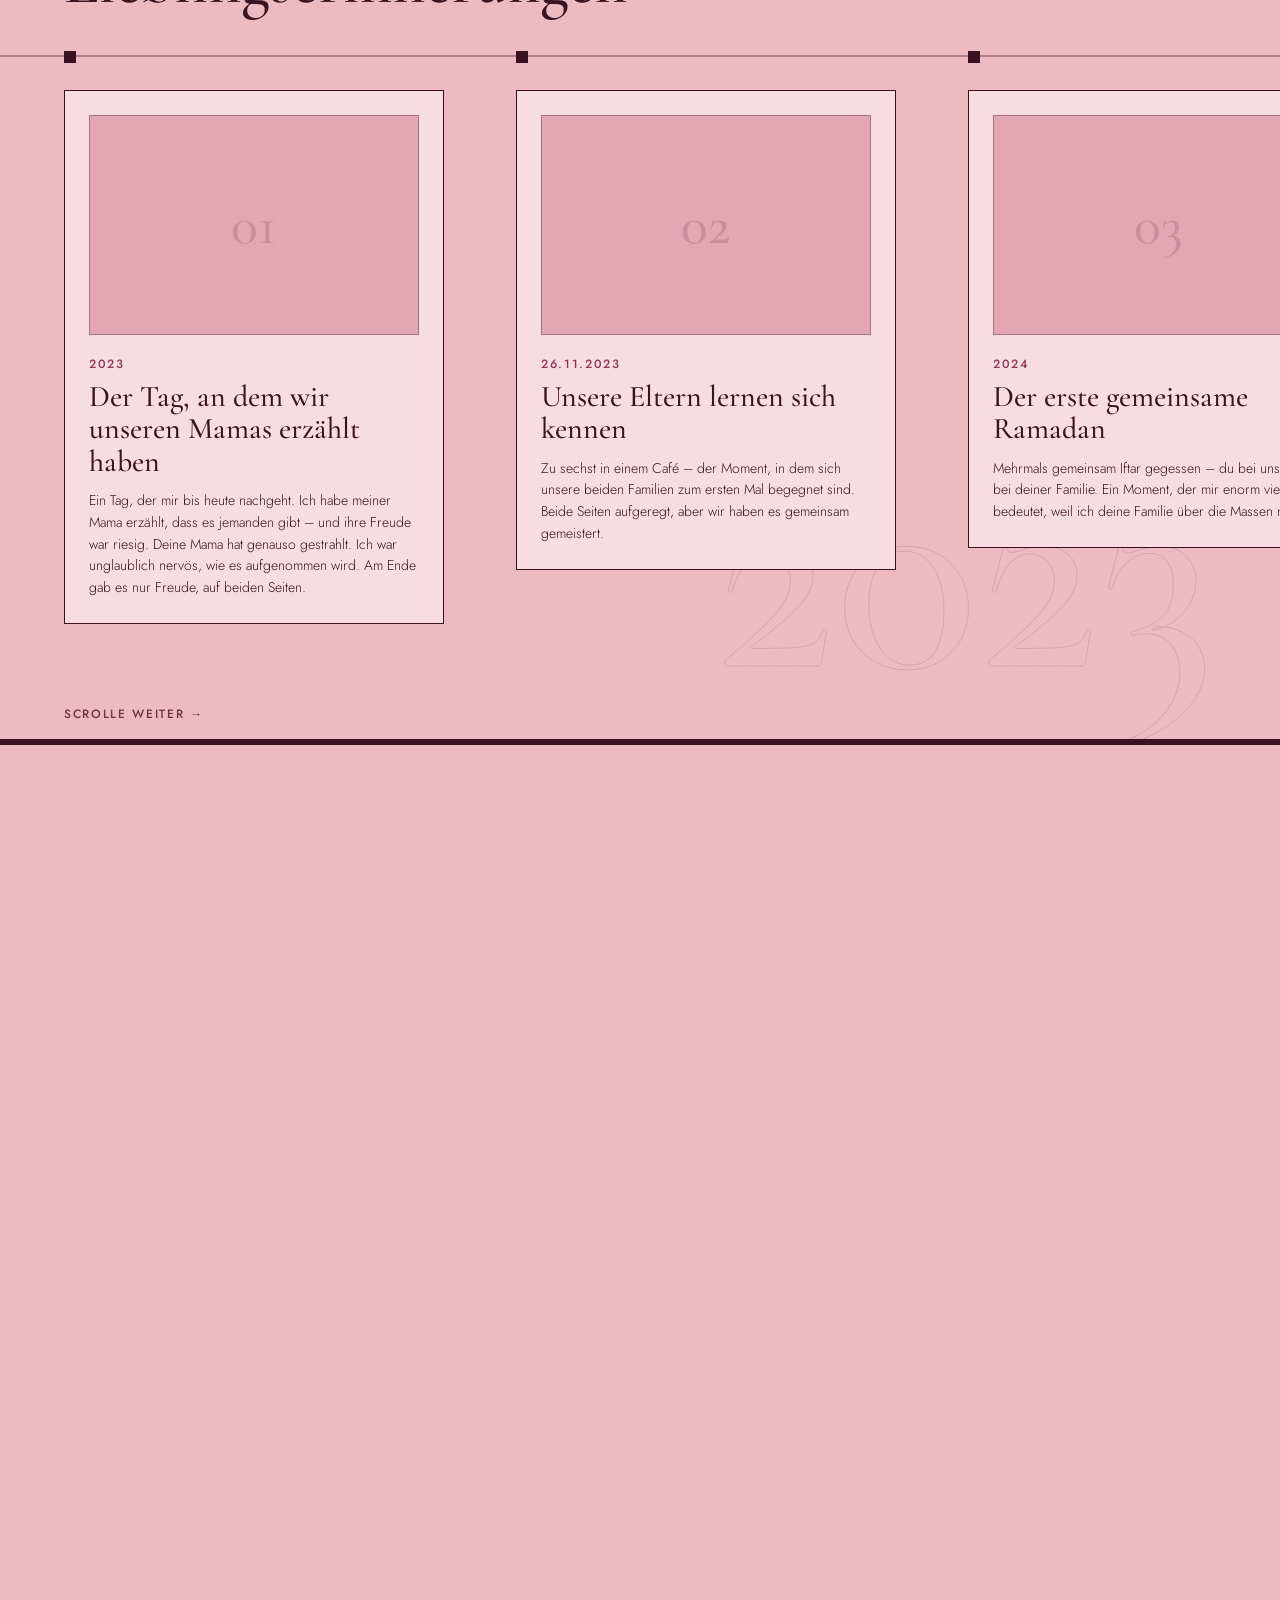
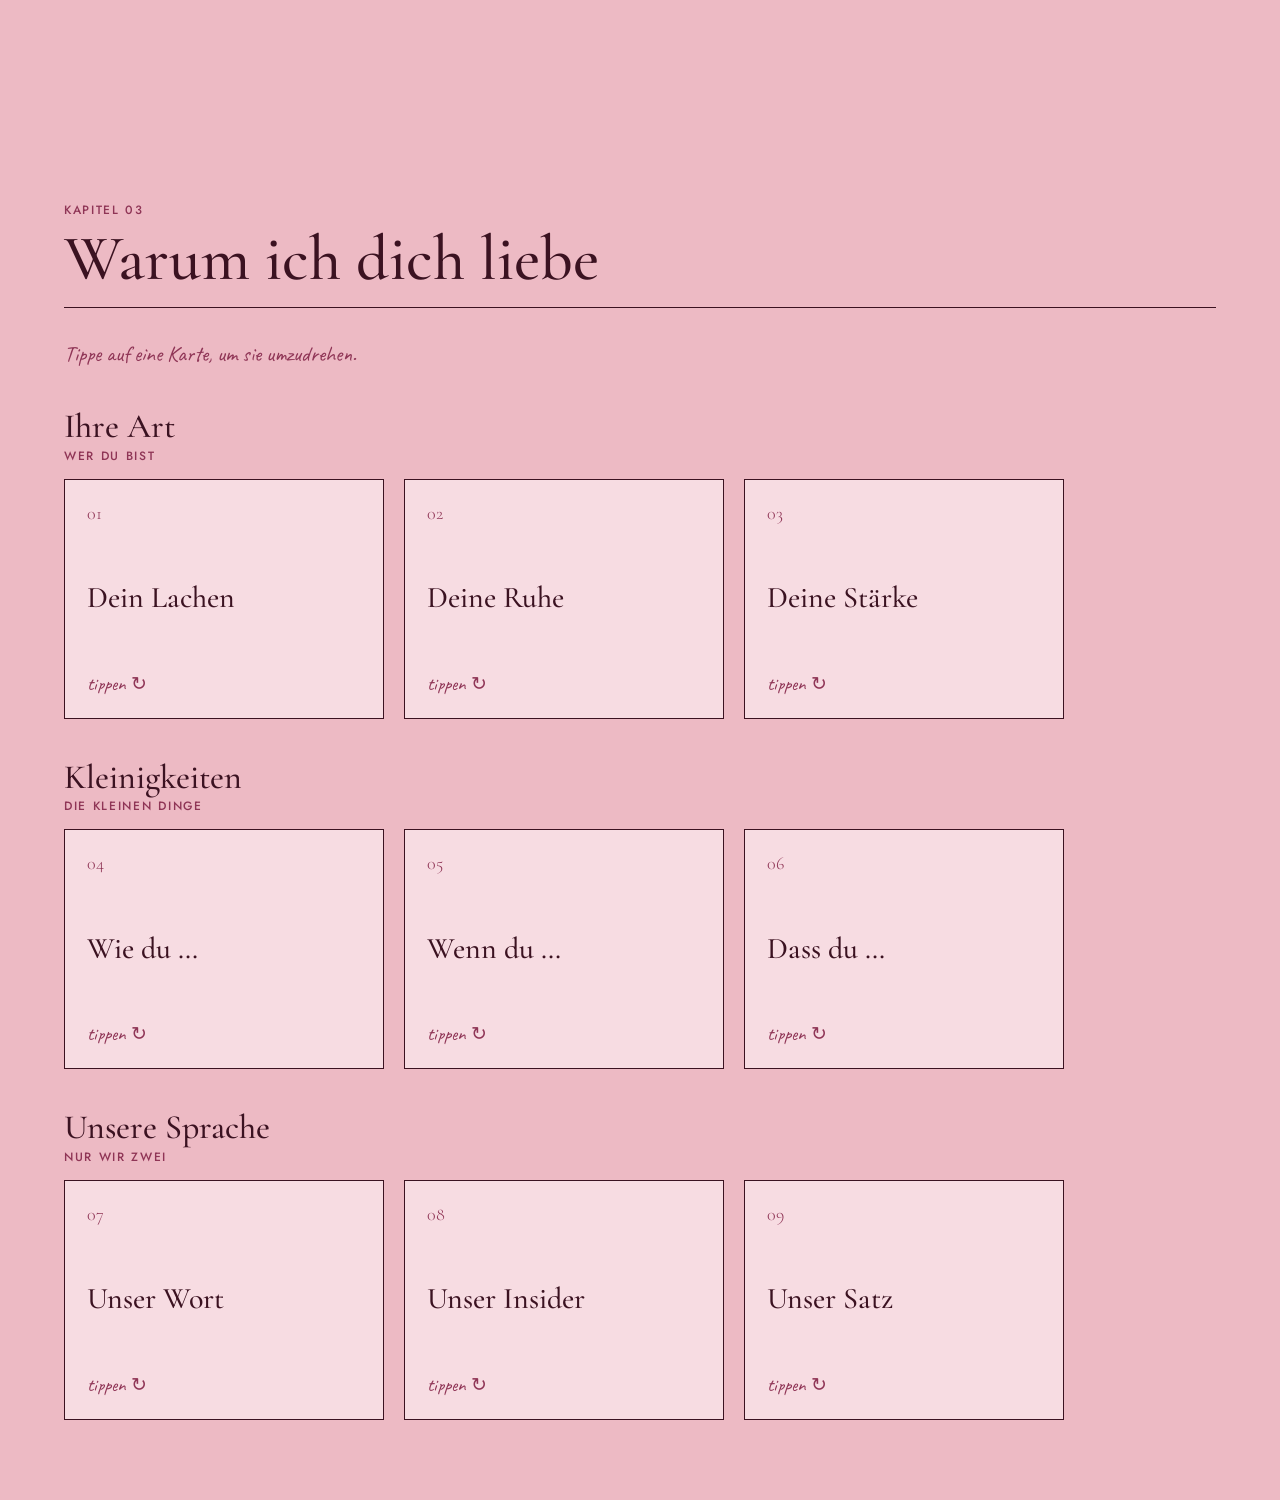
==== commit 096394d9: "kärtchen zum umdrehen eingefügt." ====
--- a/Birthday/index.html
+++ b/Birthday/index.html
@@ -44,7 +44,7 @@
         <p class="brief-open-hand">Ich hab da was für dich …</p>
         <span class="brief-open-arrow">↓</span>
       </div>
-      
+
     </div>
   </section>
 
@@ -188,6 +188,133 @@
     </div>
   </section>
 
+  <section class="chapter" id="warum">
+    <p class="chapter-eyebrow">Kapitel 03</p>
+    <h2 class="chapter-title">Warum ich dich liebe</h2>
+    <div class="chapter-rule"></div>
+    <p class="why-intro">Tippe auf eine Karte, um sie umzudrehen.</p>
+
+    <h3 class="why-group">Ihre Art <span>Wer du bist</span></h3>
+    <div class="why-grid">
+      <button class="flip" type="button" aria-pressed="false">
+        <span class="flip-inner">
+          <span class="flip-face flip-front">
+            <span class="flip-num">01</span>
+            <span class="flip-title">Dein Lachen</span>
+            <span class="flip-tap">tippen ↻</span>
+          </span>
+          <span class="flip-face flip-back">
+            <span class="flip-text">[Hier kommt dein Text hin.]</span>
+          </span>
+        </span>
+      </button>
+      <button class="flip" type="button" aria-pressed="false">
+        <span class="flip-inner">
+          <span class="flip-face flip-front">
+            <span class="flip-num">02</span>
+            <span class="flip-title">Deine Ruhe</span>
+            <span class="flip-tap">tippen ↻</span>
+          </span>
+          <span class="flip-face flip-back">
+            <span class="flip-text">[Hier kommt dein Text hin.]</span>
+          </span>
+        </span>
+      </button>
+      <button class="flip" type="button" aria-pressed="false">
+        <span class="flip-inner">
+          <span class="flip-face flip-front">
+            <span class="flip-num">03</span>
+            <span class="flip-title">Deine Stärke</span>
+            <span class="flip-tap">tippen ↻</span>
+          </span>
+          <span class="flip-face flip-back">
+            <span class="flip-text">[Hier kommt dein Text hin.]</span>
+          </span>
+        </span>
+      </button>
+    </div>
+
+    <h3 class="why-group">Kleinigkeiten <span>Die kleinen Dinge</span></h3>
+    <div class="why-grid">
+      <button class="flip" type="button" aria-pressed="false">
+        <span class="flip-inner">
+          <span class="flip-face flip-front">
+            <span class="flip-num">04</span>
+            <span class="flip-title">Wie du …</span>
+            <span class="flip-tap">tippen ↻</span>
+          </span>
+          <span class="flip-face flip-back">
+            <span class="flip-text">[Hier kommt dein Text hin.]</span>
+          </span>
+        </span>
+      </button>
+      <button class="flip" type="button" aria-pressed="false">
+        <span class="flip-inner">
+          <span class="flip-face flip-front">
+            <span class="flip-num">05</span>
+            <span class="flip-title">Wenn du …</span>
+            <span class="flip-tap">tippen ↻</span>
+          </span>
+          <span class="flip-face flip-back">
+            <span class="flip-text">[Hier kommt dein Text hin.]</span>
+          </span>
+        </span>
+      </button>
+      <button class="flip" type="button" aria-pressed="false">
+        <span class="flip-inner">
+          <span class="flip-face flip-front">
+            <span class="flip-num">06</span>
+            <span class="flip-title">Dass du …</span>
+            <span class="flip-tap">tippen ↻</span>
+          </span>
+          <span class="flip-face flip-back">
+            <span class="flip-text">[Hier kommt dein Text hin.]</span>
+          </span>
+        </span>
+      </button>
+    </div>
+
+    <h3 class="why-group">Unsere Sprache <span>Nur wir zwei</span></h3>
+    <div class="why-grid">
+      <button class="flip" type="button" aria-pressed="false">
+        <span class="flip-inner">
+          <span class="flip-face flip-front">
+            <span class="flip-num">07</span>
+            <span class="flip-title">Unser Wort</span>
+            <span class="flip-tap">tippen ↻</span>
+          </span>
+          <span class="flip-face flip-back">
+            <span class="flip-text">[Hier kommt dein Text hin.]</span>
+          </span>
+        </span>
+      </button>
+      <button class="flip" type="button" aria-pressed="false">
+        <span class="flip-inner">
+          <span class="flip-face flip-front">
+            <span class="flip-num">08</span>
+            <span class="flip-title">Unser Insider</span>
+            <span class="flip-tap">tippen ↻</span>
+          </span>
+          <span class="flip-face flip-back">
+            <span class="flip-text">[Hier kommt dein Text hin.]</span>
+          </span>
+        </span>
+      </button>
+      <button class="flip" type="button" aria-pressed="false">
+        <span class="flip-inner">
+          <span class="flip-face flip-front">
+            <span class="flip-num">09</span>
+            <span class="flip-title">Unser Satz</span>
+            <span class="flip-tap">tippen ↻</span>
+          </span>
+          <span class="flip-face flip-back">
+            <span class="flip-text">[Hier kommt dein Text hin.]</span>
+          </span>
+        </span>
+      </button>
+    </div>
+  </section>
+
 </div>
 
 <script src="script.js"></script>
--- a/Birthday/style.css
+++ b/Birthday/style.css
@@ -235,7 +235,7 @@
 /* Intro-Bühne: nur mit JavaScript angeheftet, sonst ganz normales Hero */
 .brief-stage { position: relative; }
 
-html.js-intro .brief { height: 240vh; }
+html.js-intro .brief { height: 320vh; }
 
 html.js-intro .brief-stage {
   position: sticky;
@@ -248,6 +248,44 @@
 html.js-intro .brief-stage .hero {
   min-height: 0;
   height: 100%;
+}
+
+/* Der ruhige Moment nach dem Auspacken */
+.brief-open {
+  position: absolute;
+  inset: 0;
+  z-index: 4;
+  display: none;
+  flex-direction: column;
+  align-items: center;
+  justify-content: center;
+  gap: 12px;
+  padding: 0 var(--gutter);
+  text-align: center;
+  pointer-events: none;
+  opacity: 0;
+}
+
+html.js-intro .brief-open { display: flex; }
+
+.brief-open-hand {
+  margin: 0;
+  font-family: var(--font-hand);
+  font-size: clamp(34px, 7vw, 64px);
+  font-weight: 500;
+  line-height: 1.1;
+  color: var(--cherry);
+}
+
+.brief-open-arrow {
+  font-size: 28px;
+  color: var(--cherry-soft);
+  animation: nudge 1.6s ease-in-out infinite;
+}
+
+@keyframes nudge {
+  0%, 100% { transform: translateY(0); }
+  50% { transform: translateY(8px); }
 }
 
 /* ============ Kapitel ============ */
@@ -569,3 +607,114 @@
   .memory-title { font-size: 24px; }
   .memory-text { font-size: 13px; }
 }
+
+/* ============ Warum ich dich liebe: Karten zum Umdrehen ============ */
+.why-intro {
+  margin: 0 0 8px;
+  font-family: var(--font-hand);
+  font-size: 22px;
+  color: var(--cherry-soft);
+}
+
+.why-group {
+  margin: 40px 0 16px;
+  font-family: var(--font-display);
+  font-size: clamp(26px, 5vw, 34px);
+  font-weight: 500;
+  line-height: 1.1;
+}
+
+.why-group span {
+  display: block;
+  margin-top: 4px;
+  font-family: var(--font-sans);
+  font-size: 12px;
+  font-weight: 500;
+  letter-spacing: 0.14em;
+  text-transform: uppercase;
+  color: var(--cherry-soft);
+}
+
+.why-grid {
+  display: grid;
+  grid-template-columns: repeat(auto-fit, minmax(240px, 1fr));
+  gap: 20px;
+  max-width: 1000px;
+}
+
+.flip {
+  display: block;
+  padding: 0;
+  border: 0;
+  background: none;
+  font: inherit;
+  color: inherit;
+  text-align: left;
+  cursor: pointer;
+  perspective: 900px;
+  -webkit-tap-highlight-color: transparent;
+}
+
+.flip-inner {
+  position: relative;
+  display: block;
+  min-height: 240px;
+  transition: transform 0.7s cubic-bezier(0.4, 0.2, 0.2, 1);
+  transform-style: preserve-3d;
+}
+
+.flip.is-flipped .flip-inner { transform: rotateY(180deg); }
+
+.flip-face {
+  position: absolute;
+  inset: 0;
+  display: flex;
+  flex-direction: column;
+  padding: 22px;
+  border: 1px solid var(--cherry);
+  -webkit-backface-visibility: hidden;
+  backface-visibility: hidden;
+}
+
+.flip-front {
+  justify-content: space-between;
+  background: var(--card);
+}
+
+.flip:not(.is-flipped):hover .flip-front { box-shadow: 6px 6px 0 var(--cherry); }
+
+.flip-num {
+  font-family: var(--font-display);
+  font-size: 18px;
+  color: var(--cherry-soft);
+}
+
+.flip-title {
+  font-family: var(--font-display);
+  font-size: 30px;
+  font-weight: 500;
+  line-height: 1.05;
+}
+
+.flip-tap {
+  font-family: var(--font-hand);
+  font-size: 19px;
+  color: var(--cherry-soft);
+}
+
+.flip-back {
+  justify-content: center;
+  background: var(--cherry);
+  color: var(--dawn);
+  transform: rotateY(180deg);
+  overflow: auto;
+}
+
+.flip-text {
+  font-size: 15px;
+  line-height: 1.6;
+}
+
+@media (prefers-reduced-motion: reduce) {
+  .flip-inner { transition: none; }
+}
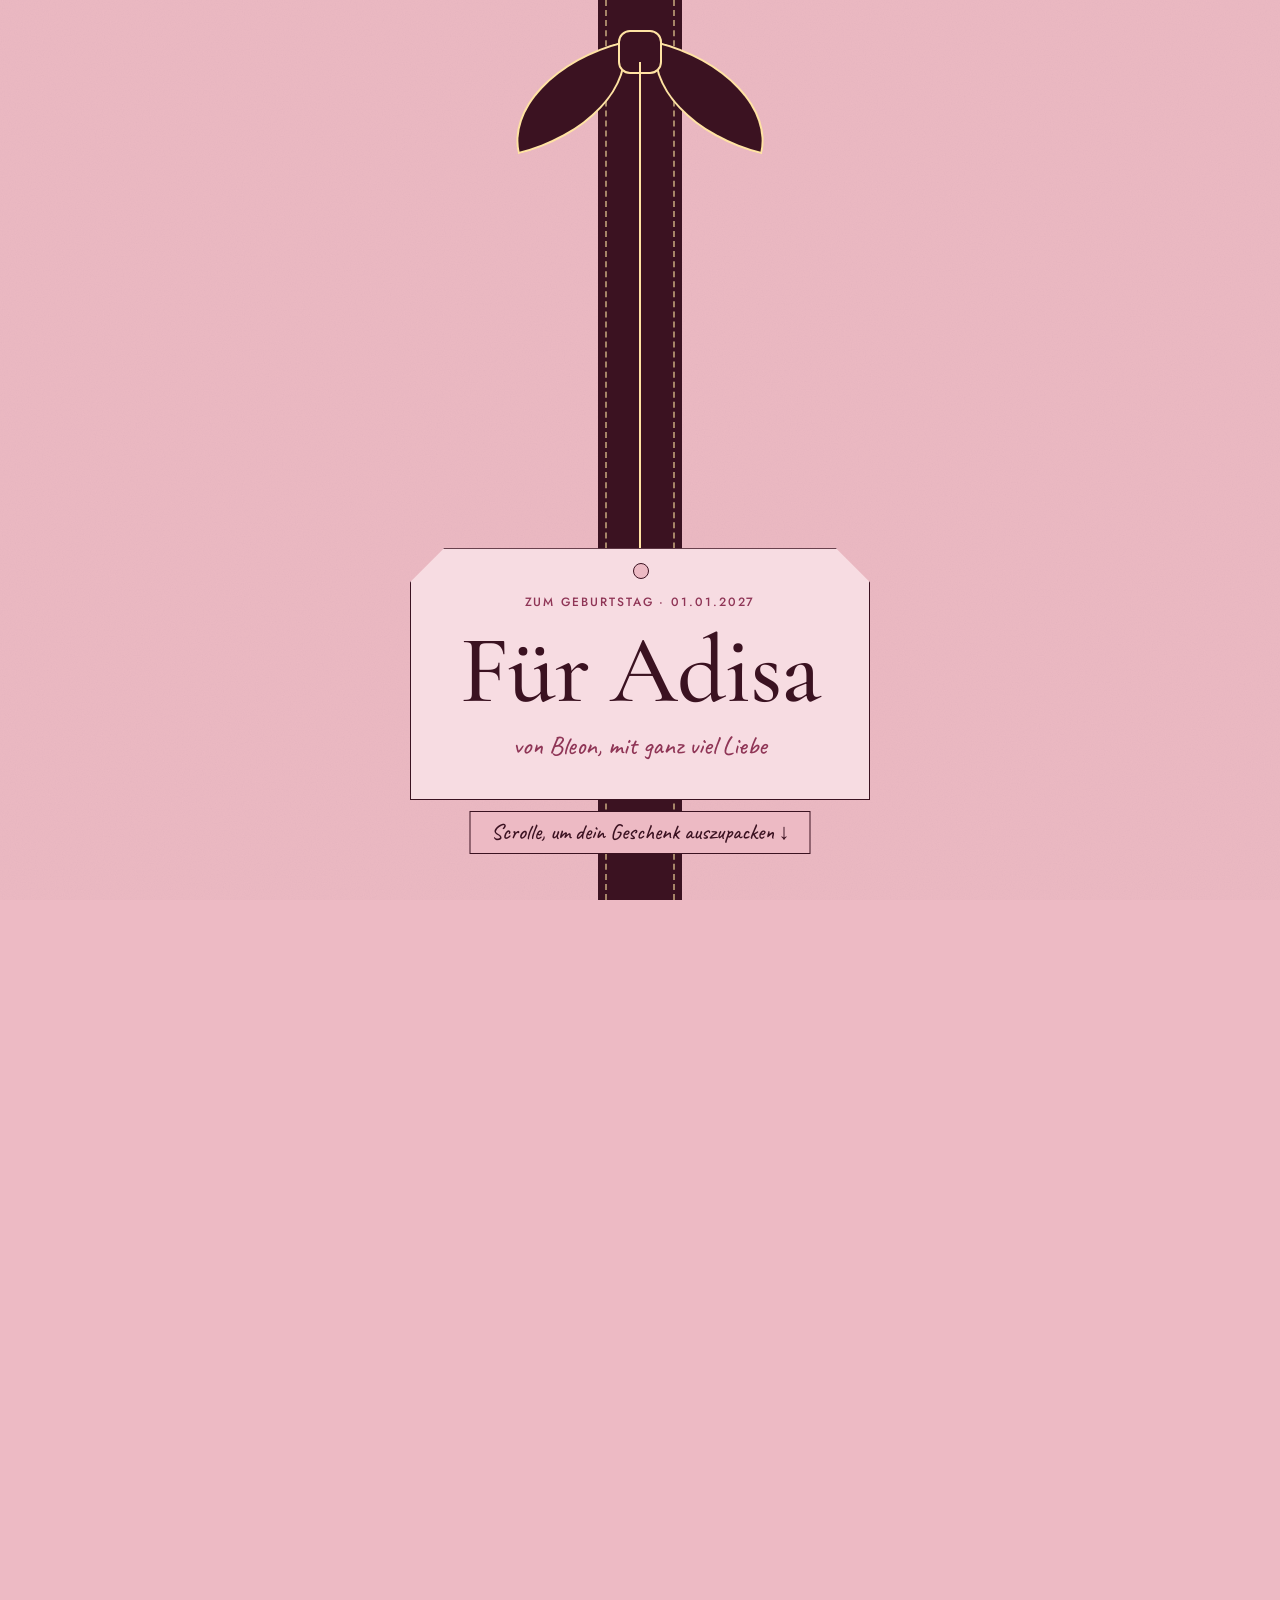
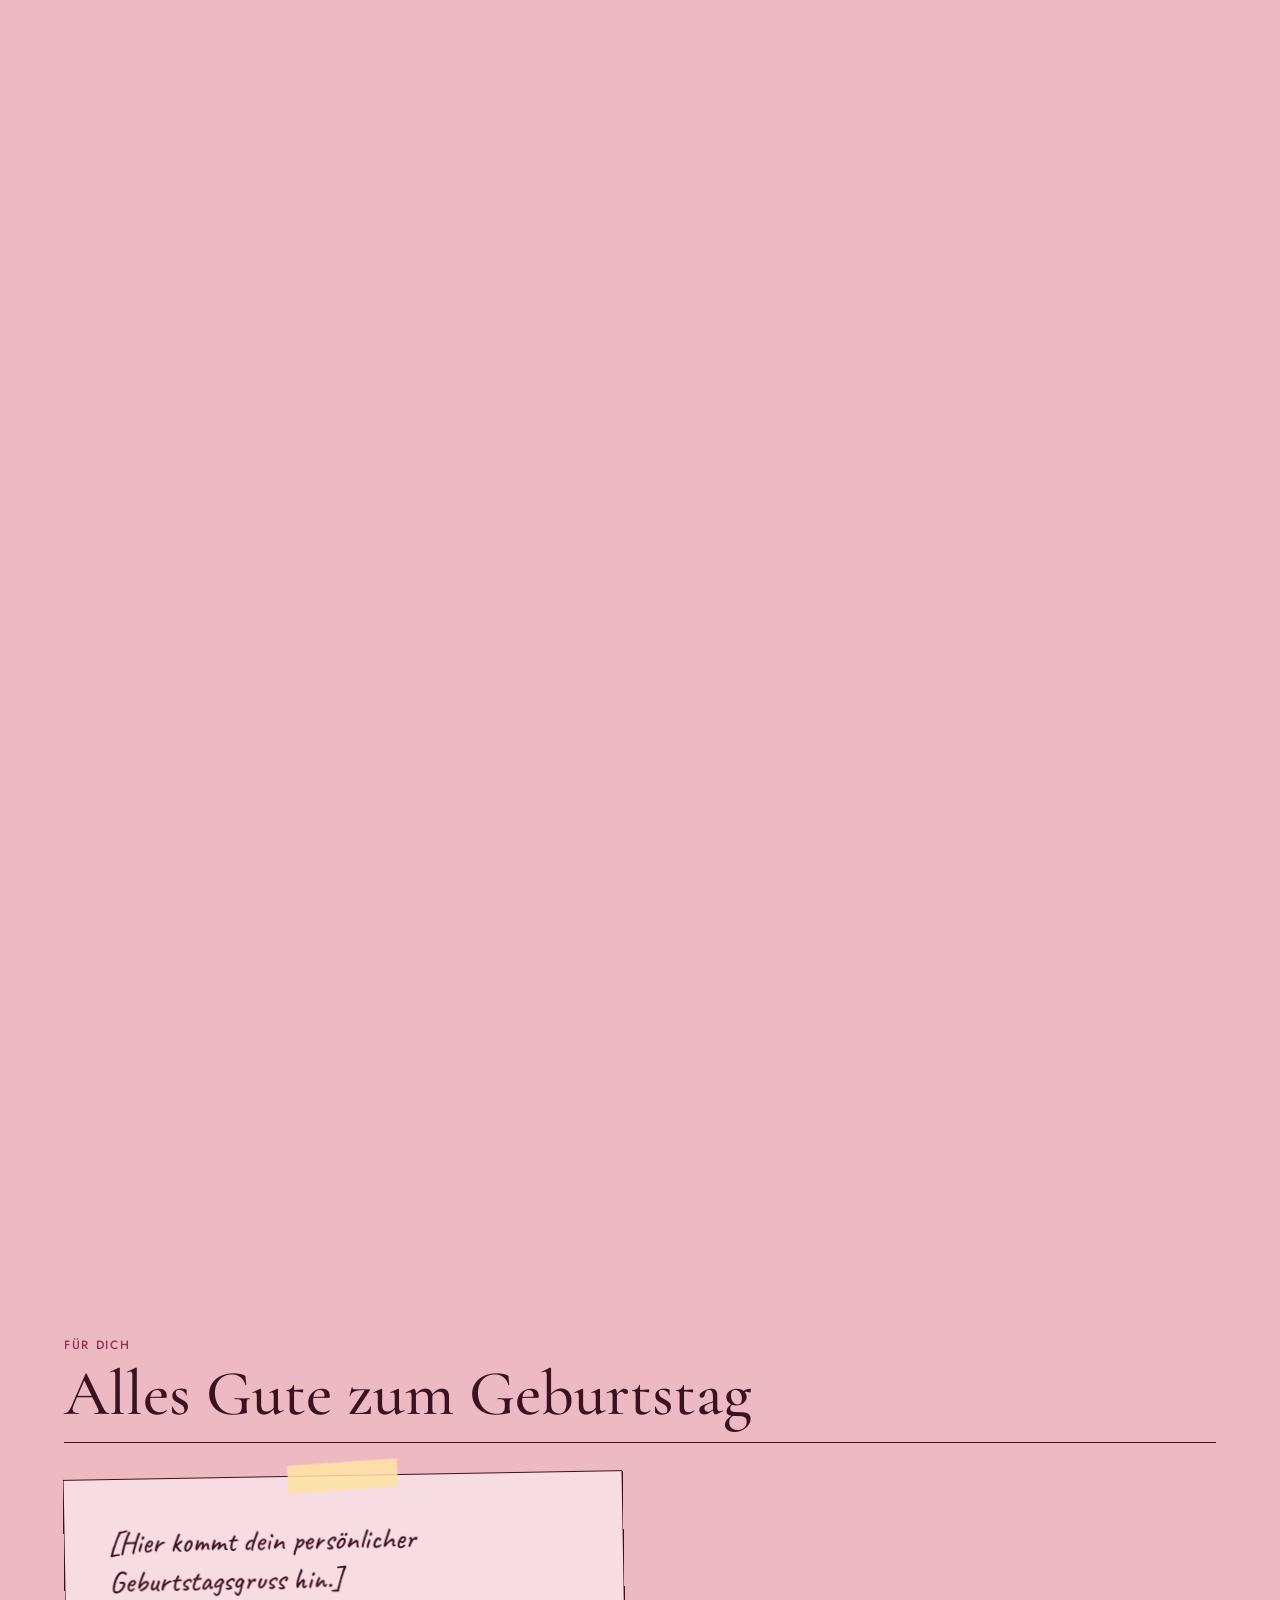
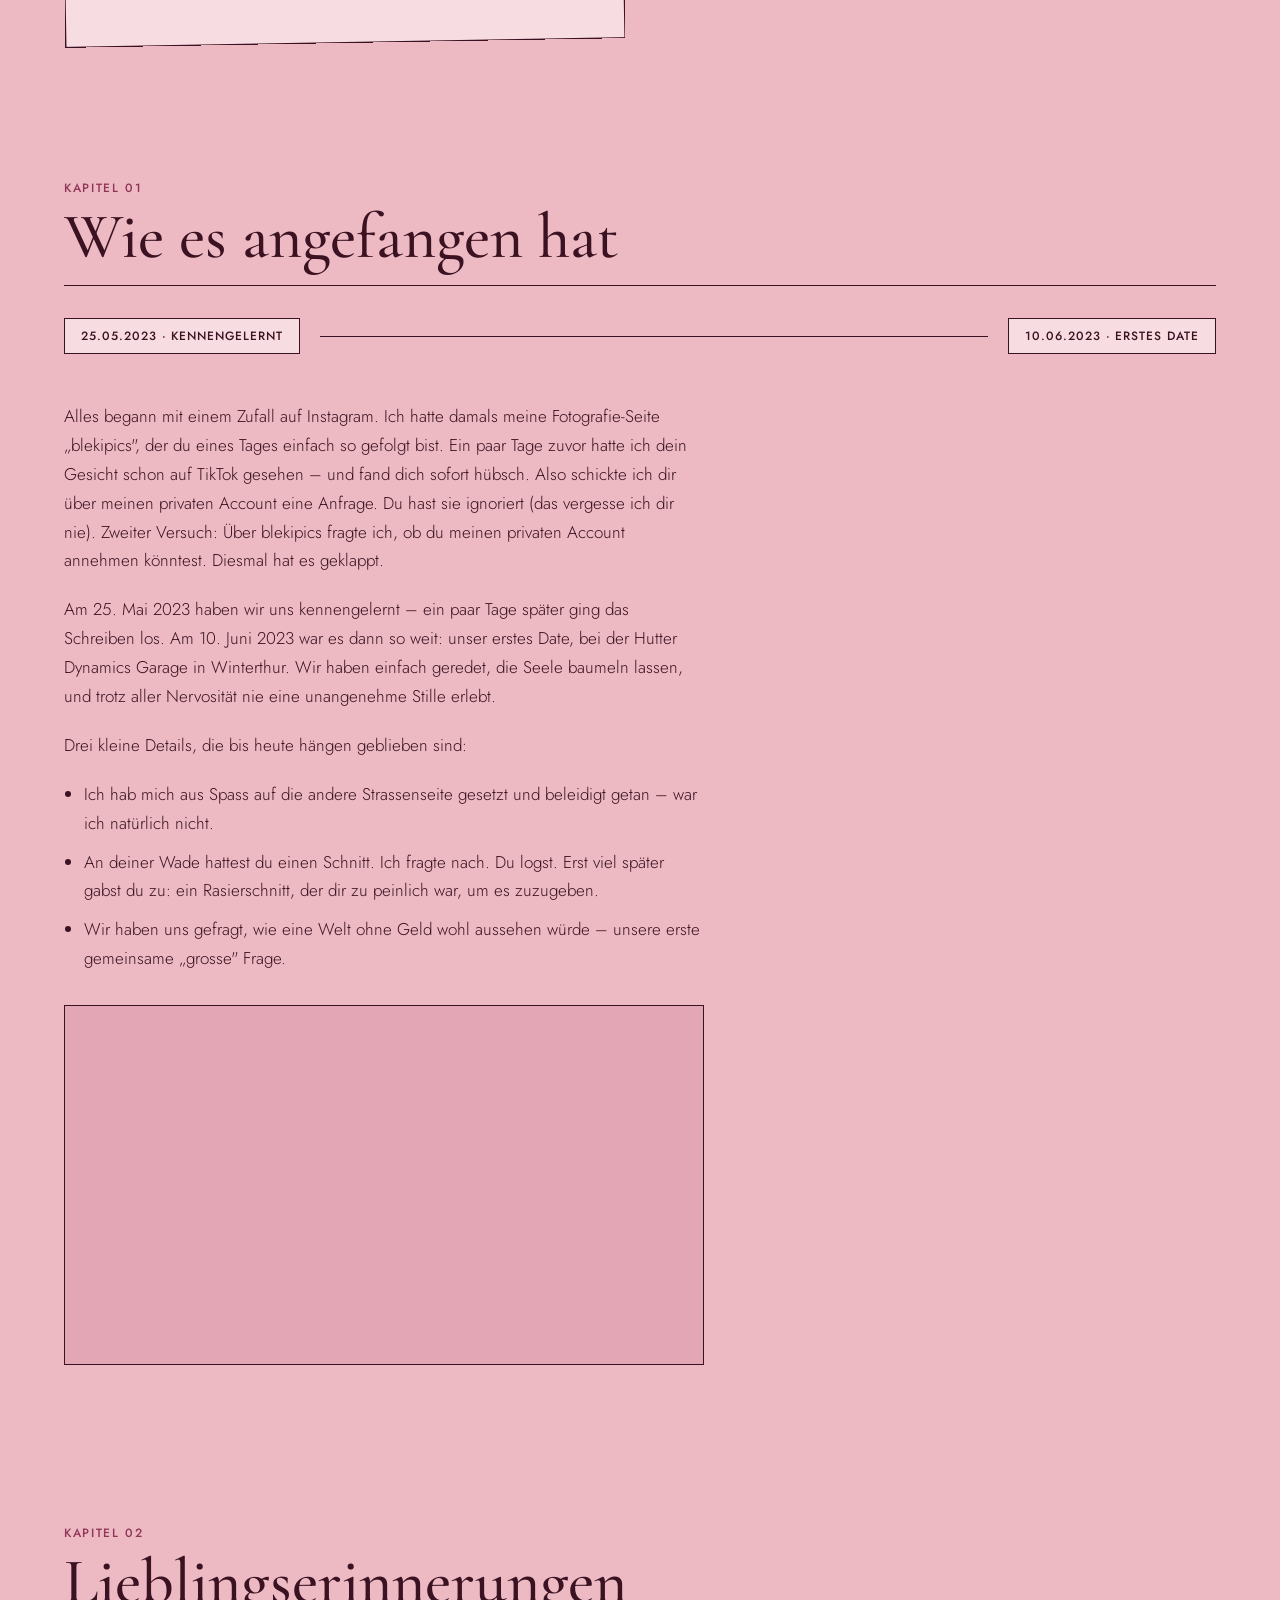
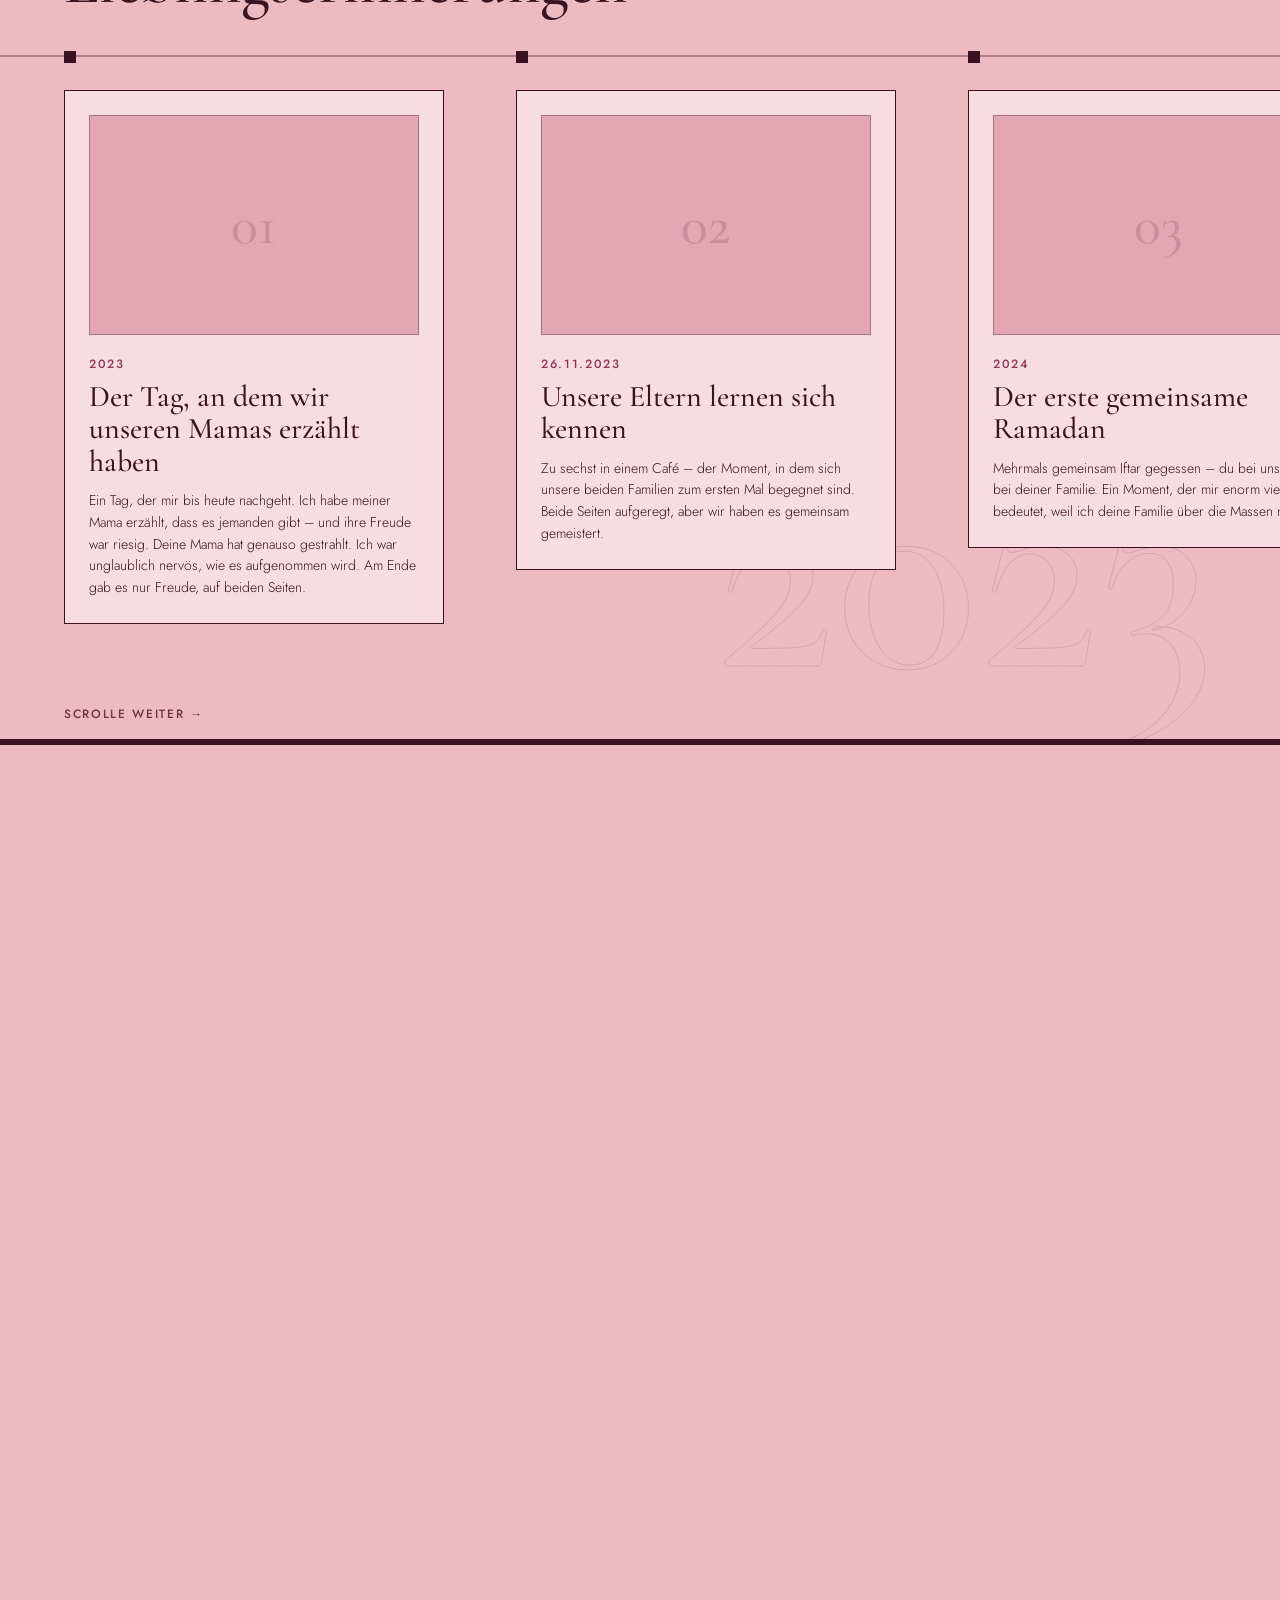
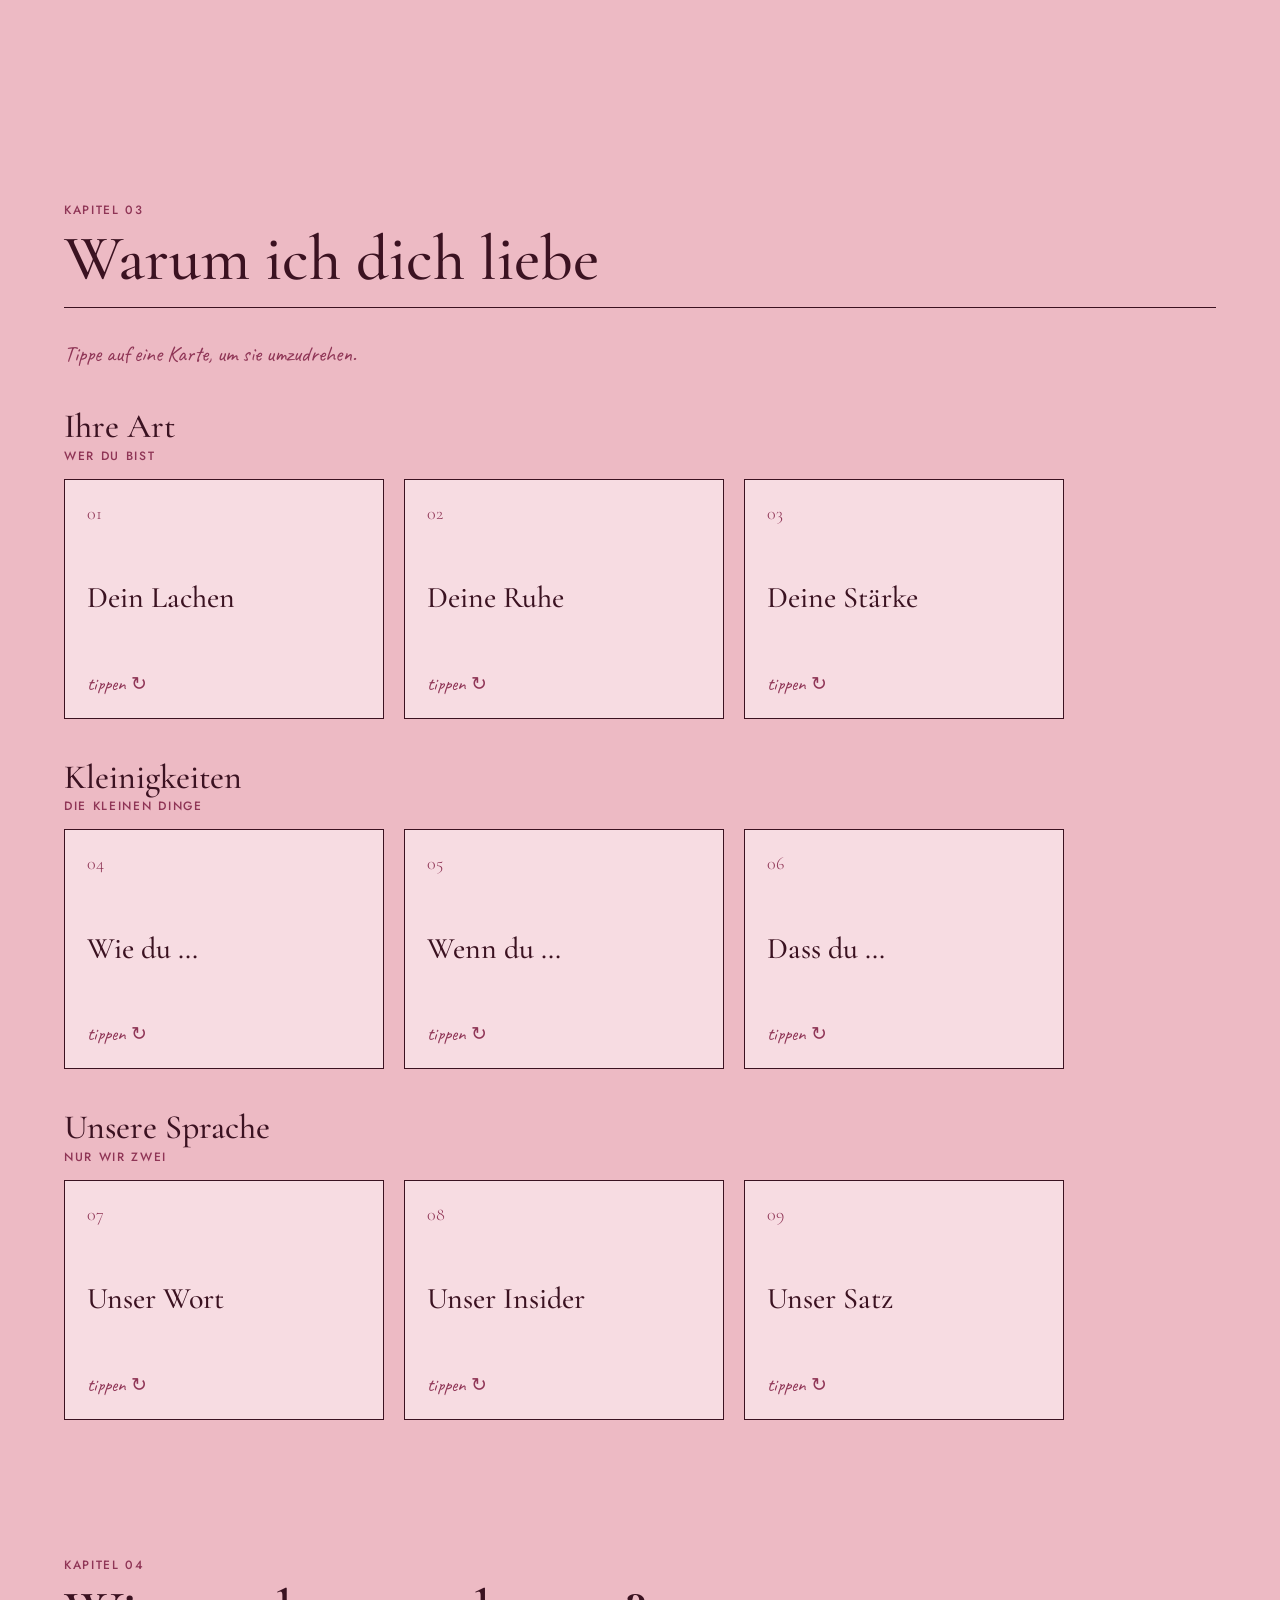
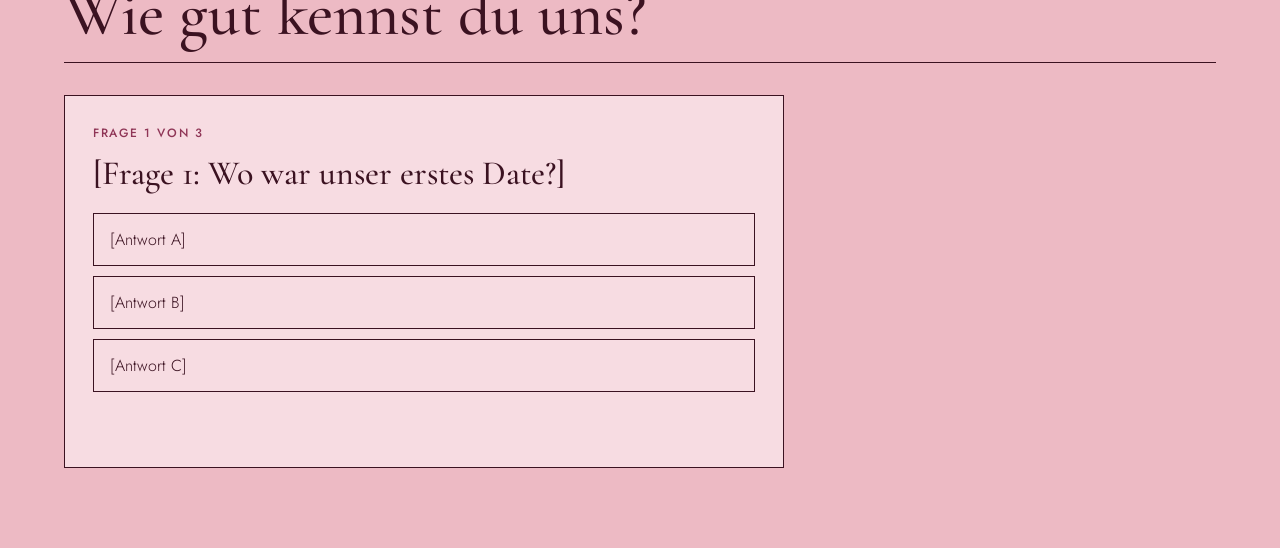
==== commit 0eb18330: "quiz 3 fragen eingebaut." ====
--- a/Birthday/index.html
+++ b/Birthday/index.html
@@ -315,6 +315,14 @@
     </div>
   </section>
 
+  
+  <section class="chapter" id="quiz-kapitel">
+    <p class="chapter-eyebrow">Kapitel 04</p>
+    <h2 class="chapter-title">Wie gut kennst du uns?</h2>
+    <div class="chapter-rule"></div>
+    <div class="quiz" id="quiz" aria-live="polite"></div>
+  </section>
+
 </div>
 
 <script src="script.js"></script>
--- a/Birthday/style.css
+++ b/Birthday/style.css
@@ -717,4 +717,101 @@
 
 @media (prefers-reduced-motion: reduce) {
   .flip-inner { transition: none; }
+}
+
+/* ============ Quiz: Wie gut kennst du uns? ============ */
+.quiz {
+  max-width: 720px;
+  padding: 28px;
+  background: var(--card);
+  border: 1px solid var(--cherry);
+}
+
+.quiz-count {
+  margin: 0 0 12px;
+  font-size: 12px;
+  font-weight: 500;
+  letter-spacing: 0.14em;
+  text-transform: uppercase;
+  color: var(--cherry-soft);
+}
+
+.quiz-question {
+  margin: 0 0 20px;
+  font-family: var(--font-display);
+  font-size: clamp(26px, 5vw, 34px);
+  font-weight: 500;
+  line-height: 1.15;
+}
+
+.quiz-answers {
+  display: grid;
+  gap: 10px;
+}
+
+.quiz-answer {
+  padding: 14px 16px;
+  border: 1px solid var(--cherry);
+  background: transparent;
+  font: inherit;
+  font-size: 16px;
+  color: var(--cherry);
+  text-align: left;
+  cursor: pointer;
+  transition: background 0.2s ease, color 0.2s ease;
+}
+
+.quiz-answer:hover:not(:disabled) { background: var(--dawn); }
+.quiz-answer:disabled { cursor: default; }
+
+.quiz-answer.is-right {
+  background: var(--first-light);
+  font-weight: 500;
+}
+
+.quiz-answer.is-wrong {
+  background: var(--cherry);
+  color: var(--dawn);
+}
+
+.quiz-note {
+  min-height: 1.4em;
+  margin: 16px 0 0;
+  font-family: var(--font-hand);
+  font-size: 22px;
+  line-height: 1.2;
+  color: var(--cherry-soft);
+}
+
+.quiz-next,
+.quiz-restart {
+  margin-top: 16px;
+  padding: 12px 22px;
+  border: 1px solid var(--cherry);
+  background: var(--cherry);
+  font: inherit;
+  font-size: 14px;
+  font-weight: 500;
+  letter-spacing: 0.08em;
+  text-transform: uppercase;
+  color: var(--dawn);
+  cursor: pointer;
+}
+
+.quiz-next:hover,
+.quiz-restart:hover { box-shadow: 4px 4px 0 var(--first-light); }
+
+.quiz-score {
+  margin: 0 0 8px;
+  font-family: var(--font-display);
+  font-size: clamp(44px, 10vw, 72px);
+  font-weight: 500;
+  line-height: 1;
+}
+
+.quiz-result-text {
+  margin: 0;
+  font-family: var(--font-hand);
+  font-size: 26px;
+  line-height: 1.2;
 }
